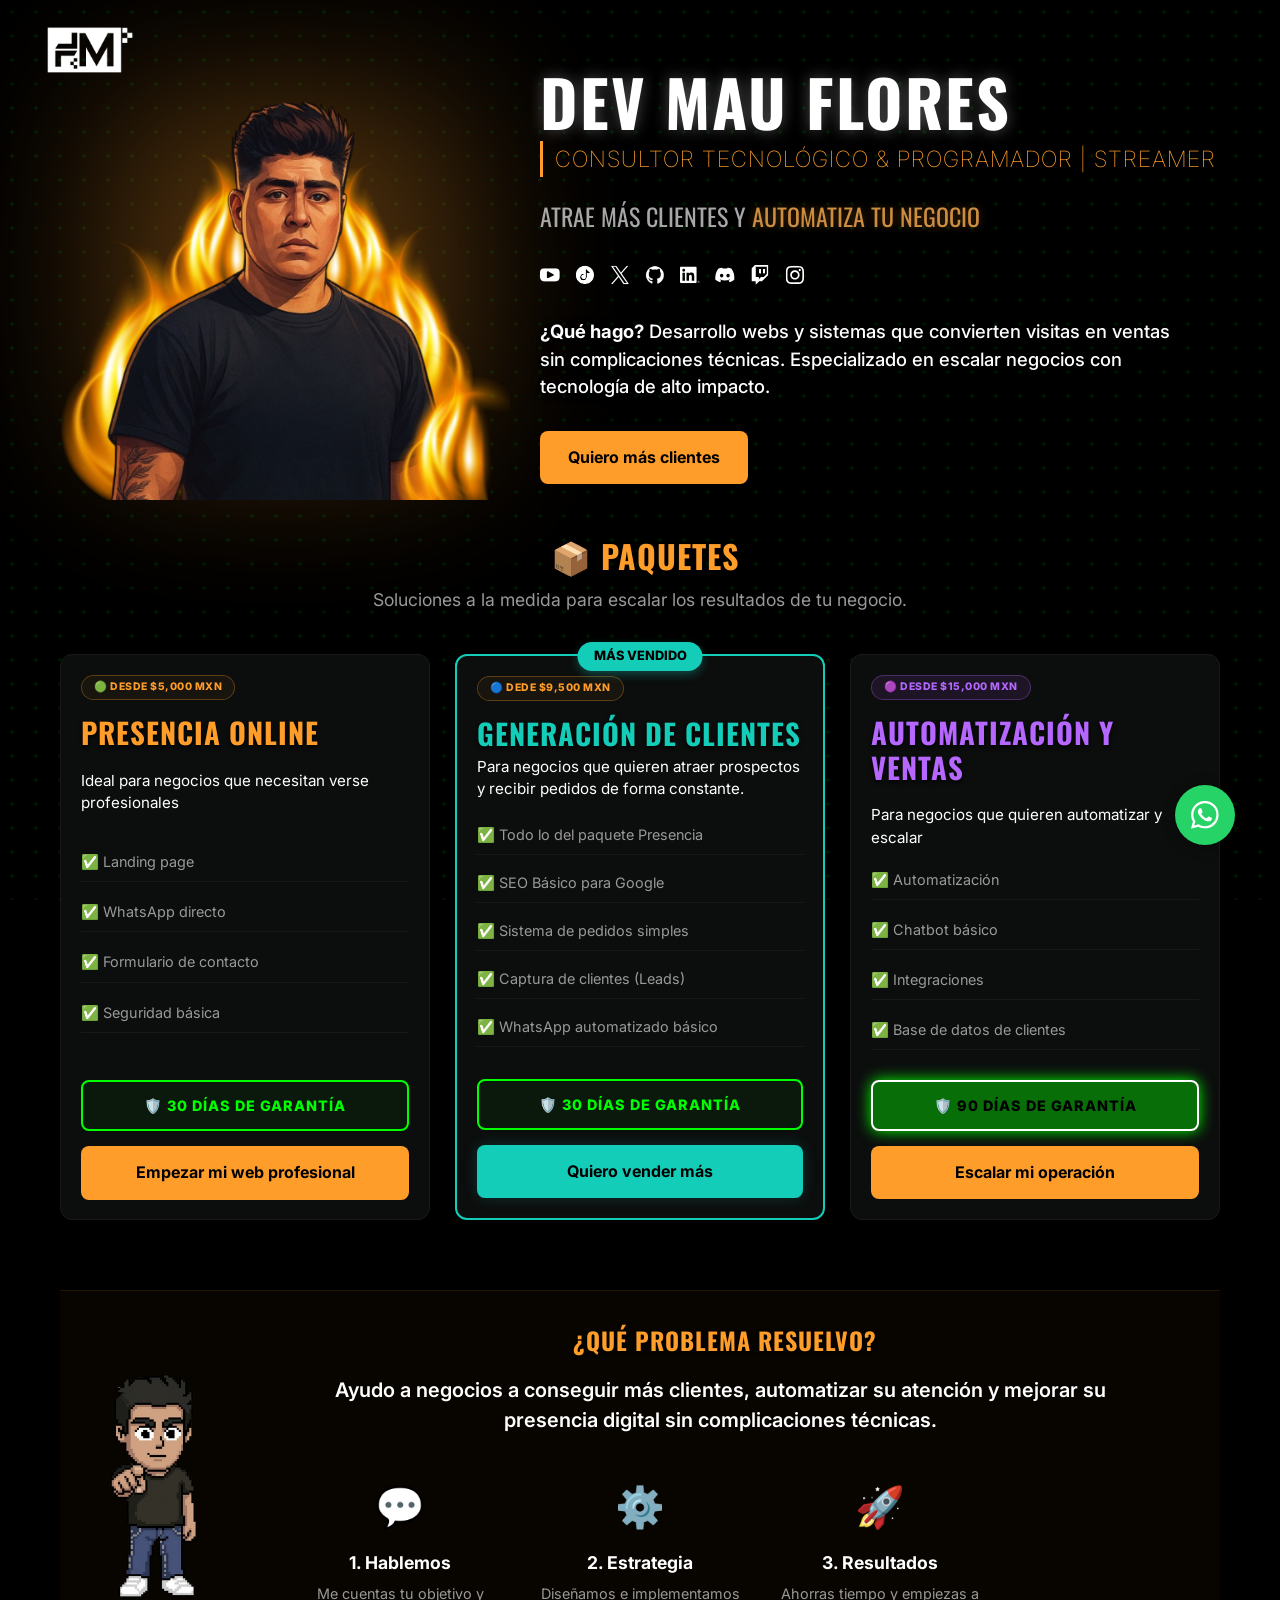
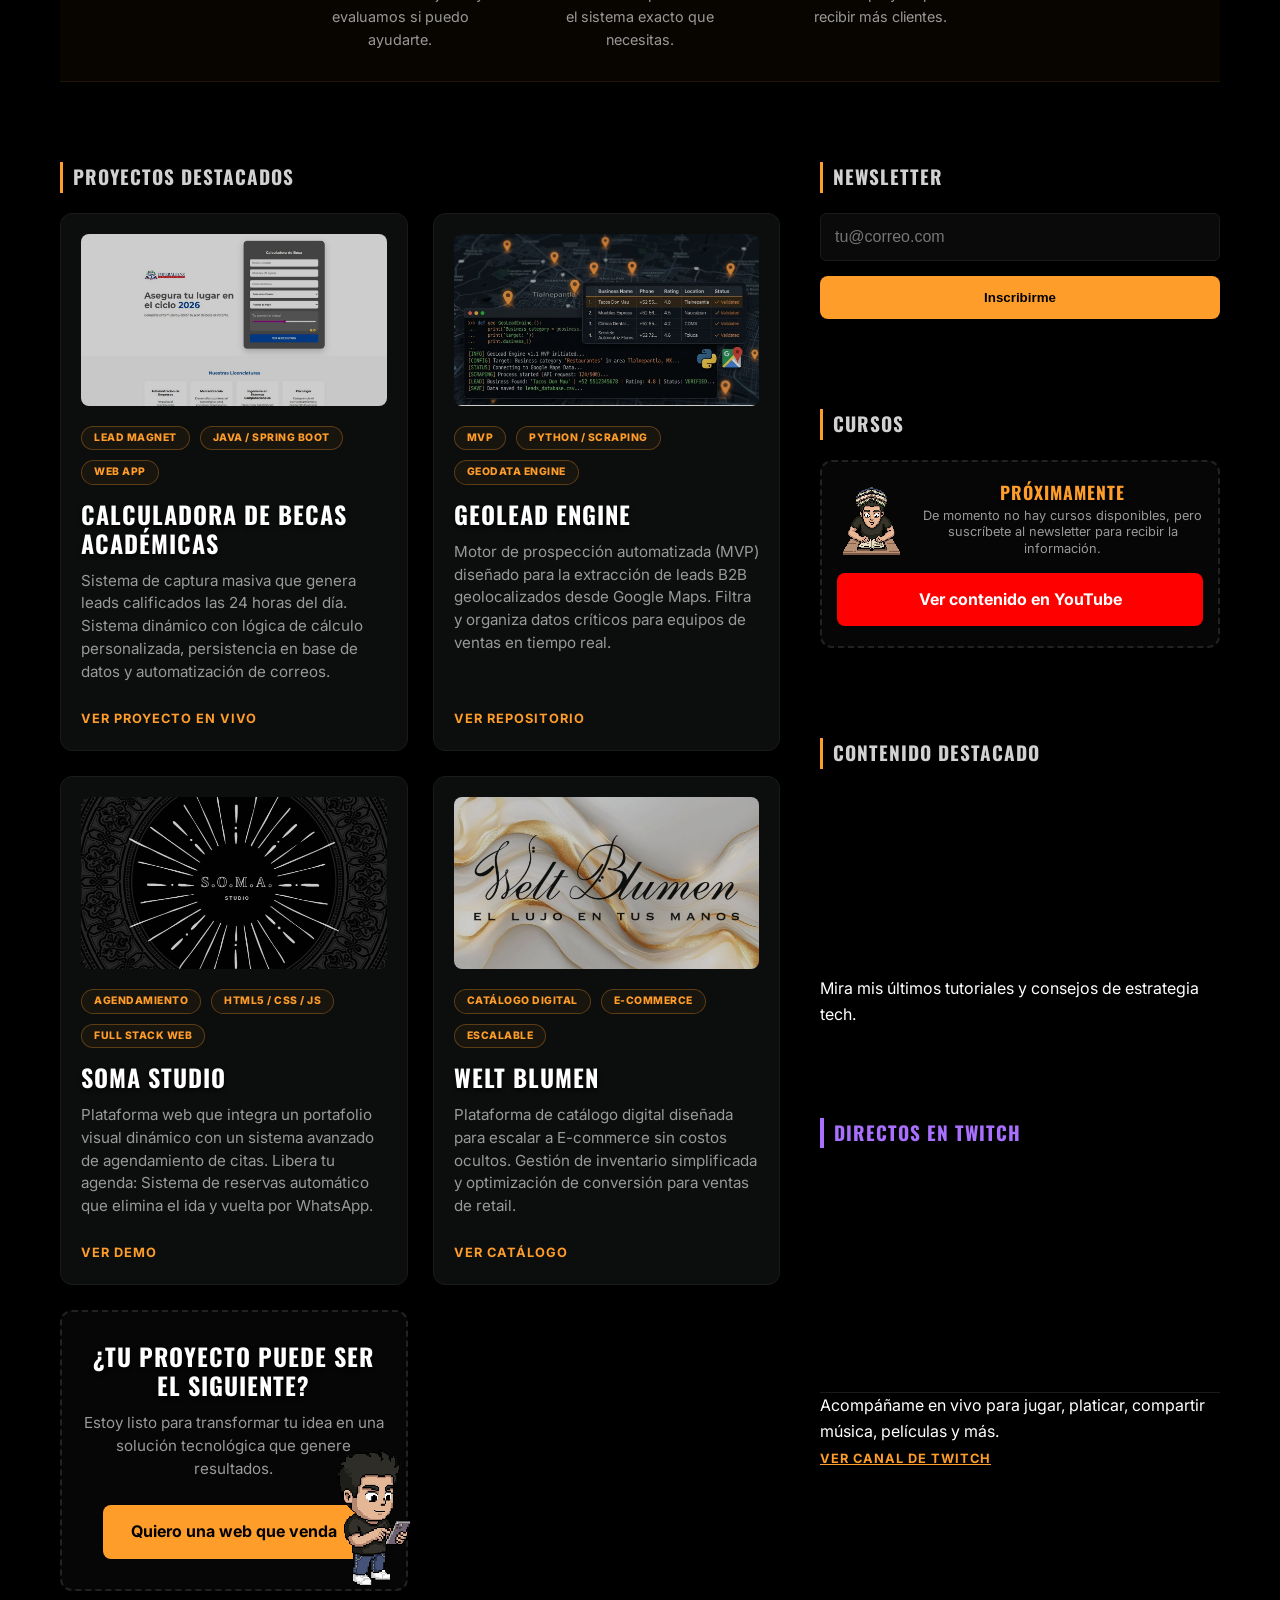
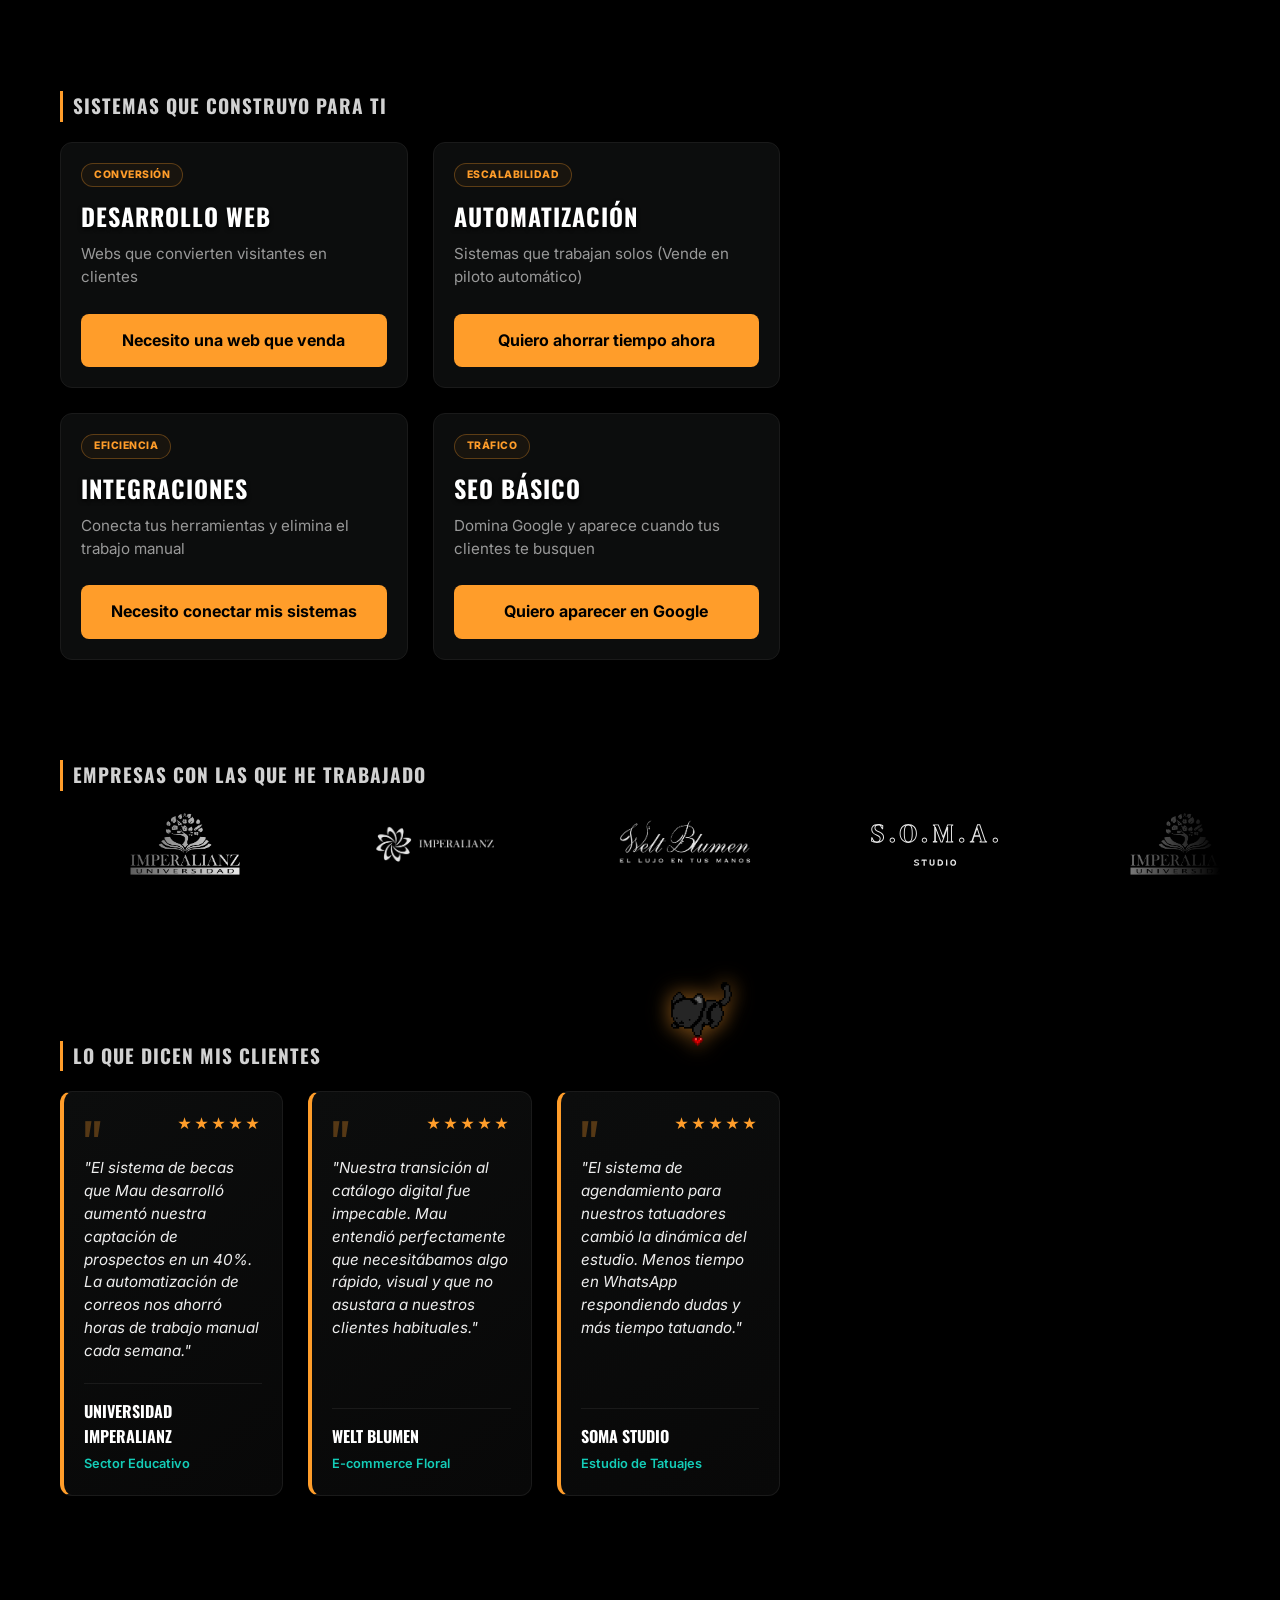
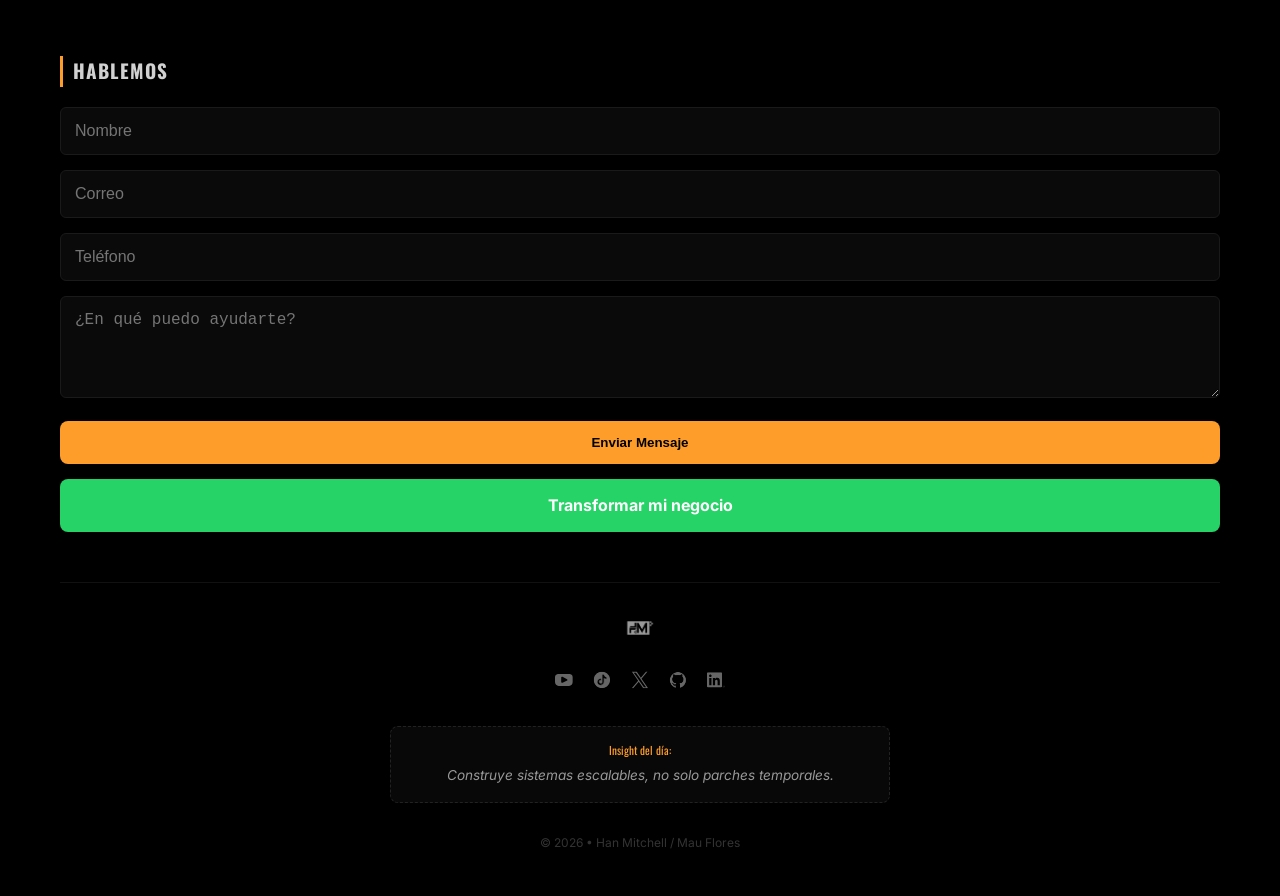
==== index.html @ 839b19ea "Update index.html" ====
<!DOCTYPE html>
<html lang="es">
<head>
    <meta charset="UTF-8">
    <meta name="viewport" content="width=device-width, initial-scale=1.0, maximum-scale=1.0, user-scalable=0">
    <title>Dev Mau Flores | Consultor Tecnológico & Programador</title>
    
    <link rel="icon" type="image/png" href="assets/logo-favicon.png">
    <link href="https://fonts.googleapis.com/css2?family=Inter:wght@300;400;600;700&family=Oswald:wght@700&display=swap" rel="stylesheet">
    <link rel="stylesheet" href="style.css">
</head>
<body>
    <div class="texture-overlay"></div>

    <main class="container">
        <!-- Hero ATENCIÓN -->        
        <section class="hero">
            <img src="assets/logo-fm.png" alt="Logo FM" class="logo-hero">

            <div class="hero-image-container">
                <img src="assets/mau-illustrated-fire.png" alt="Dev Mau Flores" class="hero-img">
            </div>

            <div class="hero-content">
                <h1 class="dev-name" id="dev-name">Dev Mau <span id="flores-span">Flores</span></h1>
                <p class="dev-role">Consultor Tecnológico & Programador | Streamer</p>
                <p class="dev-slogan">ATRAE MÁS CLIENTES Y <span class="no-solo">AUTOMATIZA TU NEGOCIO</span></p>

                <nav class="social-links">
                    <a href="https://www.youtube.com/@dev_mflores" target="_blank" class="social-icon"><img src="assets/icon-youtube.svg" alt="YouTube"></a>
                    <a href="https://www.tiktok.com/@devmflores" target="_blank" class="social-icon"><img src="assets/icon-tiktok.svg" alt="TikTok"></a>
                    <a href="https://x.com/devmauflores" target="_blank" class="social-icon"><img src="assets/icon-x.svg" alt="X"></a>
                    <a href="https://github.com/Mauricio-FloresMitchell" target="_blank" class="social-icon"><img src="assets/icon-github.svg" alt="GitHub"></a>
                    <a href="https://www.linkedin.com/in/mauricio-flores-lópez-85b4611a1" target="_blank" class="social-icon"><img src="assets/icon-linkedin.svg" alt="LinkedIn"></a>
                    <a href="https://discord.gg/BQFEeSrG" target="_blank" class="social-icon"><img src="assets/icon-discord.svg" alt="Discord"></a>
                    <a href="https://www.twitch.tv/dev_mauflores" target="_blank" class="social-icon twitch" title="Sígueme en Twitch"><img src="assets/icon-twitch.svg" alt="Twitch"></a>
                    <a href="https://www.instagram.com/dev_mflores" target="_blank" class="social-icon"><img src="assets/icon-instagram.svg" alt="Instagram"></a>
                </nav>

                <p class="bio">
                    <strong>¿Qué hago?</strong> Desarrollo webs y sistemas que convierten visitas en ventas sin complicaciones técnicas. Especializado en escalar negocios con tecnología de alto impacto.
                </p>

                <a href="https://wa.me/527206073820?text=Hola%20Mau,%20quiero%20conseguir%20m%C3%A1s%20clientes%20para%20mi%20negocio." class="btn btn-primary" target="_blank">Quiero más clientes</a>
            </div>
        </section>

        <!-- SECCIÓN DE PAQUETES -->
        <section class="packages-section" id="paquetes" style="margin-top: -20px; margin-bottom: 40px; padding: 0 20px;">
            <div style="text-align: center; margin-bottom: 25px;">
                <h2 style="border: none; justify-content: center; display: flex; color: var(--brand-orange); font-size: 2rem; margin-bottom: 5px;">📦 Paquetes</h2>
                <p style="color: var(--text-dim); font-size: 1.1rem; max-width: 600px; margin: 0 auto;">Soluciones a la medida para escalar los resultados de tu negocio.</p>
            </div>

            <div class="projects-grid" style="display: grid; grid-template-columns: repeat(auto-fit, minmax(300px, 1fr)); align-items: stretch; gap: 25px;">
                
                <!-- Paquete 1: Presencia Online -->
                <div class="package-wrapper" style="display: flex; flex-direction: column; margin-top: 15px;">
                    <article class="project-card" style="display: flex; flex-direction: column; flex-grow: 1; height: 100%;">
                        <div class="project-tags" style="justify-content: space-between; align-items: center; width: 100%;">
                            <span class="tech-tag tag-type">🟢 Desde $5,000 MXN</span>
                        </div>
                        <h3 style="color: var(--brand-orange); font-size: 1.8rem; margin-bottom: 20px;">PRESENCIA ONLINE</h3>
                        <p style="font-size: 0.95rem; color: #fff; margin-bottom: 10px; min-height: 45px;">Ideal para negocios que necesitan verse profesionales</p>

                        <ul style="list-style: none; padding: 0; margin-bottom: 20px; flex-grow: 1; color: var(--text-dim); font-size: 0.95rem;">
                            <li style="margin-bottom: 10px;">✅ Landing page</li>
                            <li style="margin-bottom: 10px;">✅ WhatsApp directo</li>
                            <li style="margin-bottom: 10px;">✅ Formulario de contacto</li>
                            <li style="margin-bottom: 10px;">✅ Seguridad básica</li>
                        </ul>
                        <div class="garantia-badge" onclick="verGarantia('standard')">🛡️ 30 Días de Garantía</div>
                        <a href="https://wa.me/527206073820?text=Hola,%20quiero%20informaci%C3%B3n%20sobre%20el%20paquete%20de%20Presencia%20Online" target="_blank" class="btn btn-primary" style="width: 100%; margin-top: 15px;">Empezar mi web profesional</a>
                    </article>
                </div>

                <!-- Paquete 2: Generación de Clientes (RECOMENDADO) -->
                <div id="best-seller-wrapper" style="position: relative; margin-top: 15px; display: flex; flex-direction: column;">   
                    <img src="assets/mau-pixel-colgado.png" id="mau-colgado" alt="Mau Asomándose" 
                        style="position: absolute; top: -40px; right: -20px; z-index: 0; pointer-events: none; opacity: 0; transition: all 0.4s ease-in-out; width: 130px; height: auto; filter: drop-shadow(0 0 0 rgba(20, 205, 184, 0)); transform: rotate(0deg);">
                    
                    <article id="best-seller-card" class="project-card package-card" 
                            style="display: flex; flex-direction: column; border: 2px solid var(--brand-cyan); position: relative; z-index: 2; overflow: visible; background: #0c0d0d; flex-grow: 1; margin: 0; height: 100%;">
                    
                        <div style="position: absolute; top: -14px; left: 50%; transform: translateX(-50%); background: var(--brand-cyan); color: #000; padding: 4px 16px; font-weight: 800; font-size: 0.8rem; border-radius: 20px; text-transform: uppercase; white-space: nowrap; box-shadow: 0 4px 10px rgba(20, 205, 184, 0.3); z-index: 10;">Más Vendido</div>
                        
                        <div class="project-tags" style="justify-content: space-between; align-items: center; width: 100%;">
                            <span class="tech-tag tag-platform">🔵 Dede $9,500 MXN</span>
                        </div>
                        <h3 style="color: var(--brand-cyan); font-size: 1.8rem; margin-bottom: 5px;">Generación de Clientes</h3>
                        <p style="min-height: 45px; font-size: 0.95rem; color: #fff; margin-bottom: 10px;">Para negocios que quieren atraer prospectos y recibir pedidos de forma constante.</p>
                        
                        <ul style="list-style: none; padding: 0; margin-bottom: 20px; flex-grow: 1; color: var(--text-dim); font-size: 0.9rem;">
                            <li style="margin-bottom: 8px;">✅ Todo lo del paquete Presencia</li>
                            <li style="margin-bottom: 8px;">✅ SEO Básico para Google</li>
                            <li style="margin-bottom: 8px;">✅ Sistema de pedidos simples</li>
                            <li style="margin-bottom: 8px;">✅ Captura de clientes (Leads)</li>
                            <li style="margin-bottom: 8px;">✅ WhatsApp automatizado básico</li>
                        </ul>
                        <div class="garantia-badge" onclick="verGarantia('standard')">🛡️ 30 Días de Garantía</div>
                        <a href="https://wa.me/527206073820?text=Hola,%20quiero%20informaci%C3%B3n%20sobre%20el%20paquete%20de%20Generaci%C3%B3n%20de%20Clientes" 
                        target="_blank" class="btn btn-primary" 
                        style="width: 100%; margin-top: 15px; background-color: var(--brand-cyan); color: #000; box-shadow: 0 0 15px rgba(20, 205, 184, 0.2);">Quiero vender más</a>
                    </article>
                </div>

                <!-- Paquete 3: Automatización -->
                <div class="package-wrapper" style="display: flex; flex-direction: column; margin-top: 15px;">
                    <article class="project-card" style="display: flex; flex-direction: column; flex-grow: 1; height: 100%;">
                        <div class="project-tags" style="justify-content: space-between; align-items: center; width: 100%;">
                            <span class="tech-tag tag-stack" style="color: #b567ff; border-color: rgba(181, 103, 255, 0.3); background: rgba(181, 103, 255, 0.1);">🟣 Desde $15,000 MXN</span>
                        </div>
                        <h3 style="color: #b567ff; font-size: 1.8rem; margin-bottom: 20px;">AUTOMATIZACIÓN Y VENTAS</h3>
                        <p style="font-size: 0.95rem; color: #fff; margin-bottom: 10px; min-height: 45px;">Para negocios que quieren automatizar y escalar</p> 
                        <ul style="list-style: none; padding: 0; margin-bottom: 20px; flex-grow: 1; color: var(--text-dim); font-size: 0.95rem;">
                            <li style="margin-bottom: 10px;">✅ Automatización</li>
                            <li style="margin-bottom: 10px;">✅ Chatbot básico</li>
                            <li style="margin-bottom: 10px;">✅ Integraciones</li>
                            <li style="margin-bottom: 10px;">✅ Base de datos de clientes</li>
                        </ul>
                        <div class="garantia-badge highlight" onclick="verGarantia('extendida')">🛡️ 90 Días de Garantía</div>
                        <a href="https://wa.me/527206073820?text=Hola%20Mau,%20busco%20automatizar%20mis%20ventas%20con%20el%20paquete%20Premium" target="_blank" class="btn btn-primary" style="width: 100%; margin-top: 15px;">Escalar mi operación</a>
                    </article>
                </div>
            </div>
        </section>
        <!-- SECCIÓN VALOR -->
        <section class="value-proposition" style="text-align: center; margin-bottom: 50px; padding: 40px 20px; background: rgba(255, 157, 42, 0.03); border-top: 1px solid rgba(255, 157, 42, 0.1); border-bottom: 1px solid rgba(255, 157, 42, 0.1); position: relative; overflow: visible;">
            
            <img src="assets/mau-pixel-sam.png" id="sam-static-left" class="sam-responsive-sticker" alt="Mau Pixel Sam">

            <div class="value-text-content">
                <h2 style="border: none; margin-bottom: 15px; color: var(--brand-orange); font-size: 1.5rem; justify-content: center; display: flex;">¿Qué problema resuelvo?</h2>
                <p style="font-size: 1.25rem; max-width: 800px; margin: 0 auto 40px; font-weight: 600; color: #fff; line-height: 1.5;">
                    Ayudo a negocios a conseguir más clientes, automatizar su atención y mejorar su presencia digital sin complicaciones técnicas.
                </p>
            </div>
            
            <div class="process-steps" style="display: flex; justify-content: center; gap: 40px; flex-wrap: wrap;">
                <div class="step" style="max-width: 200px;">
                    <span style="font-size: 2.5rem; display: block; margin-bottom: 10px;">💬</span>
                    <strong style="color: #fff; font-size: 1.1rem; display: block; margin-bottom: 5px;">1. Hablemos</strong>
                    <p style="font-size: 0.9rem; color: var(--text-dim);">Me cuentas tu objetivo y evaluamos si puedo ayudarte.</p>
                </div>
                <div class="step" style="max-width: 200px;">
                    <span style="font-size: 2.5rem; display: block; margin-bottom: 10px;">⚙️</span>
                    <strong style="color: #fff; font-size: 1.1rem; display: block; margin-bottom: 5px;">2. Estrategia</strong>
                    <p style="font-size: 0.9rem; color: var(--text-dim);">Diseñamos e implementamos el sistema exacto que necesitas.</p>
                </div>
                <div class="step" style="max-width: 200px;">
                    <span style="font-size: 2.5rem; display: block; margin-bottom: 10px;">🚀</span>
                    <strong style="color: #fff; font-size: 1.1rem; display: block; margin-bottom: 5px;">3. Resultados</strong>
                    <p style="font-size: 0.9rem; color: var(--text-dim);">Ahorras tiempo y empiezas a recibir más clientes.</p>
                </div>
            </div>
        </section>
         <!-- PROYECTOS -->       
        <div class="grid-layout">
            <div class="main-content">
                <section class="projects">
                    <h2>Proyectos Destacados</h2>
                    <div class="projects-grid">
                        <a href="https://becas.universidadimperalianz.com/" class="project-card" target="_blank">
                            <div class="card-image-placeholder">
                                <img src="assets/project-becas-univ.jpg" alt="Calculadora de Becas Imperalianz" class="project-img">
                            </div>
                            <div class="project-tags">
                                <span class="tech-tag tag-type">Lead Magnet</span>
                                <span class="tech-tag tag-stack">Java / Spring Boot</span>
                                <span class="tech-tag tag-platform">Web App</span>
                            </div>
                            <h3>Calculadora de Becas Académicas</h3>
                            <p>Sistema de captura masiva que genera leads calificados las 24 horas del día. Sistema dinámico con lógica de cálculo personalizada, persistencia en base de datos y automatización de correos.</p>
                            <span class="btn-text">Ver Proyecto en Vivo</span>
                        </a>

                        <a href="#" class="project-card" target="_blank">
                            <div class="card-image-placeholder">
                                <img src="assets/project-geolead.jpg" alt="GeoLead Engine MVP" class="project-img">
                            </div>
                            <div class="project-tags">
                                <span class="tech-tag tag-type">MVP</span>
                                <span class="tech-tag tag-stack">Python / Scraping</span>
                                <span class="tech-tag tag-platform">GeoData Engine</span>
                            </div>
                            <h3>GeoLead Engine</h3>
                            <p>Motor de prospección automatizada (MVP) diseñado para la extracción de leads B2B geolocalizados desde Google Maps. Filtra y organiza datos críticos para equipos de ventas en tiempo real.</p>
                            <span class="btn-text">Ver Repositorio</span>
                        </a>

                        <a href="#" class="project-card" target="_blank">
                            <div class="card-image-placeholder">
                                <img src="assets/project-soma-studio.jpg" alt="SOMA Studio Booking App" class="project-img">
                            </div>
                            <div class="project-tags">
                                <span class="tech-tag tag-type">Agendamiento</span>
                                <span class="tech-tag tag-stack">HTML5 / CSS / JS</span>
                                <span class="tech-tag tag-platform">Full Stack Web</span>
                            </div>
                            <h3>SOMA Studio</h3>
                            <p>Plataforma web que integra un portafolio visual dinámico con un sistema avanzado de agendamiento de citas. Libera tu agenda: Sistema de reservas automático que elimina el ida y vuelta por WhatsApp.</p>
                            <span class="btn-text">Ver Demo</span>
                        </a>

                        <a href="#" class="project-card" target="_blank">
                            <div class="card-image-placeholder">
                                <img src="assets/project-welt-blumen.jpg" alt="Welt Blumen E-commerce" class="project-img">
                            </div>
                            <div class="project-tags">
                                <span class="tech-tag tag-type">Catálogo Digital</span>
                                <span class="tech-tag tag-stack">E-commerce</span>
                                <span class="tech-tag tag-platform">Escalable</span>
                            </div>
                            <h3>Welt Blumen</h3>
                            <p>Plataforma de catálogo digital diseñada para escalar a E-commerce sin costos ocultos. Gestión de inventario simplificada y optimización de conversión para ventas de retail.</p>
                            <span class="btn-text">Ver Catálogo</span>
                        </a>

                        <div class="project-card cta-card" id="project-cta">
                        <img src="assets/mau-pixel-wa.png" alt="Mau Flores Sticker" class="card-sticker">
                        <h3>¿Tu proyecto puede ser el siguiente?</h3>
                        <p>Estoy listo para transformar tu idea en una solución tecnológica que genere resultados.</p>
                        <a href="https://wa.me/527206073820?text=Hola%20Mau,%20quiero%20crear%20un%20sistema%20para%20mi%20negocio." class="btn btn-primary" target="_blank">Quiero una web que venda</a>
                    </div>
                    </div>
                </section>
        <!-- SERVICIOS -->
                <section class="services" style="margin-top: 40px;">
                    <h2>Sistemas que Construyo para Ti</h2>
                    <div class="projects-grid">
                        
                        <article class="project-card" style="display: flex; flex-direction: column;">
                            <div class="project-tags">
                                <span class="tech-tag tag-platform">Conversión</span>
                            </div>
                            <h3>Desarrollo Web</h3>
                            <p style="flex-grow: 1;">Webs que convierten visitantes en clientes</p>
                            <a href="https://wa.me/527206073820?text=Hola,%20Mau.%20Necesito%20una%20web%20para%20mi%20negocio." target="_blank" class="btn btn-primary" style="width: 100%; margin-top: auto;">Necesito una web que venda</a>
                        </article>
                        
                        <article class="project-card" style="display: flex; flex-direction: column;">
                            <div class="project-tags">
                                <span class="tech-tag tag-stack">Escalabilidad</span>
                            </div>
                            <h3>Automatización</h3>
                            <p style="flex-grow: 1;">Sistemas que trabajan solos (Vende en piloto automático)</p>
                            <a href="https://wa.me/527206073820?text=Hola,%20Mau.%20Quiero%20automatizar%20mi%20negocio." target="_blank" class="btn btn-primary" style="width: 100%; margin-top: auto;">Quiero ahorrar tiempo ahora</a>
                        </article>
                        
                        <article class="project-card" style="display: flex; flex-direction: column;">
                            <div class="project-tags">
                                <span class="tech-tag tag-type">Eficiencia</span>
                            </div>
                            <h3>Integraciones</h3>
                            <p style="flex-grow: 1;">Conecta tus herramientas y elimina el trabajo manual</p>
                            <a href="https://wa.me/527206073820?text=Hola,%20Mau.%20Necesito%20integrar%20mis%20sistemas." target="_blank" class="btn btn-primary" style="width: 100%; margin-top: auto;">Necesito conectar mis sistemas</a>
                        </article>
                        
                        <article class="project-card" style="display: flex; flex-direction: column;">
                            <div class="project-tags">
                                <span class="tech-tag tag-platform">Tráfico</span>
                            </div>
                            <h3>SEO Básico</h3>
                            <p style="flex-grow: 1;">Domina Google y aparece cuando tus clientes te busquen</p>
                            <a href="https://wa.me/527206073820?text=Hola,%20Mau.%20Quiero%20mejorar%20mi%20SEO." target="_blank" class="btn btn-primary" style="width: 100%; margin-top: auto;">Quiero aparecer en Google</a>
                        </article>
                    </div>
                </section>

            </div>
        <!-- NEWSLETTER -->
            <aside class="sidebar">
                <section class="newsletter">
                    <h2>Newsletter</h2>
                    <form action="#" class="minimal-form">
                        <input type="email" placeholder="tu@correo.com" required>
                        <button type="submit" class="btn btn-primary" style="width: 100%;">Inscribirme</button>
                        <div id="newsletter-confirm" class="newsletter-confirm-inline"></div>
                    </form>
                </section>
        <!-- CURSOS -->
                <section class="cursos" style="margin-top: 30px;">
                    <h2>Cursos</h2>
                    <div class="project-card cta-card curso-placeholder">
                        <div class="curso-header">
                            <img src="assets/mau-pixel-curso.png" alt="Mau Flores Curso" class="card-sticker-inline">
                            <div class="curso-text-content">
                                <h3>Próximamente</h3>
                                <p>De momento no hay cursos disponibles, pero suscríbete al newsletter para recibir la información.</p>
                            </div>
                        </div>
                        <a href="https://www.youtube.com/@dev_mflores" target="_blank" class="btn btn-primary btn-youtube" style="width: 100%; margin-top: 15px;">Ver contenido en YouTube</a>
                    </div>
                </section>
        <!-- YOUTUBE -->
                <section class="youtube-section" style="margin-top: 30px;">
                    <h2>Contenido Destacado</h2>
                    <div class="video-card">
                        <iframe width="100%" height="180" src="https://www.youtube.com/embed/TU_ID_DE_VIDEO" frameborder="0" allowfullscreen></iframe>
                        <p>Mira mis últimos tutoriales y consejos de estrategia tech.</p>
                    </div>
                </section>
        <!-- TWITCH -->
                <section class="twitch-section" style="margin-top: 30px;">
                    <h2>Directos en Twitch</h2>
                    <div class="video-card">
                        <div id="twitch-embed"></div>
                        <p>Acompáñame en vivo para jugar, platicar, compartir música, películas y más.</p>
                        <a href="https://www.twitch.tv/TU_USUARIO" target="_blank" class="btn-text">Ver canal de Twitch</a>
                    </div>
                </section>
            </aside>

        <!-- EMPRESAS -->
            <section class="experience">
                <h2>Empresas con las que He Trabajado</h2>
                <div class="carousel-container">
                    <div class="carousel-track">
                        <a href="https://universidadimperalianz.com/" target="_blank" class="logo-item">
                            <img src="assets/logo-imperalianz-univ.svg" alt="Universidad Imperalianz">
                        </a>
                        <a href="https://imperalianz.com/#" target="_blank" class="logo-item">
                            <img src="assets/logo-imperalianz.svg" alt="Imperalianz">
                        </a>
                        <div class="logo-item">
                            <img src="assets/logo-welt-blumen.svg" alt="Welt Blumen">
                        </div>
                        <div class="logo-item">
                            <img src="assets/logo-soma-estudio.svg" alt="Soma Estudio">
                        </div>

                        <a href="https://universidadimperalianz.com/" target="_blank" class="logo-item">
                            <img src="assets/logo-imperalianz-univ.svg" alt="Universidad Imperalianz">
                        </a>
                        <a href="https://imperalianz.com/#" target="_blank" class="logo-item">
                            <img src="assets/logo-imperalianz.svg" alt="Imperalianz">
                        </a>
                        <div class="logo-item">
                            <img src="assets/logo-welt-blumen.svg" alt="Welt Blumen">
                        </div>
                        <div class="logo-item">
                            <img src="assets/logo-soma-estudio.svg" alt="Soma Estudio">
                        </div>
                    </div>
                </div>
            </section>

         <!-- TESTIMONIOS -->           
            <section class="testimonials" style="margin-top: 60px; margin-bottom: 60px;">
            <div class="money-bag-decoration">
                <div style="padding-top:100%;position:relative;">
                    <img src="assets/gif-cat.gif" id="sam-static-left" class="money-bag-decoration" alt="Cat Pixel">
                </div>
            </div>
                <h2>Lo que dicen mis clientes</h2>
                <div class="testimonials-grid">
                    
                    <article class="project-card testimonial-card">
                        <div class="testimonial-header">
                            <span class="quote-icon">"</span>
                            <div class="stars">★★★★★</div>
                        </div>
                        <p class="testimonial-text">"El sistema de becas que Mau desarrolló aumentó nuestra captación de prospectos en un 40%. La automatización de correos nos ahorró horas de trabajo manual cada semana."</p>
                        <div class="testimonial-author">
                            <strong>Universidad Imperalianz</strong>
                            <span>Sector Educativo</span>
                        </div>
                    </article>

                    <article class="project-card testimonial-card">
                        <div class="testimonial-header">
                            <span class="quote-icon">"</span>
                            <div class="stars">★★★★★</div>
                        </div>
                        <p class="testimonial-text">"Nuestra transición al catálogo digital fue impecable. Mau entendió perfectamente que necesitábamos algo rápido, visual y que no asustara a nuestros clientes habituales."</p>
                        <div class="testimonial-author">
                            <strong>Welt Blumen</strong>
                            <span>E-commerce Floral</span>
                        </div>
                    </article>

                    <article class="project-card testimonial-card">
                        <div class="testimonial-header">
                            <span class="quote-icon">"</span>
                            <div class="stars">★★★★★</div>
                        </div>
                        <p class="testimonial-text">"El sistema de agendamiento para nuestros tatuadores cambió la dinámica del estudio. Menos tiempo en WhatsApp respondiendo dudas y más tiempo tatuando."</p>
                        <div class="testimonial-author">
                            <strong>SOMA Studio</strong>
                            <span>Estudio de Tatuajes</span>
                        </div>
                    </article>

                </div>
            </section>

        <!-- FORMULARIO -->
            <section class="contact" style="grid-column: 1 / -1;">
                <h2>Hablemos</h2>
                <form id="main-contact-form" class="contact-form">
                    <div class="form-row">
                        <input type="text" placeholder="Nombre" required>
                        <input type="email" placeholder="Correo" required>
                    </div>
                    <input type="tel" placeholder="Teléfono">
                    <textarea placeholder="¿En qué puedo ayudarte?" rows="4"></textarea>
                    <button type="submit" class="btn btn-primary" style="width: 100%;">Enviar Mensaje</button>
                    <div id="contact-confirm" class="newsletter-confirm-inline contact-confirm-inline"></div>
                </form>
                <a href="https://wa.me/527206073820?text=Hola%20Mau,%20estoy%20listo%20para%20transformar%20mi%20negocio%20con%20tecnolog%C3%ADa." class="btn btn-whatsapp-full" target="_blank">Transformar mi negocio</a>
            </section>
        </div>

        <!-- FOOTHER -->
        <footer class="main-footer">
            <div class="footer-divider"></div>
            <img src="assets/logo-fm.png" alt="Logo FM" class="footer-logo-small">
            <nav class="footer-socials">
                <a href="https://www.youtube.com/@dev_mflores" target="_blank"><img src="assets/icon-youtube.svg" alt="YouTube"></a>
                <a href="https://www.tiktok.com/@devmflores" target="_blank"><img src="assets/icon-tiktok.svg" alt="TikTok"></a>
                <a href="https://x.com/devmauflores" target="_blank"><img src="assets/icon-x.svg" alt="X"></a>
                <a href="https://github.com/Mauricio-FloresMitchell" target="_blank"><img src="assets/icon-github.svg" alt="GitHub"></a>
                <a href="https://www.linkedin.com/in/mauricio-flores-lópez-85b4611a1" target="_blank"><img src="assets/icon-linkedin.svg" alt="LinkedIn"></a>
            </nav>
            <div class="ia-message-container">
                <span class="ia-tag">Insight del día:</span>
                <p id="daily-insight" class="daily-text">Analizando tendencias tecnológicas...</p>
            </div>
            <p class="copyright">&copy; 2026 • Han Mitchell / Mau Flores</p>
        </footer>
    </main>

        <!-- FLOAT WHATSAPP -->    
        <div class="whatsapp-container" id="wa-container">
            <a href="https://wa.me/527206073820?text=Hola%20Mau,%20vengo%20de%20tu%20sitio%20web.%20Me%20interesa%20saber%20c%C3%B3mo%20puedes%20ayudarme%20a%20conseguir%20m%C3%A1s%20clientes%20y%20automatizar%20mi%20negocio." class="whatsapp-float" target="_blank">
                <img src="assets/icon-whatsapp-white.svg" alt="WhatsApp">
            </a>
            <img src="assets/mau-pixel-flot.png" class="card-sticker-wa">
            <div id="wa-bubble" class="wa-bubble">¡Sí, hazlo! Envíame mensaje ya</div>
        </div>

    <div id="popup-overlay" class="popup-overlay">
    <div class="popup-content">
        <button id="popup-close" class="popup-close">&times;</button>
        
        <img src="assets/mau-pixel-avatar.png" alt="Mau Flores Pixel" class="popup-avatar">
        
        <h3>Hey, ¿estás atorado?</h3>
        <p>Hablemos por WhatsApp. Cuéntame tu idea y definamos la mejor estrategia tecnológica.</p>
        
        <a href="https://wa.me/527206073820?text=Hola%20Mau,%20me%20interesa%20una%20estrategia%20o%20construir%20mi%20web." class="btn btn-whatsapp-full" target="_blank">Quiero más clientes</a>
    </div>
        </div>

            <script src="script.js"></script>
        <div id="modal-servicio" class="popup-overlay">
            <div class="popup-content" style="text-align: left; max-width: 500px;">
                <button onclick="cerrarServicio()" class="popup-close">&times;</button>
                <h3 id="modal-titulo" style="color: var(--brand-orange);"></h3>
                <p id="modal-descripcion" style="margin: 15px 0;"></p>
                <ul id="modal-lista" style="margin-bottom: 25px; color: var(--text-dim);"></ul>
                <a id="modal-whatsapp" href="#" class="btn btn-whatsapp-full" target="_blank">Pedir por WhatsApp</a>
            </div>
        </div>

        <div id="modal-garantia" class="popup-overlay">
            <div class="popup-content garantia-layout">
                <button onclick="cerrarGarantia()" class="popup-close">&times;</button>
                <div class="garantia-header">
                    <h3 id="garantia-titulo"></h3>
                    <span id="garantia-subtitulo"></span>
                </div>
                
                <div class="garantia-body">
                    <div class="garantia-section">
                        <h4 class="verde-tech">✅ ¿Qué cubre?</h4>
                        <ul id="garantia-cubre"></ul>
                    </div>
                    
                    <div class="garantia-section">
                        <h4 class="rojo-soft">❌ ¿Qué NO incluye?</h4>
                        <ul id="garantia-no-incluye"></ul>
                    </div>

                    <div class="garantia-condiciones">
                        <p><strong>Condiciones:</strong></p>
                        <ul id="garantia-meta"></ul>
                    </div>
                </div>
                
                <div class="garantia-footer">
                    <p id="garantia-tip"></p>
                </div>
            </div>
        </div>
<div id="toast-notif" class="toast-container">
    <div class="toast-content">
        <p id="toast-message"></p>
    </div>
</div>
<div id="modal-confirmacion" class="popup-overlay confirm-overlay">
    <div class="popup-content confirm-layout">
        <button onclick="cerrarConfirmacion()" class="popup-close">&times;</button>
        
        <div class="confirm-avatar-container">
            <img src="assets/mau-pixel-avatar.png" alt="Mau Validando" class="confirm-avatar">
        </div>
        
        <h3 id="confirm-titulo"></h3>
        
        <p id="confirm-mensaje"></p>
        
        <button onclick="cerrarConfirmacion()" class="btn btn-primary" id="confirm-btn">Entendido</button>
    </div>
</div>
</body>
</html>
---- style.css ----
:root {
    --bg-color: #000000;
    --card-bg: #0c0d0d;
    --text-main: #ffffff;
    --text-dim: #999999;
    
    --brand-orange: #ff9d2a; 
    --brand-cyan: #14cdb8;   
    --brand-green-wa: #25d366; 
    
    --font-main: 'Inter', sans-serif;
    --font-headings: 'Oswald', sans-serif;
    
    --transition: all 0.3s cubic-bezier(0.4, 0, 0.2, 1);
}

* {
    margin: 0;
    padding: 0;
    box-sizing: border-box;
}

html {
    scroll-behavior: smooth;
}

body {
    background-color: var(--bg-color);
    color: var(--text-main);
    font-family: var(--font-main);
    line-height: 1.6;
    overflow-x: hidden;
}

.texture-overlay {
    position: fixed;
    top: 0;
    left: 0;
    width: 100%;
    height: 100%;
    background-image: radial-gradient(circle, #00ff00 2px, transparent 1px);
    background-size: 24px 24px;
    opacity: 0.08;
    z-index: -1;
    pointer-events: none;
}

.container {
    max-width: 1200px;
    margin: 0 auto;
    padding: 20px;
    padding-bottom: 20px;
    position: relative;
    z-index: 10;
}

h1, h2, h3 {
    font-family: var(--font-headings);
    text-transform: uppercase;
    letter-spacing: 1px;
    text-shadow: 0 2px 4px rgba(0,0,0,0.9);
}

h1 {
    font-size: 2rem; /* Móvil */
    line-height: 1.1;
    margin-bottom: 15px;
    color: #ffffff; 
}

h1 .no-solo {
    color: #ffb152; 
    display: block;
    text-shadow: 0 0 10px rgba(255, 157, 42, 0.5);
}

@media (min-width: 900px) {
    h1 { font-size: 3.5rem; }
    h1 .no-solo { display: inline; }
}

h2 {
    font-size: 1.2rem;
    color: #d1d1d1; 
    margin-bottom: 20px;
    border-left: 3px solid var(--brand-orange);
    padding-left: 10px;
}

.bio {
    color: #d1d1d1; 
    font-size: 0.95rem;
    max-width: 600px;
    margin: 0 auto 30px;
    text-shadow: 0 1px 3px rgba(0,0,0,0.9);
}

.hero {
    display: flex;
    flex-direction: column;
    align-items: center;
    text-align: center;
    gap: 30px;
    padding: 10px 0;
    margin-bottom: 10px;
}

.hero-image-container {
    width: 100%;
    max-width: 300px;
    position: relative;
}

.hero-image-container::after {
    content: '';
    position: absolute;
    top: 50%; left: 50%;
    transform: translate(-50%, -50%);
    width: 80%; height: 80%;
    background: var(--brand-orange);
    filter: blur(80px);
    opacity: 0.3;
    z-index: -1;
}

.hero-img {
    width: 100%;
    height: auto;
    display: block;
}

.logo-hero {
    position: absolute;
    top: 0;
    left: 0;
    width: 100px;
    height: auto;
    display: block !important;
}

@media (max-width: 900px) {
    .hero {
        padding-bottom: 0px !important;
        margin-bottom: 5px !important;
    }
}

.dev-name {
    font-family: var(--font-headings);
    font-size: 2.5rem;
    font-weight: 800;
    text-transform: uppercase;
    color: #ffffff;
    letter-spacing: 2px;
    line-height: 1.1;
    margin-bottom: 5px;
    text-shadow: 0 0 15px rgba(255, 255, 255, 0.3), 0 2px 4px rgba(0, 0, 0, 1);
}

.dev-role {
    font-family: var(--font-main);
    font-size: 0.85rem;
    font-weight: 150;
    color: var(--brand-orange);
    text-transform: uppercase;
    letter-spacing: 1px;
    margin-bottom: 20px;
    border-left: 3px solid var(--brand-orange);
    padding-left: 12px;
}

@media (min-width: 900px) {
    .dev-role {
        font-size: 1rem;
    }
}

.dev-slogan {
    font-family: var(--font-headings);
    font-size: 1.2rem;
    color: #d1d1d1;
    opacity: 0.8;
    text-transform: uppercase;
    margin-bottom: 30px;
}

.dev-slogan .no-solo {
    color: #ffb152;
    text-shadow: 0 0 10px rgba(255, 157, 42, 0.4);
}

@media (min-width: 900px) {
    .dev-name { font-size: 4rem; }
    .dev-role { font-size: 1.4rem; }
    .dev-slogan { font-size: 1.5rem; }
}

.social-links {
    display: flex;
    justify-content: center;
    flex-wrap: wrap;
    gap: 15px;
    margin-bottom: 25px;
}

.social-icon img {
    height: 20px;
    filter: grayscale(1) brightness(2);
    transition: var(--transition);
}

.social-icon:hover img {
    filter: grayscale(0) brightness(1);
    transform: scale(1.2);
}

.bio {
    color: #ffffff;
    font-size: 1.15rem;
    font-weight: 500;
    text-shadow: 0 0 10px rgba(0, 0, 0, 1), 0 2px 4px rgba(0, 0, 0, 1);
    max-width: 650px;
    margin: 0 0 30px 0;
    line-height: 1.5;
    text-align: left;
}

@media (max-width: 900px) {
    .bio {
        margin: 0 auto 30px;
        text-align: center;
    }
}

@media (min-width: 900px) {
    .hero {
        flex-direction: row;
        text-align: left;
        padding: 80px 0;
    }
    .hero-image-container { max-width: 450px; }
    .social-links { justify-content: flex-start; }
    .bio { margin: 0 0 30px 0; }
}

.grid-layout {
    display: grid;
    grid-template-columns: 1fr;
    gap: 40px;
}

@media (min-width: 900px) {
    .grid-layout {
        grid-template-columns: 1.8fr 1fr;
    }
}

.projects-grid {
    display: grid;
    grid-template-columns: 1fr;
    gap: 25px;
}

@media (min-width: 900px) {
    .projects-grid { 
        grid-template-columns: 1fr 1fr; 
    }
}

.project-card {
    background: var(--card-bg);
    border: 1px solid #1a1a1a;
    border-radius: 12px;
    padding: 20px;
    text-decoration: none;
    color: inherit;
    transition: var(--transition);
    overflow: hidden;
    display: flex;
    flex-direction: column;
    height: 100%;
    overflow: visible !important;
}

.packages-section .projects-grid {
    margin-top: 20px;
}

.project-card:not(.cta-card):hover {
    border-color: var(--brand-orange);
    transform: translateY(-5px);
}

.card-image-placeholder {
    width: 100%;
    aspect-ratio: 16 / 9;
    background: #080808;
    border-radius: 8px;
    overflow: hidden;
    margin-bottom: 20px;
    flex-shrink: 0;
}

.project-img {
    width: 100%;
    height: 100%;
    object-fit: cover;
    display: block;
    opacity: 0.8;
    transition: transform 0.6s cubic-bezier(0.4, 0, 0.2, 1), opacity 0.3s ease;
    image-rendering: -webkit-optimize-contrast;
}

.project-card:hover .project-img {
    opacity: 1;
    transform: scale(1.1);
}

.project-tags {
    display: flex;
    gap: 6px;
    margin-bottom: 15px;
    flex-wrap: wrap; 
}

.tech-tag {
    font-size: 0.6rem;
    font-weight: 800;
    padding: 3px 10px;
    border-radius: 20px;
    text-transform: uppercase;
    letter-spacing: 0.5px;
    border: 1px solid transparent;
}

.tag-type {
    color: #fff;
    background: rgba(255, 255, 255, 0.05);
    border-color: rgba(255, 255, 255, 0.1);
}

.tag-stack {
    color: var(--brand-orange);
    background: rgba(255, 157, 42, 0.1);
    border-color: rgba(255, 157, 42, 0.2);
}

.tag-platform {
    color: var(--brand-cyan);
    background: rgba(20, 205, 184, 0.1);
    border-color: rgba(20, 205, 184, 0.2);
}

.project-card h3 {
    font-size: 1.4rem;
    margin-bottom: 10px;
    color: #fff;
    font-family: var(--font-headings);
    line-height: 1.2;
}

.project-card p {
    font-size: 0.9rem;
    color: var(--text-dim);
    margin-bottom: 20px;
    line-height: 1.4;
    flex-grow: 1;
}

.btn-text {
    font-size: 0.85rem;
    font-weight: 700;
    color: var(--brand-orange);
    text-transform: uppercase;
    display: inline-flex;
    align-items: center;
    gap: 5px;
    margin-top: auto;
}

.cta-card {
    border: 2px dashed #222;
    text-align: center;
    display: flex;
    flex-direction: column;
    align-items: center;
    justify-content: center;
    padding: 30px 20px;
    cursor: default;
    background: #060606;
}

.cta-card h3 {
    font-size: 1.6rem;
    color: var(--brand-orange);
    margin-bottom: 15px;
    line-height: 1.2;
}

.cta-card p {
    font-size: 0.95rem;
    margin-bottom: 25px;
    color: var(--text-dim);
    max-width: 300px;
}

.btn {
    display: inline-flex;
    align-items: center;
    justify-content: center;
    gap: 10px;
    padding: 14px 28px;
    border-radius: 8px;
    font-weight: 700;
    text-decoration: none;
    transition: var(--transition);
    cursor: pointer;
    border: none;
}

.btn-primary {
    background-color: var(--brand-orange);
    color: #000;
}

.btn-primary:hover {
    box-shadow: 0 0 25px rgba(255, 157, 42, 0.4);
}

.btn-whatsapp-full {
    background-color: var(--brand-green-wa);
    color: #fff;
    width: 100%;
    margin-top: 15px;
}

input, textarea {
    width: 100%;
    padding: 14px;
    background: #0a0a0a;
    border: 1px solid #1a1a1a;
    color: #fff;
    border-radius: 6px;
    margin-bottom: 15px;
    font-size: 1rem;
}

input:focus, textarea:focus {
    border-color: var(--brand-orange);
    outline: none;
}

.whatsapp-float {
    position: fixed;
    bottom: 20px; right: 20px;
    background: var(--brand-green-wa);
    width: 60px; height: 60px;
    border-radius: 50%;
    display: flex; align-items: center; justify-content: center;
    z-index: 9998;
    box-shadow: 0 4px 20px rgba(0,0,0,0.5);
}

.whatsapp-float img { width: 30px; }

.popup-overlay {
    position: fixed;
    top: 0; left: 0;
    width: 100%; height: 100%;
    background: rgba(0,0,0,0.9);
    display: none;
    align-items: center;
    justify-content: center;
    z-index: 10000;
    padding: 20px;
}

.popup-overlay.show { display: flex; }

.popup-content {
    background: var(--card-bg);
    border: 1px solid #222;
    padding: 40px 25px;
    border-radius: 16px;
    max-width: 400px;
    width: 100%;
    text-align: center;
    position: relative;
    border-top: 5px solid var(--brand-orange);
}

.popup-close {
    position: absolute;
    top: 15px; right: 15px;
    background: none; border: none;
    color: var(--text-dim);
    font-size: 2rem;
    cursor: pointer;
}

.popup-avatar { 
    width: 100px;
    height: auto;
    margin-bottom: 20px; 
    border-radius: 0; 
    image-rendering: pixelated;
    image-rendering: crisp-edges;
}

.main-footer {
    text-align: center;
    padding: 30px 20px 20px;
    border-top: 1px solid #111;
    margin-top: 20px;
}

.footer-logo-small {
    height: 30px;
    opacity: 0.6;
    margin-bottom: 20px;
    filter: brightness(0) invert(1);
}

.footer-socials {
    display: flex;
    justify-content: center;
    gap: 20px;
    margin-bottom: 30px;
}

.footer-socials img {
    height: 18px;
    opacity: 0.4;
    transition: var(--transition);
}

.footer-socials a:hover img {
    opacity: 1;
    transform: translateY(-3px);
}

.ia-message-container {
    background: #080808;
    border: 1px dashed #222;
    padding: 15px;
    border-radius: 8px;
    max-width: 500px;
    margin: 0 auto 30px;
}

.ia-tag {
    font-family: var(--font-headings);
    font-size: 0.7rem;
    color: var(--brand-orange);
    display: block;
    margin-bottom: 5px;
}

.daily-text {
    font-size: 0.85rem;
    color: var(--text-dim);
    font-style: italic;
}

.copyright {
    font-size: 0.75rem;
    color: #333;
}

.experience {
    grid-column: 1 / -1;
    overflow: hidden;
    padding: 60px 0;
    width: 100%;
}

.carousel-container {
    width: 100%;
    overflow: hidden;
    position: relative;
    mask-image: linear-gradient(to right, transparent, black 15%, black 85%, transparent);
    -webkit-mask-image: linear-gradient(to right, transparent, black 15%, black 85%, transparent);
}

.carousel-track {
    display: flex;
    width: calc(250px * 8);
    animation: scroll 45s linear infinite;
}

.carousel-track:hover {
    animation-play-state: paused;
}

.logo-item {
    width: 250px;
    flex-shrink: 0;
    display: flex;
    align-items: center;
    justify-content: center;
    padding: 0 40px;
    filter: brightness(0) invert(1) contrast(150%);
    opacity: 0.9;
    transition: var(--transition);
    cursor: pointer;
}

.logo-item:hover {
    filter: brightness(1) invert(0) contrast(100%);
    opacity: 1;
    transform: scale(1.05);
}

.logo-item img {
    max-width: 180px;
    max-height: 70px;
    width: auto;
    height: auto;
    object-fit: contain;
}

@keyframes scroll {
    0% { transform: translateX(0); }
    100% { transform: translateX(calc(-250px * 4)); }
}

@media (max-width: 768px) {
    .carousel-track {
        width: calc(200px * 8);
    }
    .logo-item {
        width: 200px;
    }
    @keyframes scroll {
        0% { transform: translateX(0); }
        100% { transform: translateX(calc(-200px * 4)); }
    }
}

.project-tags {
    display: flex;
    gap: 10px;
    margin-bottom: 15px;
}

.tech-tag {
    font-size: 0.65rem;
    font-weight: 800;
    color: var(--brand-orange);
    background: rgba(255, 157, 42, 0.05);
    padding: 3px 12px;
    border: 1px solid rgba(255, 157, 42, 0.3);
    border-radius: 20px;
    text-transform: uppercase;
    letter-spacing: 0.5px;
}

.project-card h3 {
    font-size: 1.5rem;
    margin-bottom: 12px;
    color: #ffffff;
    font-family: var(--font-headings);
}

.project-card p {
    font-size: 0.95rem;
    color: var(--text-dim);
    line-height: 1.5;
    margin-bottom: 25px;
}

.btn-text {
    font-size: 0.8rem;
    font-weight: 700;
    color: var(--brand-orange);
    text-transform: uppercase;
    letter-spacing: 1px;
    border-bottom: 1px solid transparent;
    transition: var(--transition);
}

.project-card:hover .btn-text {
    border-bottom: 1px solid var(--brand-orange);
}

#twitch-embed {
    width: 100%;
    aspect-ratio: 16 / 9;
    background: #000;
    border-bottom: 1px solid #1a1a1a; 
    display: flex;
    align-items: center;
    justify-content: center;
    overflow: hidden;
}

#twitch-embed iframe {
    width: 100% !important;
    height: 100% !important;
    border: none;
    display: block;
}

.twitch-section h2 {
    color: #a970ff;
    border-left: 4px solid #a970ff;
}

#project-cta {
    position: relative;
    overflow: visible !important;
}

.card-sticker {
    position: absolute;
    bottom: -15px;
    right: -10px;
    width: 82px;
    height: auto;
    background-color: transparent;
    padding: 0;
    image-rendering: pixelated;
    image-rendering: crisp-edges;
    z-index: 5; 
    transition: transform 0.3s cubic-bezier(0.18, 0.89, 0.32, 1.28);
}

#project-cta:hover .card-sticker {
    transform: rotate(8deg) scale(1.1);
}

@media (max-width: 600px) {
    .card-sticker {
        width: 60px;
        bottom: -10px;
        right: -5px;
    }
}

.curso-placeholder {
    padding: 20px 15px;
    display: flex;
    flex-direction: column;
}

.curso-header {
    display: flex;
    align-items: center;
    gap: 15px;
}

.card-sticker-inline {
    width: 70px;
    height: auto;
    box-shadow: none !important;
    image-rendering: pixelated;
    flex-shrink: 0;
    transition: transform 0.3s ease;
}

.btn-youtube {
    background-color: #ff0000 !important;
    color: #ffffff !important;
    border: none !important;
    transition: all 0.3s ease;
}

.btn-youtube:hover {
    background-color: #cc0000 !important;
    box-shadow: 0 0 15px rgba(255, 0, 0, 0.4);
    transform: scale(1.02);
}

.curso-text-content {
    flex: 1;
}

.curso-placeholder h3 {
    font-size: 1.1rem;
    margin: 0 0 5px 0;
    color: var(--brand-orange);
}

.curso-placeholder p {
    font-size: 0.8rem;
    margin: 0;
    line-height: 1.3;
}

.curso-placeholder:hover .card-sticker-inline {
    transform: scale(1.1);
}

.whatsapp-container {
    position: fixed;
    bottom: 35px; 
    right: 25px;
    z-index: 1000;
    display: flex;
    align-items: center;
    justify-content: center;
}

.whatsapp-float {
    width: 60px;
    height: 60px;
    background-color: #25d366;
    border-radius: 50%;
    display: flex;
    align-items: center;
    justify-content: center;
    box-shadow: 2px 2px 15px rgba(0,0,0,0.3);
    transition: transform 0.3s ease;
    z-index: 10;
    position: relative;
}

.card-sticker-wa {
    position: absolute;
    right: 75px;
    bottom: 0;
    width: 65px;
    height: auto;
    image-rendering: pixelated;
    opacity: 0;
    transform: translateX(20px);
    transition: all 0.4s cubic-bezier(0.18, 0.89, 0.32, 1.28);
    pointer-events: none;
    z-index: 5;
}

.wa-bubble {
    position: absolute;
    right: 145px;
    bottom: 15px;
    background: #fff;
    color: #333;
    padding: 10px 15px;
    border-radius: 12px;
    font-size: 13px;
    font-weight: 700;
    white-space: nowrap;
    box-shadow: 0 4px 15px rgba(0,0,0,0.4);
    opacity: 0;
    transform: translateX(10px);
    transition: all 0.3s ease;
    pointer-events: none;
    z-index: 5;
}

.wa-bubble::after {
    content: '';
    position: absolute;
    right: -6px;
    top: 50%;
    transform: translateY(-50%);
    border-top: 6px solid transparent;
    border-bottom: 6px solid transparent;
    border-left: 6px solid #fff;
}

.whatsapp-container:hover .card-sticker-wa {
    opacity: 1;
    transform: translateX(0);
}

.whatsapp-container:hover .wa-bubble {
    opacity: 1;
    transform: translateX(0);
}

.whatsapp-float:hover {
    transform: scale(1.1);
}

#dev-name {
    display: inline-block;
    transition: transform 0.3s ease, text-shadow 0.3s ease;
}

#dev-name:hover {
    transform: scale(1.01);
    text-shadow: 0 0 15px rgba(255, 165, 0, 0.4);
}

#flores-span {
    position: relative;
    cursor: pointer;
}

.mau-sentado-sticker {
    position: absolute;
    bottom: 0.4em;
    right: -10%;
    

    width: 1.3em;
    height: auto;
    
    image-rendering: pixelated;
    image-rendering: crisp-edges;
    opacity: 0;
    pointer-events: none;
    transition: opacity 0.3s ease, transform 0.3s cubic-bezier(0.18, 0.89, 0.32, 1.28);
    z-index: 10;
}

#flores-span:hover .mau-sentado-sticker {
    opacity: 1;
    transform: translateY(-5px);
}

#modal-servicio {
    display: none; 
    position: fixed;
    top: 0;
    left: 0;
    width: 100%;
    height: 100%;
    background: rgba(0, 0, 0, 0.9);
    z-index: 99999; 
    justify-content: center;
    align-items: center;
}

#modal-servicio.active {
    display: flex !important;
}

.packages-section {
    width: 100%;
    display: block;
    clear: both; 
}

.garantia-badge {
    background: rgba(255, 157, 42, 0.1);
    border: 1px dashed var(--brand-orange);
    color: var(--brand-orange);
    padding: 10px;
    text-align: center;
    font-weight: bold;
    margin-top: 15px;
    border-radius: 6px;
    text-transform: uppercase;
    font-size: 0.85rem;
}

.garantia-badge.highlight {
    background: var(--brand-orange);
    color: #000;
    border: none;
    box-shadow: 0 0 15px rgba(255, 157, 42, 0.3);
}

.garantia-layout {
    border: 2px solid #00ff00 !important;
    box-shadow: 0 0 30px rgba(0, 255, 0, 0.2);
    background: #050505 !important;
    max-width: 550px !important;
}

.garantia-header h3 {
    color: #00ff00;
    font-size: 1.8rem;
    margin-bottom: 5px;
}

#garantia-subtitulo {
    font-size: 0.85rem;
    color: var(--text-dim);
    display: block;
    margin-bottom: 20px;
}

.verde-tech { color: #00ff00; margin-bottom: 10px; text-transform: uppercase; font-size: 0.9rem; }
.rojo-soft { color: #ff4444; margin-bottom: 10px; text-transform: uppercase; font-size: 0.9rem; }

.garantia-section ul {
    list-style: none;
    padding-left: 0;
    margin-bottom: 20px;
    font-size: 0.9rem;
}

.garantia-section li { margin-bottom: 6px; color: #eee; }

.garantia-condiciones {
    background: rgba(255, 255, 255, 0.03);
    padding: 15px;
    border-radius: 8px;
    font-size: 0.8rem;
}

.garantia-footer {
    margin-top: 20px;
    padding-top: 15px;
    border-top: 1px solid #222;
    font-style: italic;
    font-size: 0.85rem;
    color: #00ff00;
}

.popup-overlay {
    display: none;
    position: fixed;
    top: 0;
    left: 0;
    width: 100%;
    height: 100%;
    background: rgba(0, 0, 0, 0.9);
    z-index: 99999;
    justify-content: center;
    align-items: center;
    padding: 20px;
}

.popup-content {
    background: #0c0d0d;
    border: 1px solid #222;
    padding: 30px;
    border-radius: 12px;
    width: 100%;
    position: relative;
}

.garantia-layout {
    border: 2px solid #00ff00 !important;
    box-shadow: 0 0 25px rgba(0, 255, 0, 0.2);
    max-width: 550px;
}

.garantia-header h3 {
    color: #00ff00;
    font-family: 'Oswald', sans-serif;
    font-size: 1.8rem;
    margin-bottom: 5px;
}

.verde-tech { color: #00ff00; font-weight: bold; }
.rojo-soft { color: #ff4444; font-weight: bold; }

#modal-lista, #garantia-cubre, #garantia-no-incluye, #garantia-meta {
    list-style: none;
    padding: 0;
    margin: 15px 0;
}

#modal-lista li, #garantia-cubre li, #garantia-no-incluye li, #garantia-meta li {
    margin-bottom: 8px;
    font-size: 0.95rem;
}

.popup-close {
    position: absolute;
    top: 15px;
    right: 15px;
    background: none;
    border: none;
    color: #fff;
    font-size: 2rem;
    cursor: pointer;
    line-height: 1;
}

body.modal-open {
    overflow: hidden;
}

:root {
    --poison-green: #00ff00;
    --poison-green-glow: rgba(0, 255, 0, 0.4);
}

.garantia-badge {
    background: rgba(0, 255, 0, 0.05) !important;
    border: 2px solid var(--poison-green) !important;
    color: var(--poison-green) !important;
    padding: 12px;
    text-align: center;
    font-weight: 800;
    margin-top: auto;
    border-radius: 8px;
    text-transform: uppercase;
    font-size: 0.9rem;
    letter-spacing: 1px;
    cursor: pointer;
    position: relative;
    z-index: 20;
    animation: neonPulse 2s infinite ease-in-out;
    transition: all 0.3s cubic-bezier(0.4, 0, 0.2, 1);
}

.garantia-badge.highlight {
    background: var(--poison-green-glow) !important;
    color: #000 !important;
    border-color: #ffffff !important;
    box-shadow: 0 0 15px var(--poison-green);
}

.garantia-badge:hover {
    transform: scale(1.03) translateY(-2px);
    box-shadow: 0 0 25px var(--poison-green), 0 0 10px rgba(255, 255, 255, 0.3);
    border-color: #ffffff !important;
    color: #ffffff !important;
}

.garantia-badge:active {
    transform: scale(0.98);
    box-shadow: 0 0 40px var(--poison-green), 0 0 20px #ffffff;
    transition: 0.1s;
}

@keyframes neonPulse {
    0% { box-shadow: 0 0 5px var(--poison-green), 0 0 2px var(--poison-green-glow); }
    50% { box-shadow: 0 0 15px var(--poison-green), 0 0 5px var(--poison-green-glow); }
    100% { box-shadow: 0 0 5px var(--poison-green), 0 0 2px var(--poison-green-glow); }
}

.toast-container {
    position: fixed;
    bottom: 100px;
    left: 50%;
    transform: translateX(-50%) translateY(100px);
    background: #0c0d0d;
    border: 2px solid var(--brand-orange);
    padding: 15px 25px;
    border-radius: 50px;
    display: flex;
    align-items: center;
    gap: 15px;
    z-index: 100000;
    opacity: 0;
    transition: all 0.4s cubic-bezier(0.18, 0.89, 0.32, 1.28);
    pointer-events: none;
    box-shadow: 0 10px 30px rgba(0,0,0,0.8);
}

.toast-container.show {
    opacity: 1;
    transform: translateX(-50%) translateY(0);
}

.toast-avatar {
    width: 40px;
    height: auto;
    image-rendering: pixelated;
}

.toast-content p {
    margin: 0;
    color: #fff;
    font-size: 0.9rem;
    font-weight: 600;
}

.confirm-overlay {
    display: none; 
    position: fixed;
    top: 0; left: 0;
    width: 100%; height: 100%;
    background: rgba(0, 0, 0, 0.9); 
    z-index: 110000; 
    justify-content: center;
    align-items: center;
    padding: 20px;
}

.confirm-overlay.show {
    display: flex !important;
}

.confirm-layout {
    background: #050505 !important;
    border: 2px solid var(--brand-orange) !important;
    box-shadow: 0 0 20px rgba(255, 157, 42, 0.15);
    max-width: 400px !important;
    text-align: center;
    border-radius: 16px;
    padding: 30px 20px;
}

.confirm-avatar-container {
    width: 60px;
    height: auto;
    margin: 0 auto 20px;
}

.confirm-avatar {
    width: 100%;
    height: auto;
    image-rendering: pixelated;
}

#confirm-titulo {
    font-size: 1.6rem;
    margin-bottom: 10px;
    color: #fff;
}

#confirm-mensaje {
    font-size: 0.95rem;
    color: var(--text-dim);
    margin-bottom: 25px;
    line-height: 1.4;
}

.confirm-success h3 { color: var(--brand-cyan) !important; }
.confirm-error h3 { color: #ff4444 !important; }

.newsletter-confirm-inline {
    display: none; 
    position: absolute;
    bottom: -50px; 
    left: 50%;
    transform: translateX(-50%);
    background: rgba(0, 0, 0, 0.95);
    border: 2px solid #00ff00; 
    color: #fff;
    padding: 10px 20px;
    border-radius: 50px;
    align-items: center;
    gap: 12px;
    z-index: 100;
    font-size: 0.85rem;
    font-weight: 700;
    box-shadow: 0 0 15px rgba(0, 255, 0, 0.2);
    white-space: nowrap; 
}

.newsletter-confirm-inline.show {
    display: flex !important;
    animation: fadeInConfirm 0.4s ease-out;
}

.confirm-sticker-inline {
    width: 30px;
    height: auto;
    image-rendering: pixelated;
}

@keyframes fadeInConfirm {
    from { opacity: 0; transform: translateX(-50%) translateY(10px); }
    to { opacity: 1; transform: translateX(-50%) translateY(0); }
}

.contact-confirm-inline {
    bottom: -60px;
}

.sam-responsive-sticker {
    position: relative;
    display: block;
    margin: 0 auto 20px auto;
    width: 100px;
    height: auto;
    z-index: 5;
    pointer-events: none;
    transition: transform 0.3s ease-in-out;
}

@media (min-width: 900px) {
    .sam-responsive-sticker {
        position: absolute;
        left: 20px;
        top: 50%;
        transform: translateY(-50%);
        margin: 0;
        width: 150px;
    }

    .value-text-content {
        padding-left: 160px;
    }
}

.value-proposition:hover .sam-responsive-sticker {
  transform: scale(1.1) translateY(calc(-50% / 1.1));
}

@media (max-width: 899px) {
    .value-proposition:hover .sam-responsive-sticker {
        transform: scale(1.1);
    }
}

.testimonials-grid {
    display: grid;
    grid-template-columns: 1fr;
    gap: 25px;
    width: 100%;
}

@media (min-width: 900px) {
    .testimonials-grid {
        grid-template-columns: 1fr 1fr 1fr;
    }
}

.testimonial-card {
    display: flex;
    flex-direction: column;
    justify-content: space-between;
    border-left: 4px solid var(--brand-orange) !important;
    background: linear-gradient(145deg, #0c0d0d 0%, #080808 100%);
    height: 100%;
}

.testimonial-header {
    display: flex;
    justify-content: space-between;
    align-items: flex-start;
    margin-bottom: 15px;
}

.quote-icon {
    font-family: 'Oswald', sans-serif;
    font-size: 4rem;
    line-height: 1;
    color: var(--brand-orange);
    opacity: 0.3;
    height: 30px;
}

.stars {
    color: var(--brand-orange);
    letter-spacing: 2px;
    font-size: 0.9rem;
}

.testimonial-text {
    font-style: italic;
    font-size: 0.95rem !important;
    color: #eee !important;
    margin-bottom: 20px !important;
    line-height: 1.5;
}

.testimonial-author {
    border-top: 1px solid #1a1a1a;
    padding-top: 15px;
    margin-top: auto;
}

.testimonial-author strong {
    display: block;
    color: #fff;
    font-size: 1rem;
    text-transform: uppercase;
    font-family: 'Oswald', sans-serif;
}

.testimonial-author span {
    font-size: 0.8rem;
    color: var(--brand-cyan);
    font-weight: 600;
}

.sam-active {
  animation: shakeAndPulse 5.0s ease-in-out infinite;
}


.testimonials-grid {
    display: grid;
    grid-template-columns: 1fr;
    gap: 25px;
    width: 100%;
}

@media (min-width: 900px) {
    .testimonials-grid {
        grid-template-columns: repeat(3, 1fr); 
    }
}

.money-bag-decoration {
    position: absolute;
    top: -20px; 
    right: 20px;  
    width: 80px;    
    z-index: 5;
    pointer-events: none;
    filter: drop-shadow(0 0 10px rgba(255, 157, 42, 0.3));
}

.testimonials {
    position: relative;
    width: 100%;
}

.testimonial-card {
    width: 100%; 
    min-height: 100%;
    box-sizing: border-box;
}

@media (max-width: 600px) {
    .money-bag-decoration {
        width: 60px;
        top: -40px;
    }
}

/* --- ESTILOS DE PAQUETES (AISLADOS PARA REUBICACIÓN Y HOVER) --- */
.project-card.recommended-package:hover {
  transform: scale(1.02) translateY(-5px) !important;
  border-color: var(--brand-cyan) !important;
}

@media (max-width: 768px) {
  .project-card.recommended-package {
    transform: scale(1) !important;
  }
  .project-card.recommended-package:hover {
    transform: scale(1) translateY(-3px) !important;
  }
}

.package-card {
    overflow: visible !important;
}

.packages-section {
    padding-top: 50px; 
}

/* --- REFINAMIENTOS DE UX Y ESPACIADO --- */
section {
    padding: 30px 0 !important;
}

.hero {
    margin-bottom: 10px !important;
    padding-bottom: 10px !important;
}

.package-wrapper {
    transition: transform 0.3s ease;
}

.project-card {
    overflow: visible !important;
    display: flex;
    flex-direction: column;
}

/* Alineación de listas en paquetes */
.project-card ul li {
    border-bottom: 1px solid rgba(255,255,255,0.05);
    padding: 8px 0;
    font-size: 0.9rem;
}

/* Ajuste móvil */
@media (max-width: 900px) {
    .hero {
        padding-bottom: 0px !important;
        margin-bottom: 5px !important;
    }
    h2 {
        font-size: 1.6rem !important;
        margin-bottom: 15px !important;
    }
    .projects-grid {
        gap: 15px !important;
    }
}

/* --- SECCIÓN: MODALES RESPONSIVOS --- */
.popup-overlay {
    display: none;
    position: fixed;
    top: 0;
    left: 0;
    width: 100%;
    height: 100%;
    background: rgba(0, 0, 0, 0.95);
    z-index: 100000;
    align-items: center;
    justify-content: center;
    padding: 15px;
}

.popup-content, 
.garantia-layout {
    background: #0c0d0d;
    border: 1px solid #222;
    border-radius: 12px;
    width: 95%;
    max-width: 500px;
    max-height: 85vh;
    overflow-y: auto;
    padding: 35px 20px;
    position: relative;
    margin: auto;
    -webkit-overflow-scrolling: touch;
}

.popup-close {
    position: absolute;
    top: 10px;
    right: 15px;
    background: none;
    border: none;
    color: #fff;
    font-size: 2.5rem !important;
    cursor: pointer;
    line-height: 1;
    z-index: 1001;
    padding: 5px;
}

body.modal-open {
    overflow: hidden !important;
}

/* --- SECCIÓN: STICKER MAU COLGADO --- */
#best-seller-wrapper {
    position: relative;
    overflow: visible !important;
}

#mau-colgado {
    position: absolute;
    z-index: 0;
    pointer-events: none;
    opacity: 0;
    top: -60px;
    right: -20px;
    width: 120px;
    height: auto;
    transition: all 0.4s ease-in-out;
}

#best-seller-card {
    position: relative;
    z-index: 2;
    overflow: visible !important;
}

@media (max-width: 768px) {
    #mau-colgado {
        width: 100px;
    }
}

body.modal-open {
    overflow: hidden !important;
    height: 100vh !important;
}

#mau-colgado {
    display: block !important; 
    pointer-events: none; 
    transition: all 0.4s cubic-bezier(0.18, 0.89, 0.32, 1.28) !important;
}

#best-seller-wrapper {
    overflow: visible !important;
    z-index: 5; 
}

#best-seller-card {
    cursor: pointer;
}
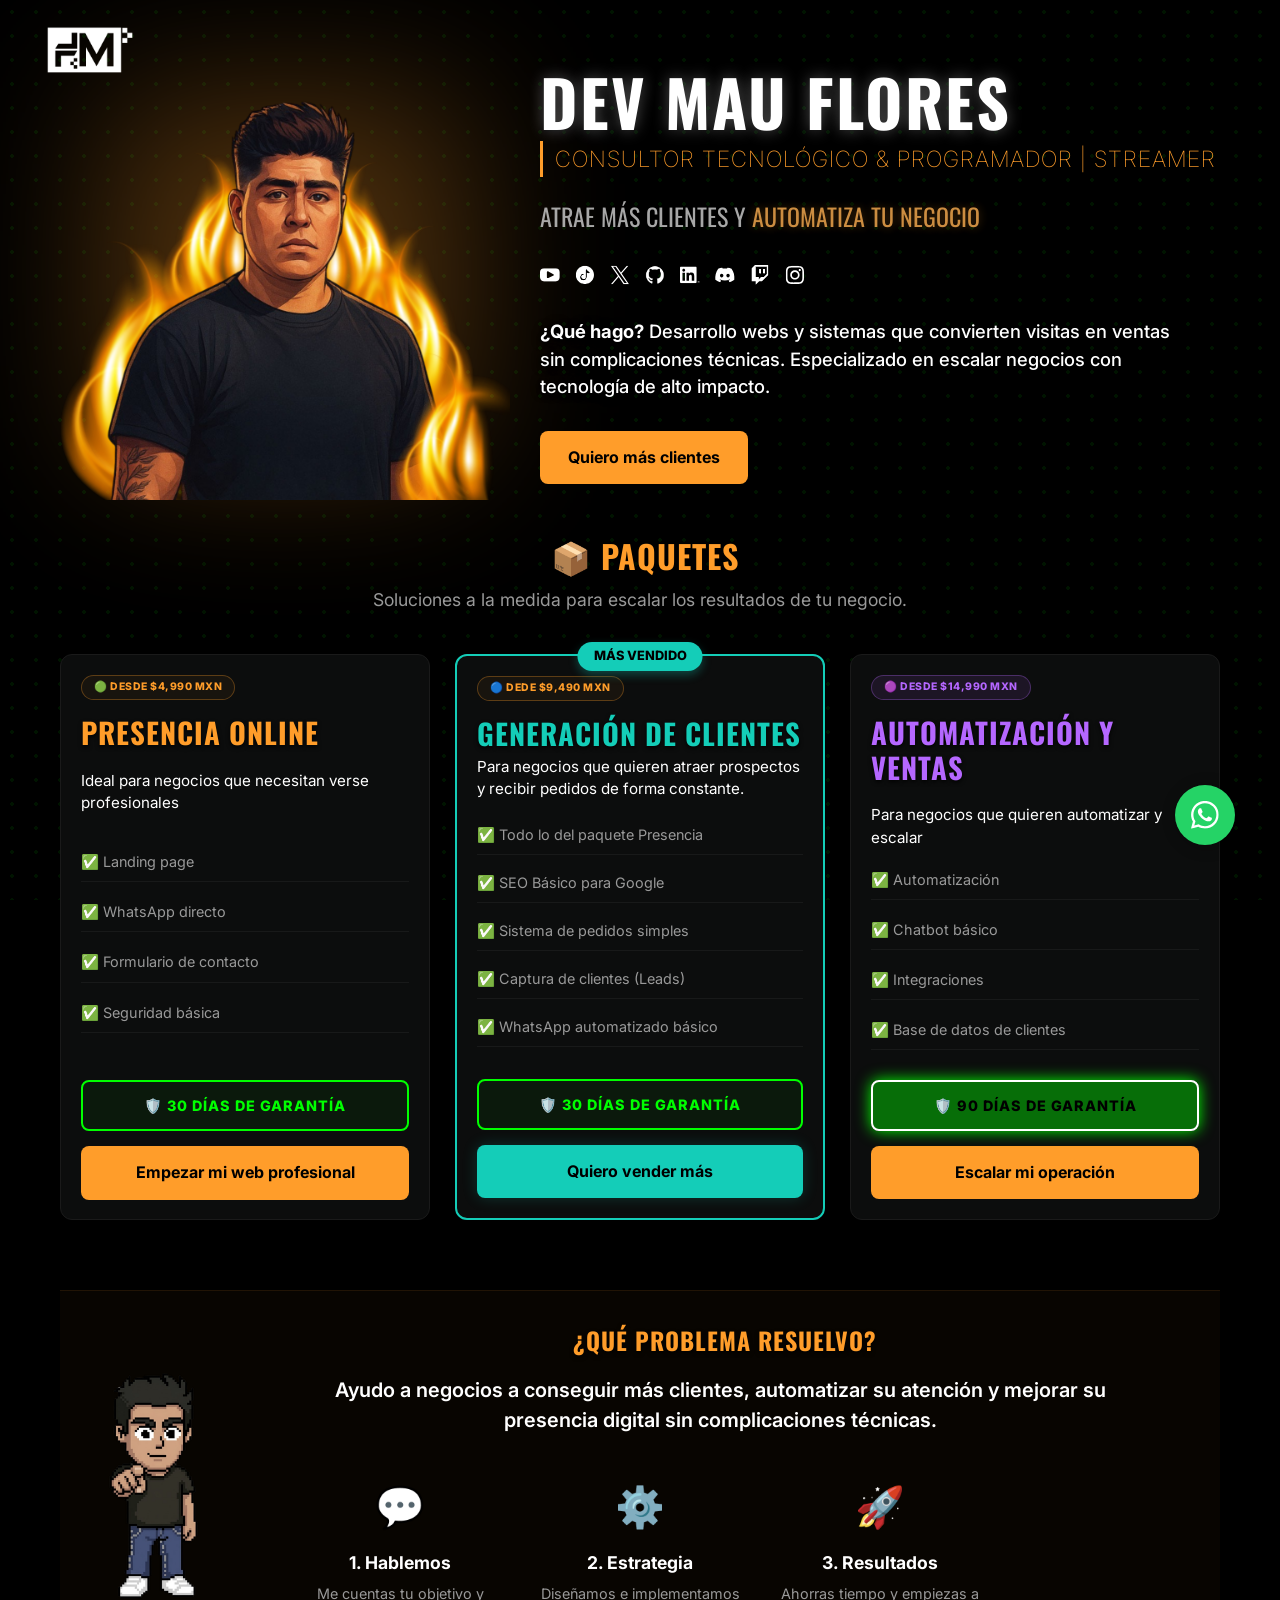
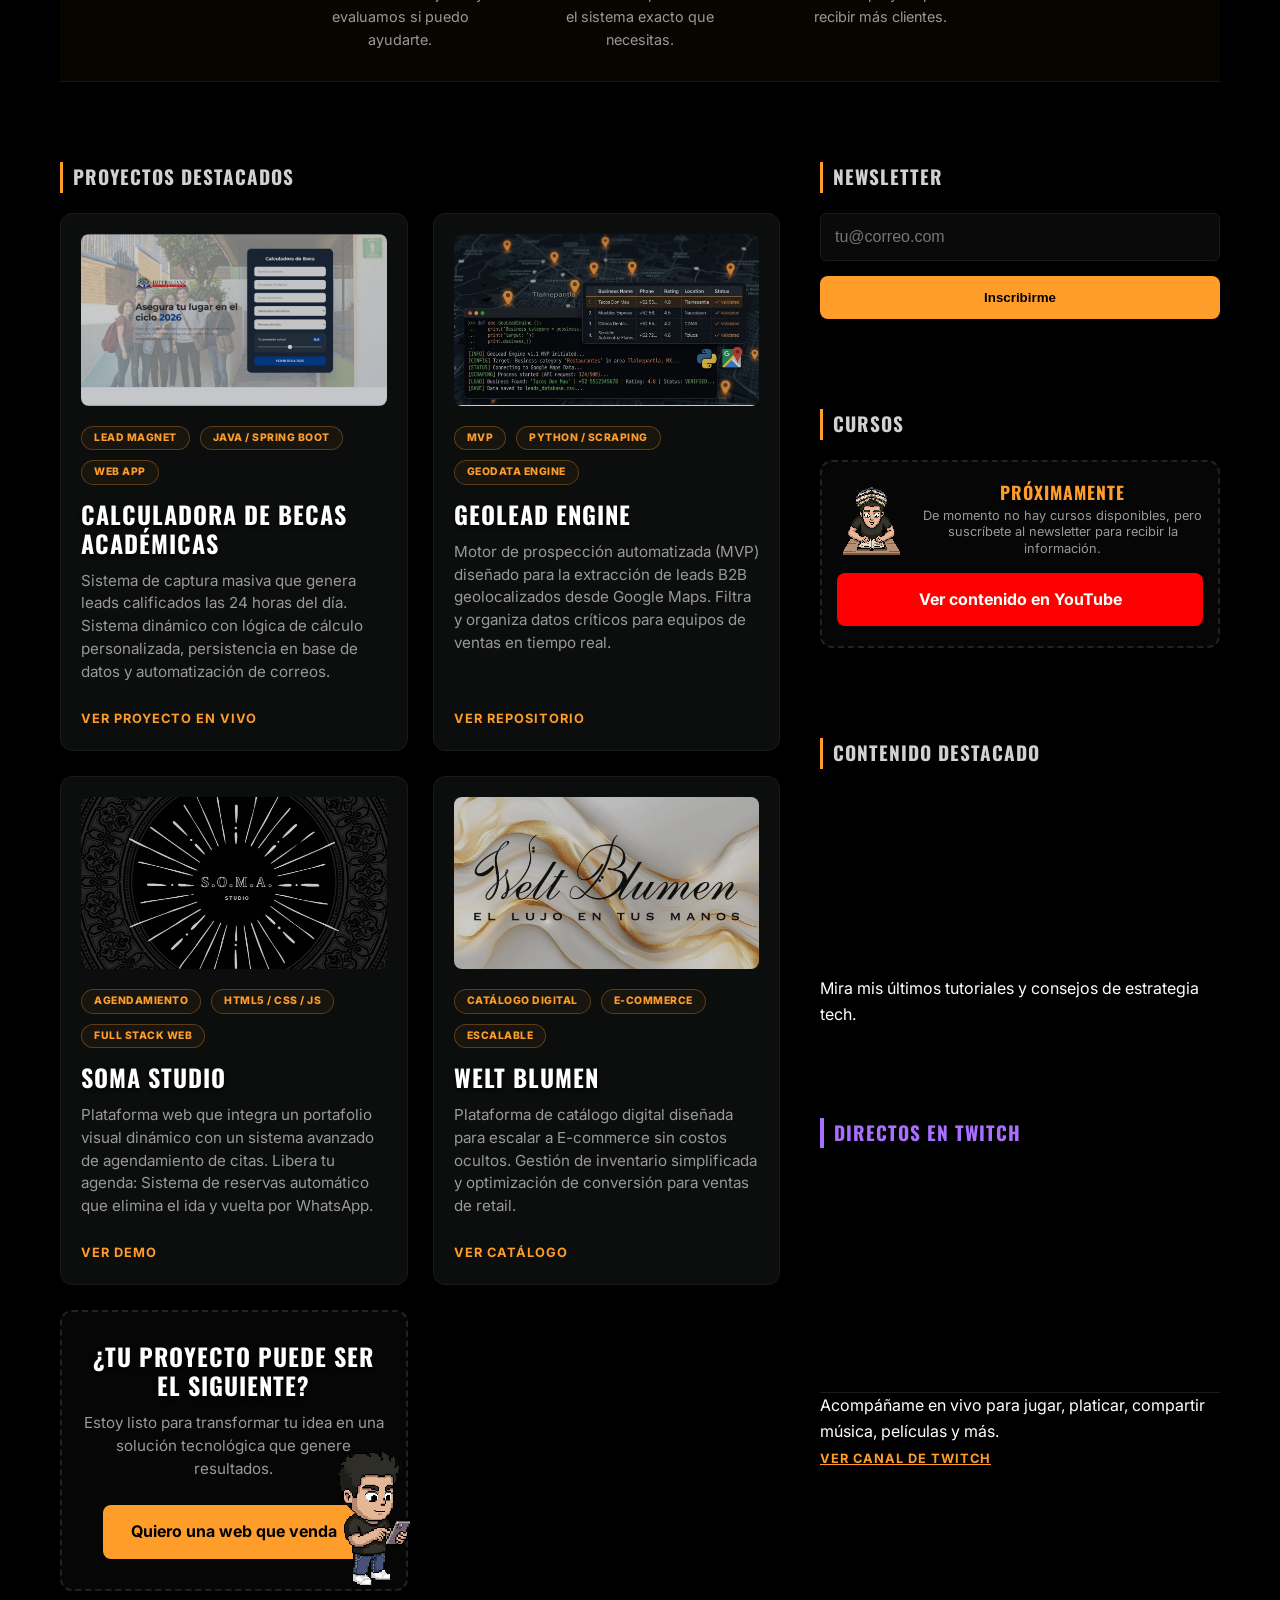
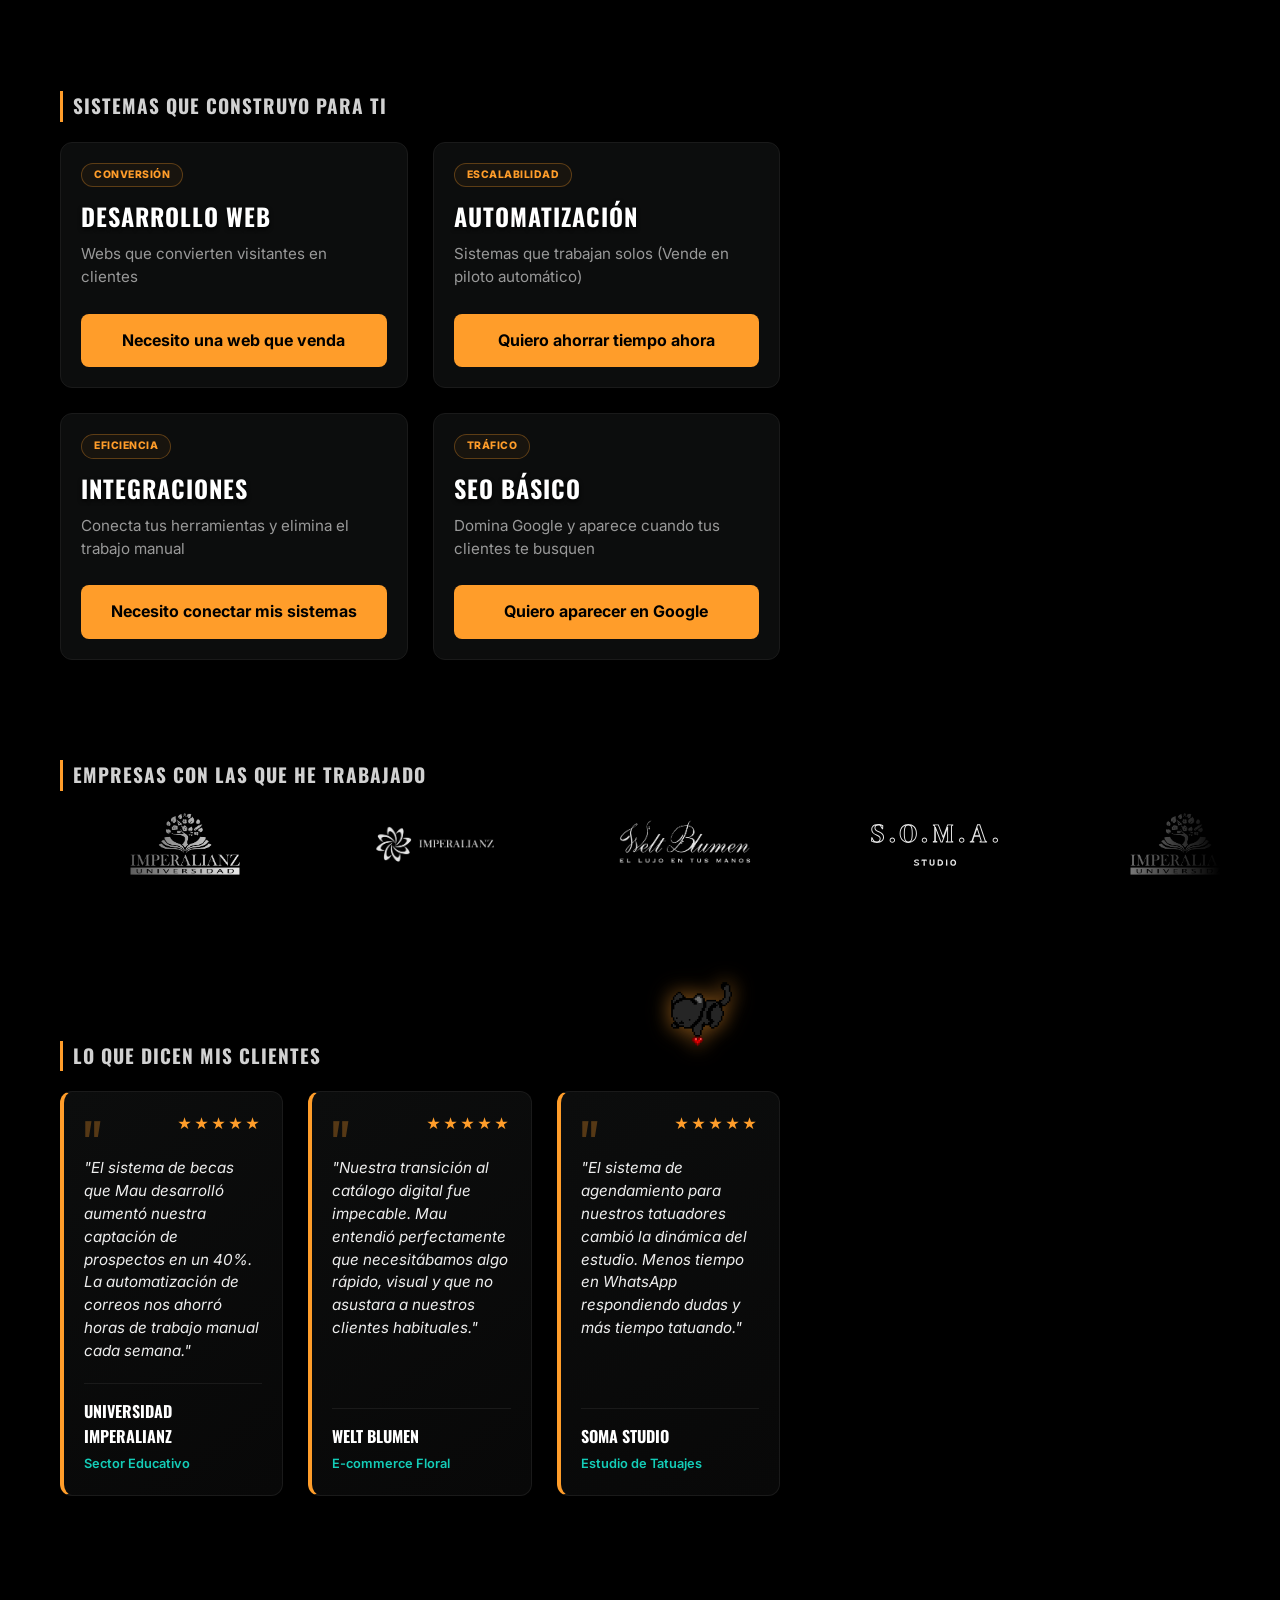
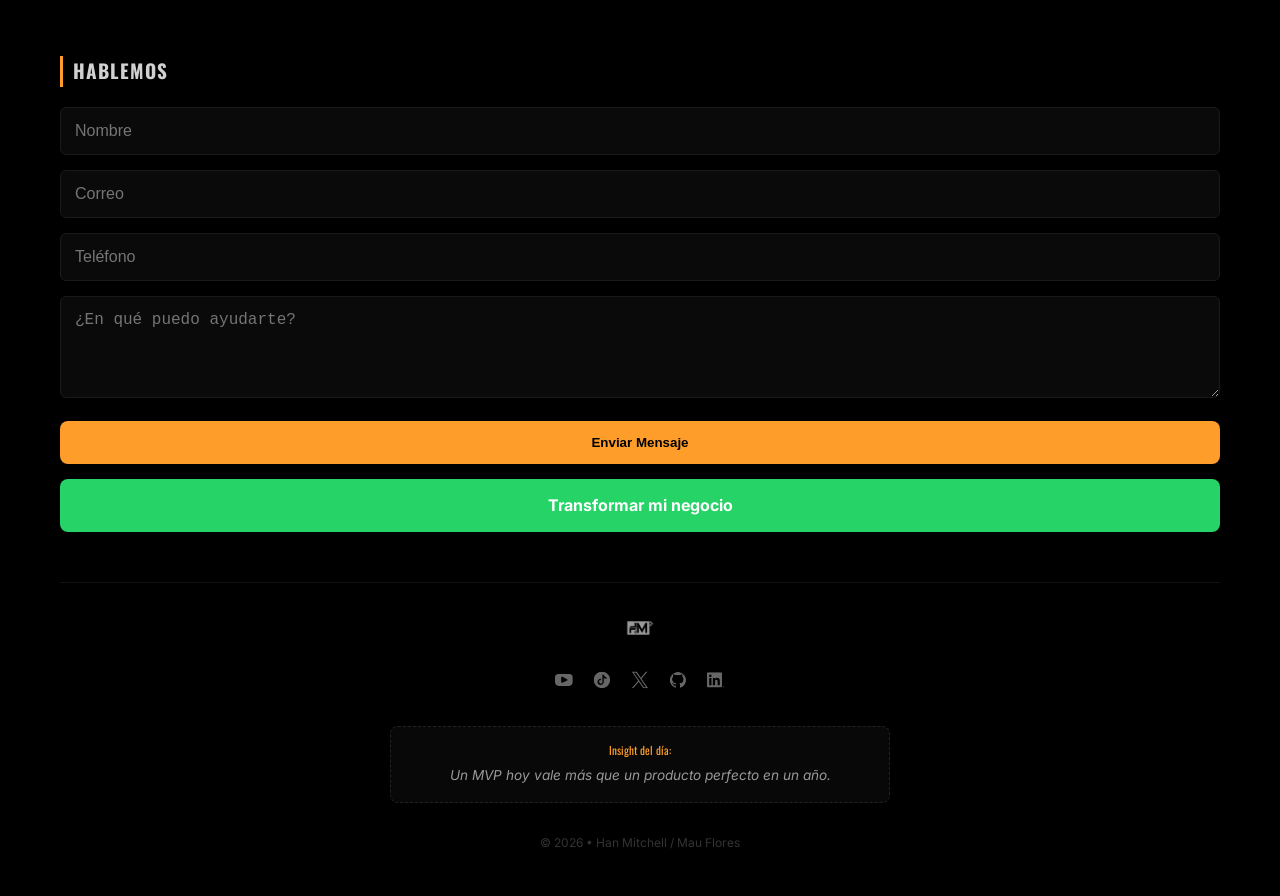
==== commit 2715acd0: "Update index.html" ====
--- a/index.html
+++ b/index.html
@@ -58,7 +58,7 @@
                 <div class="package-wrapper" style="display: flex; flex-direction: column; margin-top: 15px;">
                     <article class="project-card" style="display: flex; flex-direction: column; flex-grow: 1; height: 100%;">
                         <div class="project-tags" style="justify-content: space-between; align-items: center; width: 100%;">
-                            <span class="tech-tag tag-type">🟢 Desde $5,000 MXN</span>
+                            <span class="tech-tag tag-type">🟢 Desde $4,990 MXN</span>
                         </div>
                         <h3 style="color: var(--brand-orange); font-size: 1.8rem; margin-bottom: 20px;">PRESENCIA ONLINE</h3>
                         <p style="font-size: 0.95rem; color: #fff; margin-bottom: 10px; min-height: 45px;">Ideal para negocios que necesitan verse profesionales</p>
@@ -85,7 +85,7 @@
                         <div style="position: absolute; top: -14px; left: 50%; transform: translateX(-50%); background: var(--brand-cyan); color: #000; padding: 4px 16px; font-weight: 800; font-size: 0.8rem; border-radius: 20px; text-transform: uppercase; white-space: nowrap; box-shadow: 0 4px 10px rgba(20, 205, 184, 0.3); z-index: 10;">Más Vendido</div>
                         
                         <div class="project-tags" style="justify-content: space-between; align-items: center; width: 100%;">
-                            <span class="tech-tag tag-platform">🔵 Dede $9,500 MXN</span>
+                            <span class="tech-tag tag-platform">🔵 Dede $9,490 MXN</span>
                         </div>
                         <h3 style="color: var(--brand-cyan); font-size: 1.8rem; margin-bottom: 5px;">Generación de Clientes</h3>
                         <p style="min-height: 45px; font-size: 0.95rem; color: #fff; margin-bottom: 10px;">Para negocios que quieren atraer prospectos y recibir pedidos de forma constante.</p>
@@ -108,7 +108,7 @@
                 <div class="package-wrapper" style="display: flex; flex-direction: column; margin-top: 15px;">
                     <article class="project-card" style="display: flex; flex-direction: column; flex-grow: 1; height: 100%;">
                         <div class="project-tags" style="justify-content: space-between; align-items: center; width: 100%;">
-                            <span class="tech-tag tag-stack" style="color: #b567ff; border-color: rgba(181, 103, 255, 0.3); background: rgba(181, 103, 255, 0.1);">🟣 Desde $15,000 MXN</span>
+                            <span class="tech-tag tag-stack" style="color: #b567ff; border-color: rgba(181, 103, 255, 0.3); background: rgba(181, 103, 255, 0.1);">🟣 Desde $14,990 MXN</span>
                         </div>
                         <h3 style="color: #b567ff; font-size: 1.8rem; margin-bottom: 20px;">AUTOMATIZACIÓN Y VENTAS</h3>
                         <p style="font-size: 0.95rem; color: #fff; margin-bottom: 10px; min-height: 45px;">Para negocios que quieren automatizar y escalar</p> 
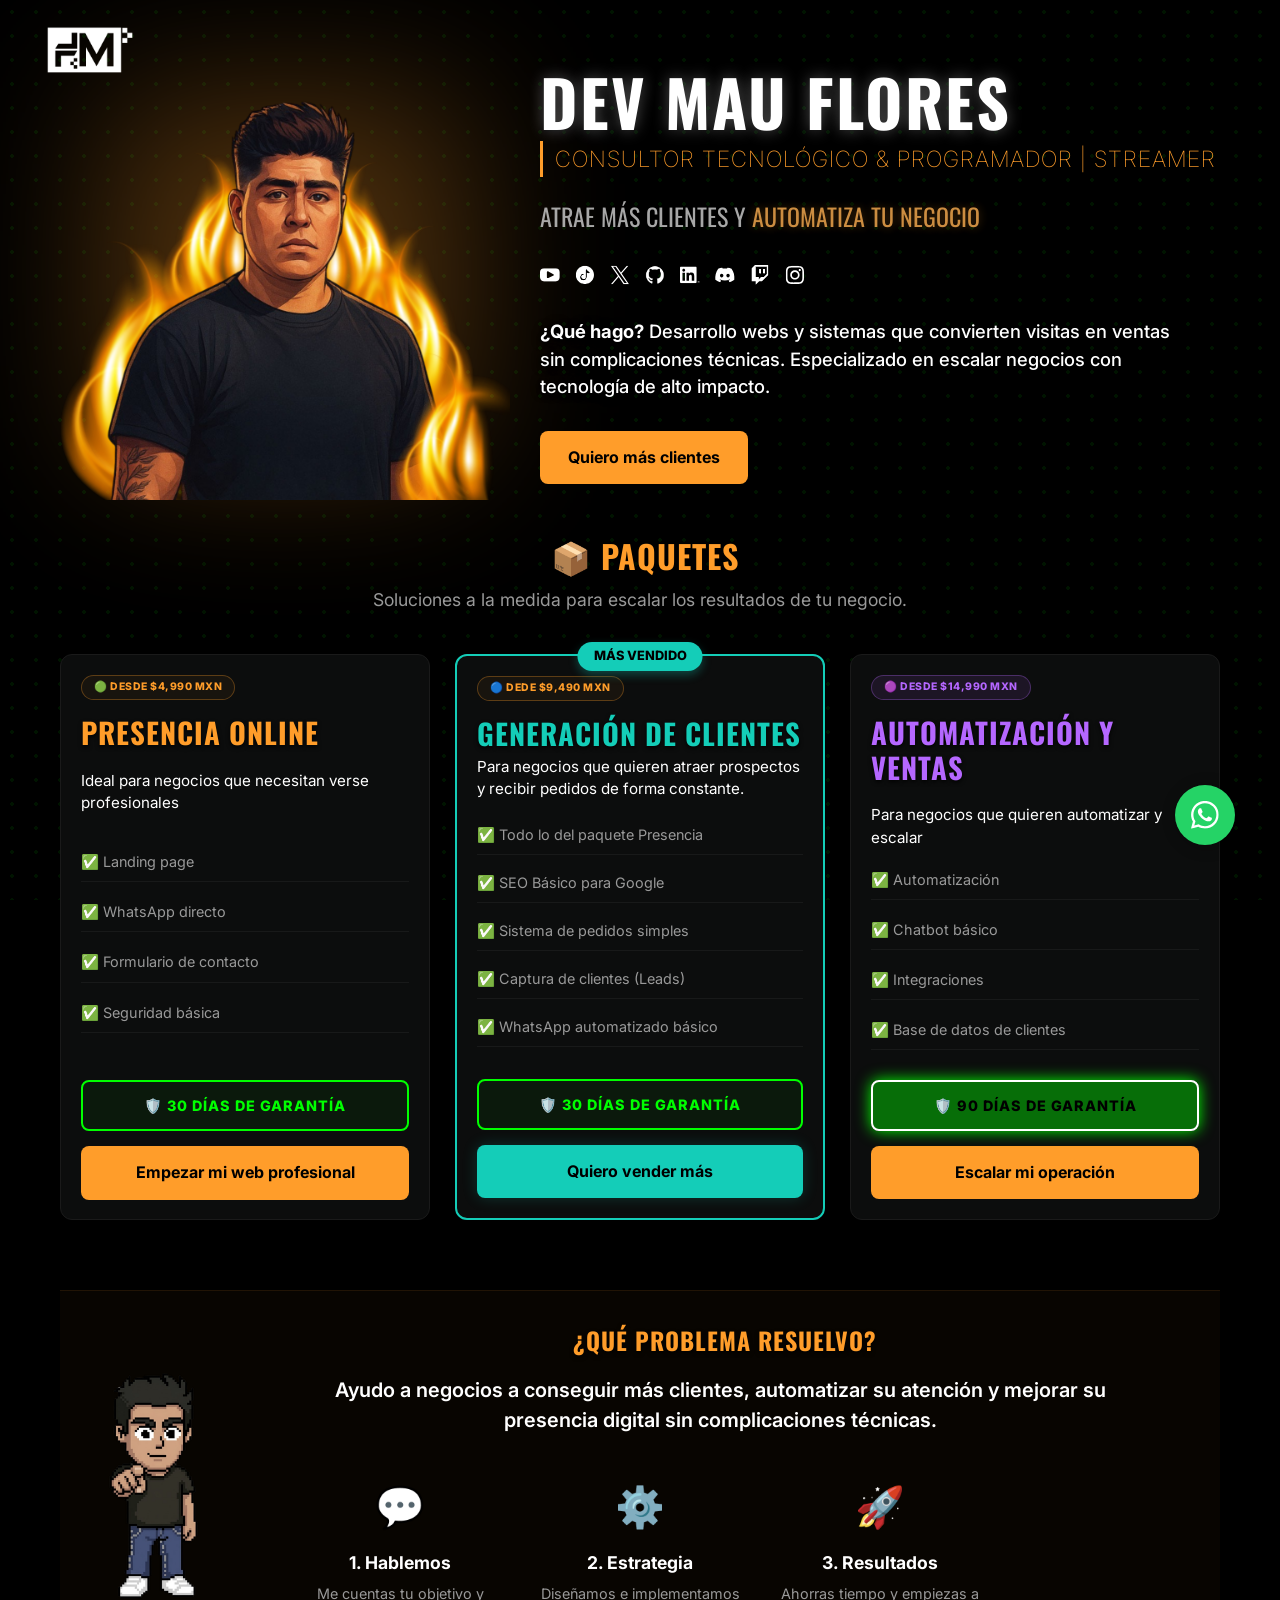
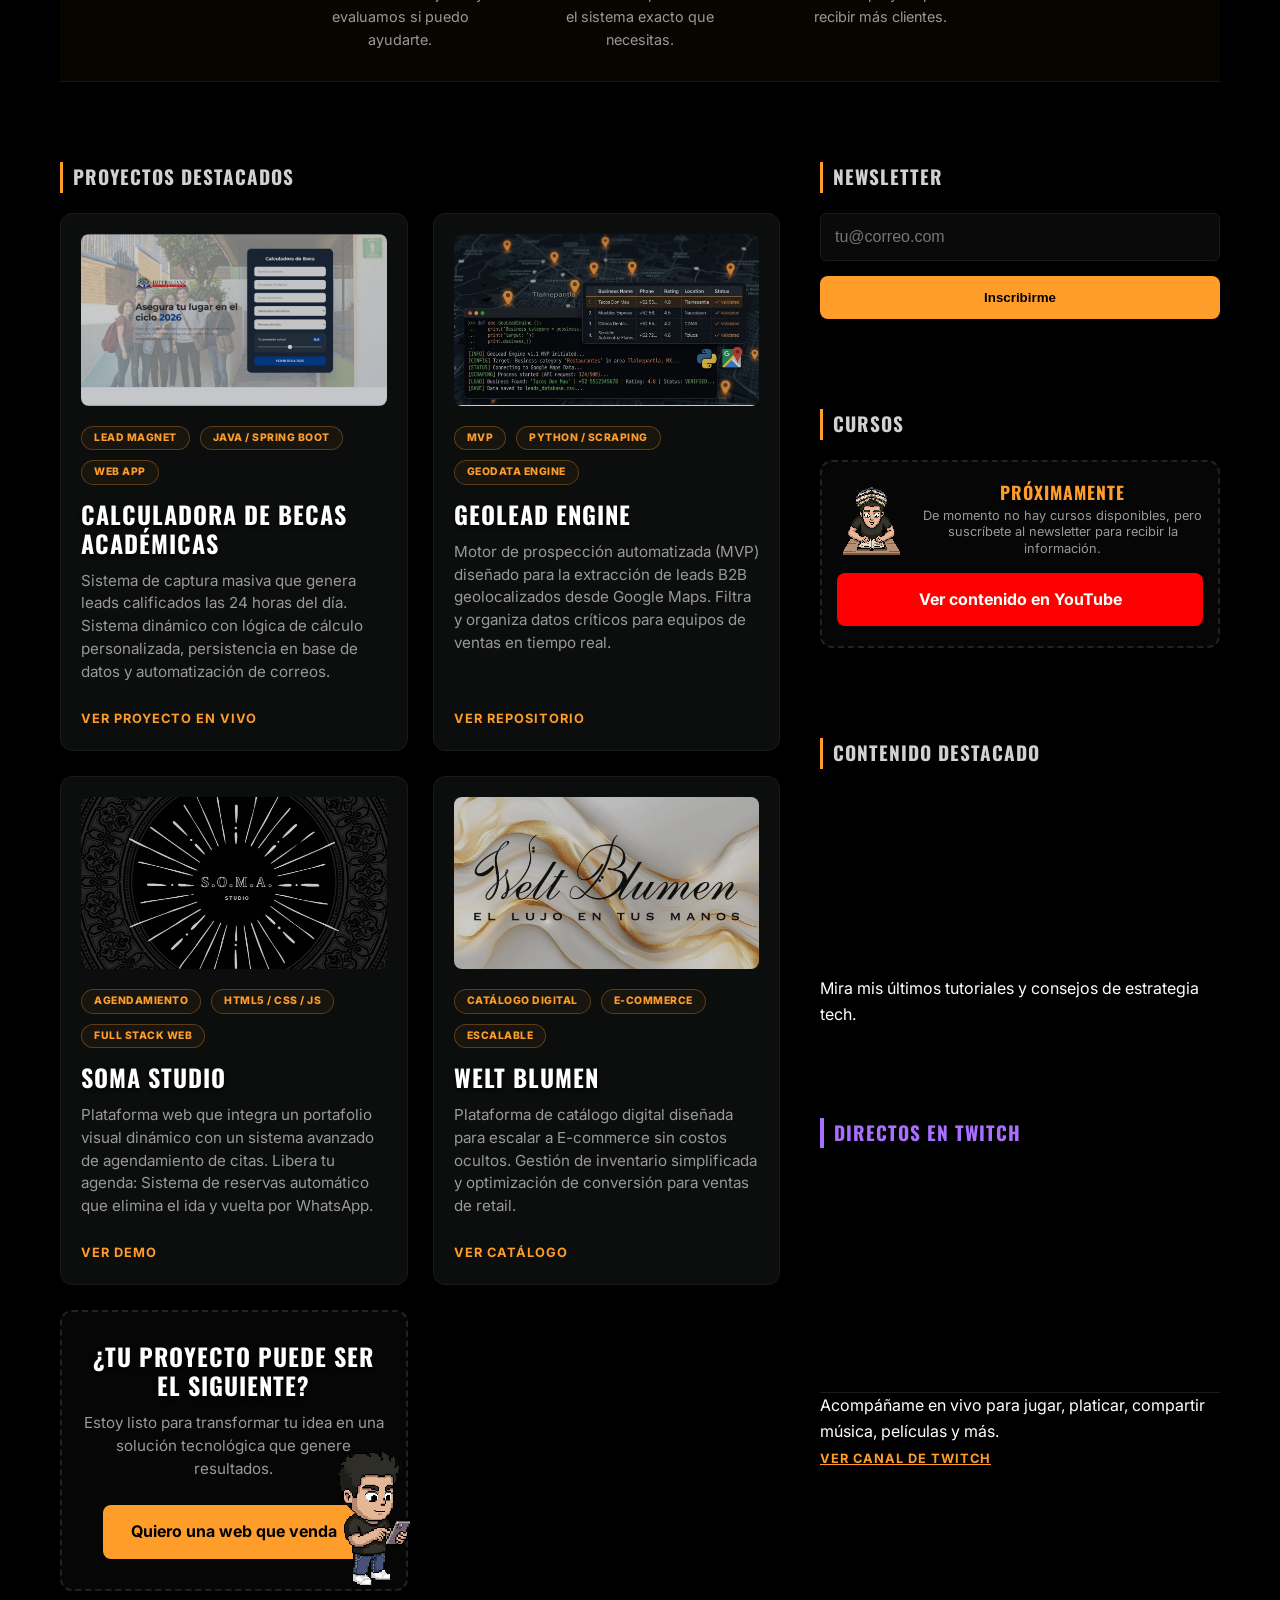
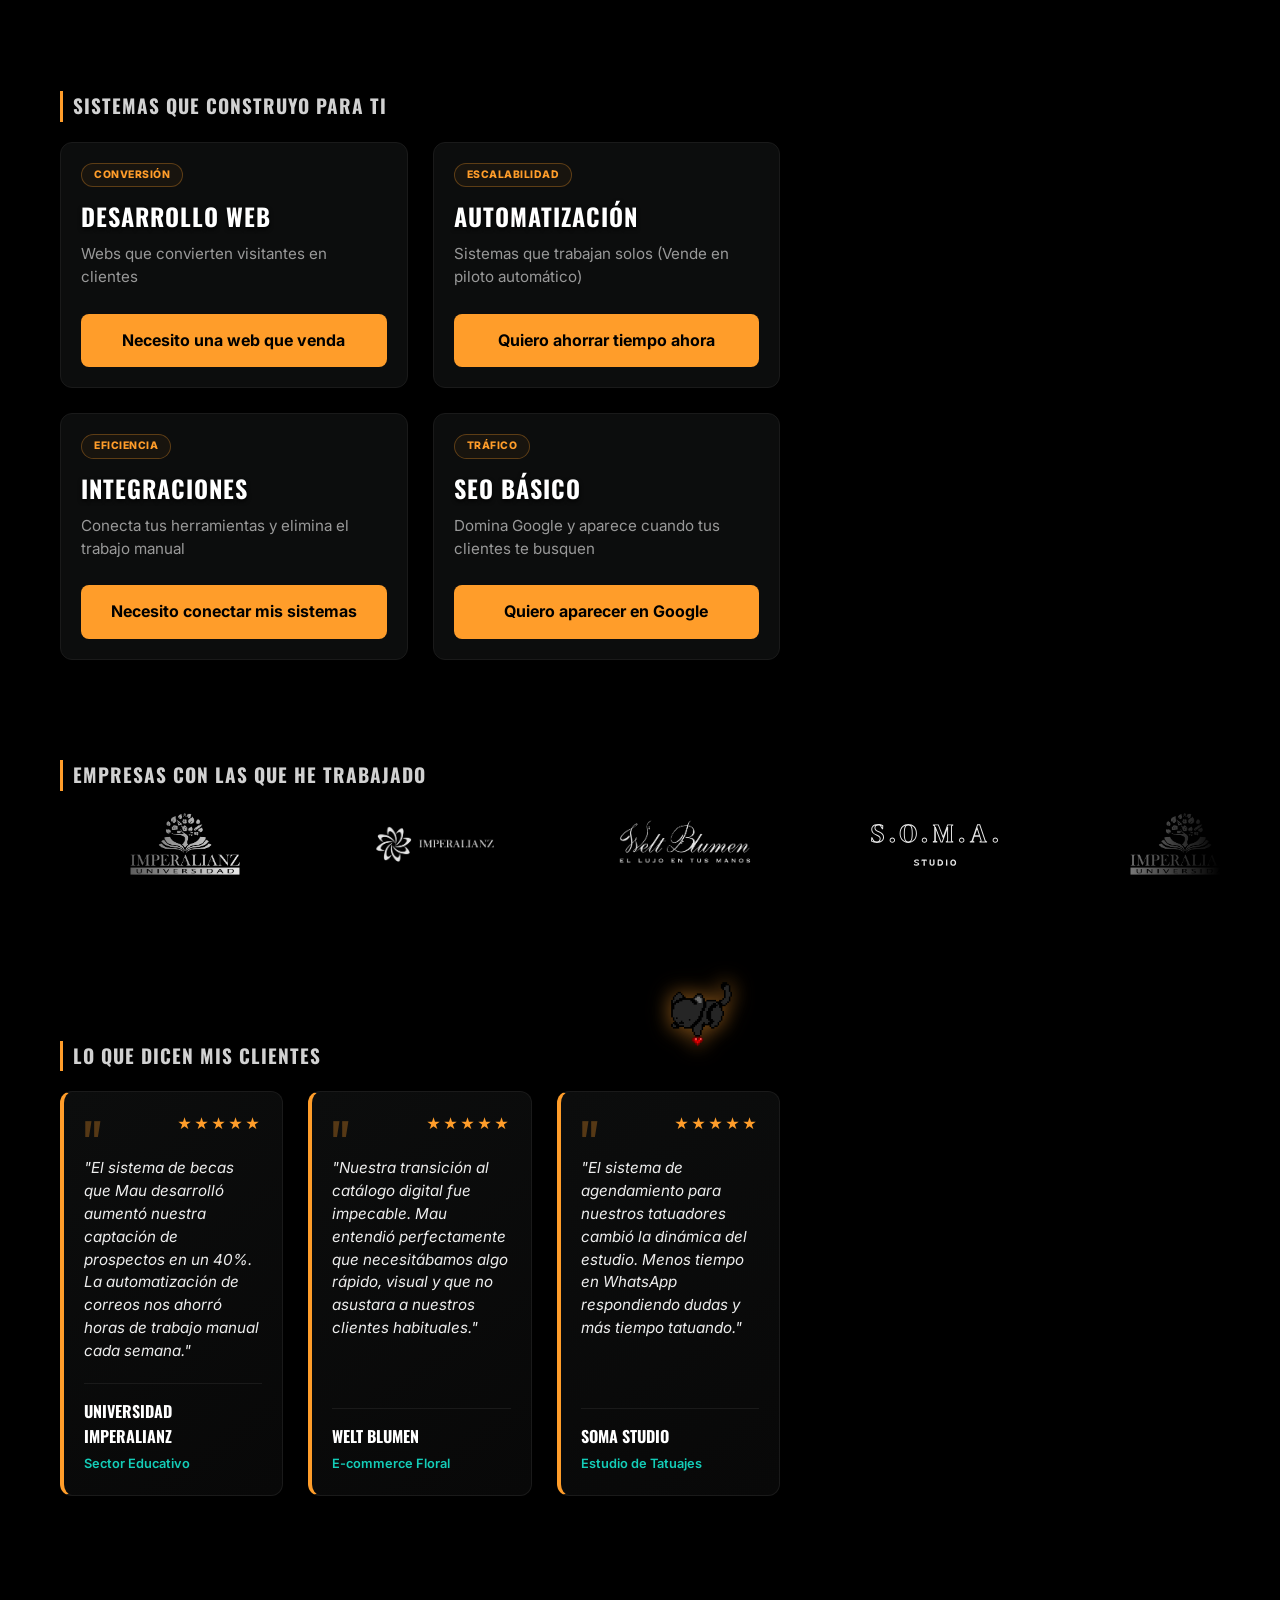
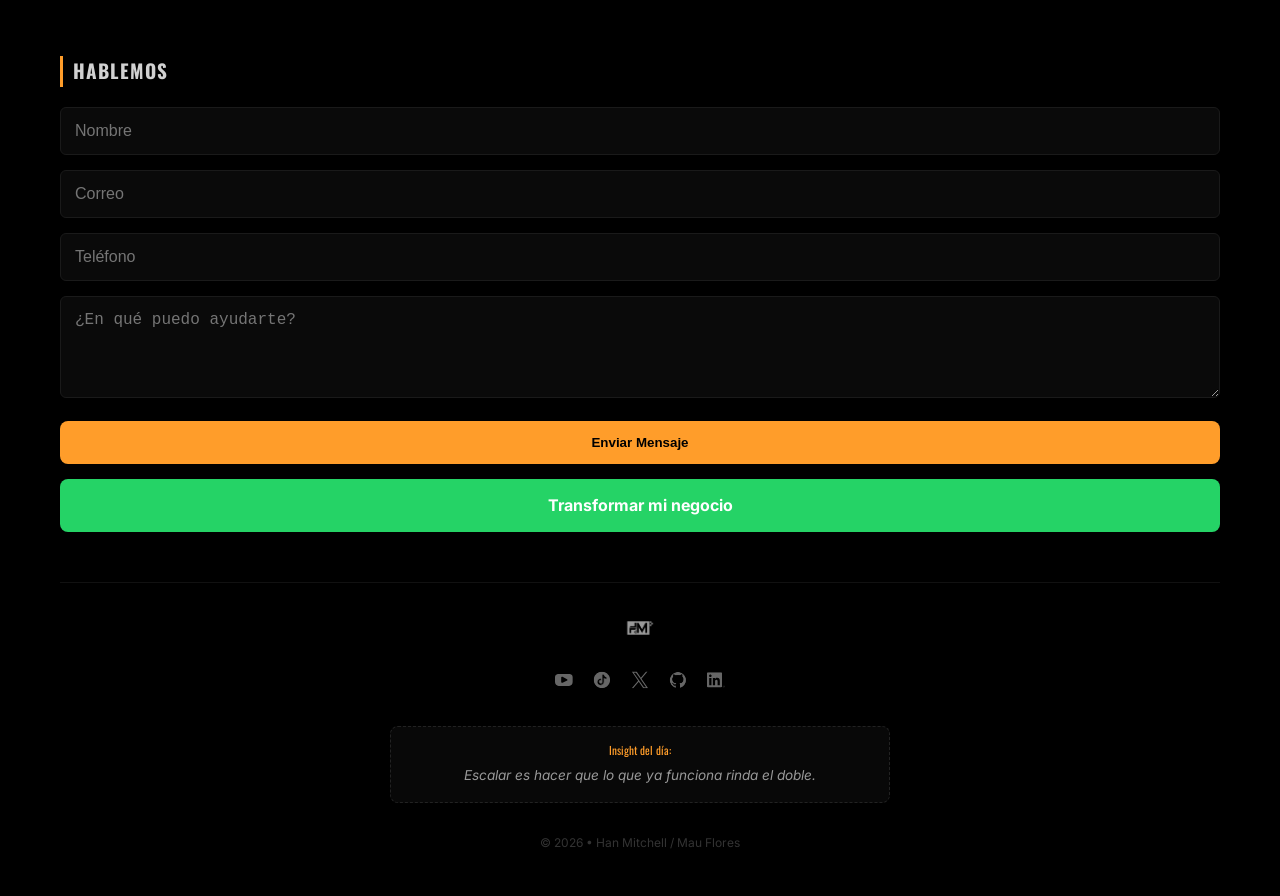
==== commit 1b573e9e: "Update index.html" ====
--- a/index.html
+++ b/index.html
@@ -1,6 +1,18 @@
 <!DOCTYPE html>
 <html lang="es">
 <head>
+    <script>
+      !function(f,b,e,v,n,t,s)
+      {if(f.fbq)return;n=f.fbq=function(){n.callMethod?
+      n.callMethod.apply(n,arguments):n.queue.push(arguments)};
+      if(!f._fbq)f._fbq=n;n.push=n;n.loaded=!0;n.version='2.0';
+      n.queue=[];t=b.createElement(e);t.async=!0;
+      t.src=v;s=b.getElementsByTagName(e)[0];
+      s.parentNode.insertBefore(t,s)}(window, document,'script',
+      'https://connect.facebook.net/en_US/fbevents.js');
+      fbq('init', '2312116949275500');
+      fbq('track', 'PageView');
+    </script>
     <meta charset="UTF-8">
     <meta name="viewport" content="width=device-width, initial-scale=1.0, maximum-scale=1.0, user-scalable=0">
     <title>Dev Mau Flores | Consultor Tecnológico & Programador</title>
@@ -10,6 +22,10 @@
     <link rel="stylesheet" href="style.css">
 </head>
 <body>
+    <noscript>
+      <img height="1" width="1" style="display:none" 
+           src="https://www.facebook.com/tr?id=2312116949275500&ev=PageView&noscript=1"/>
+    </noscript>
     <div class="texture-overlay"></div>
 
     <main class="container">
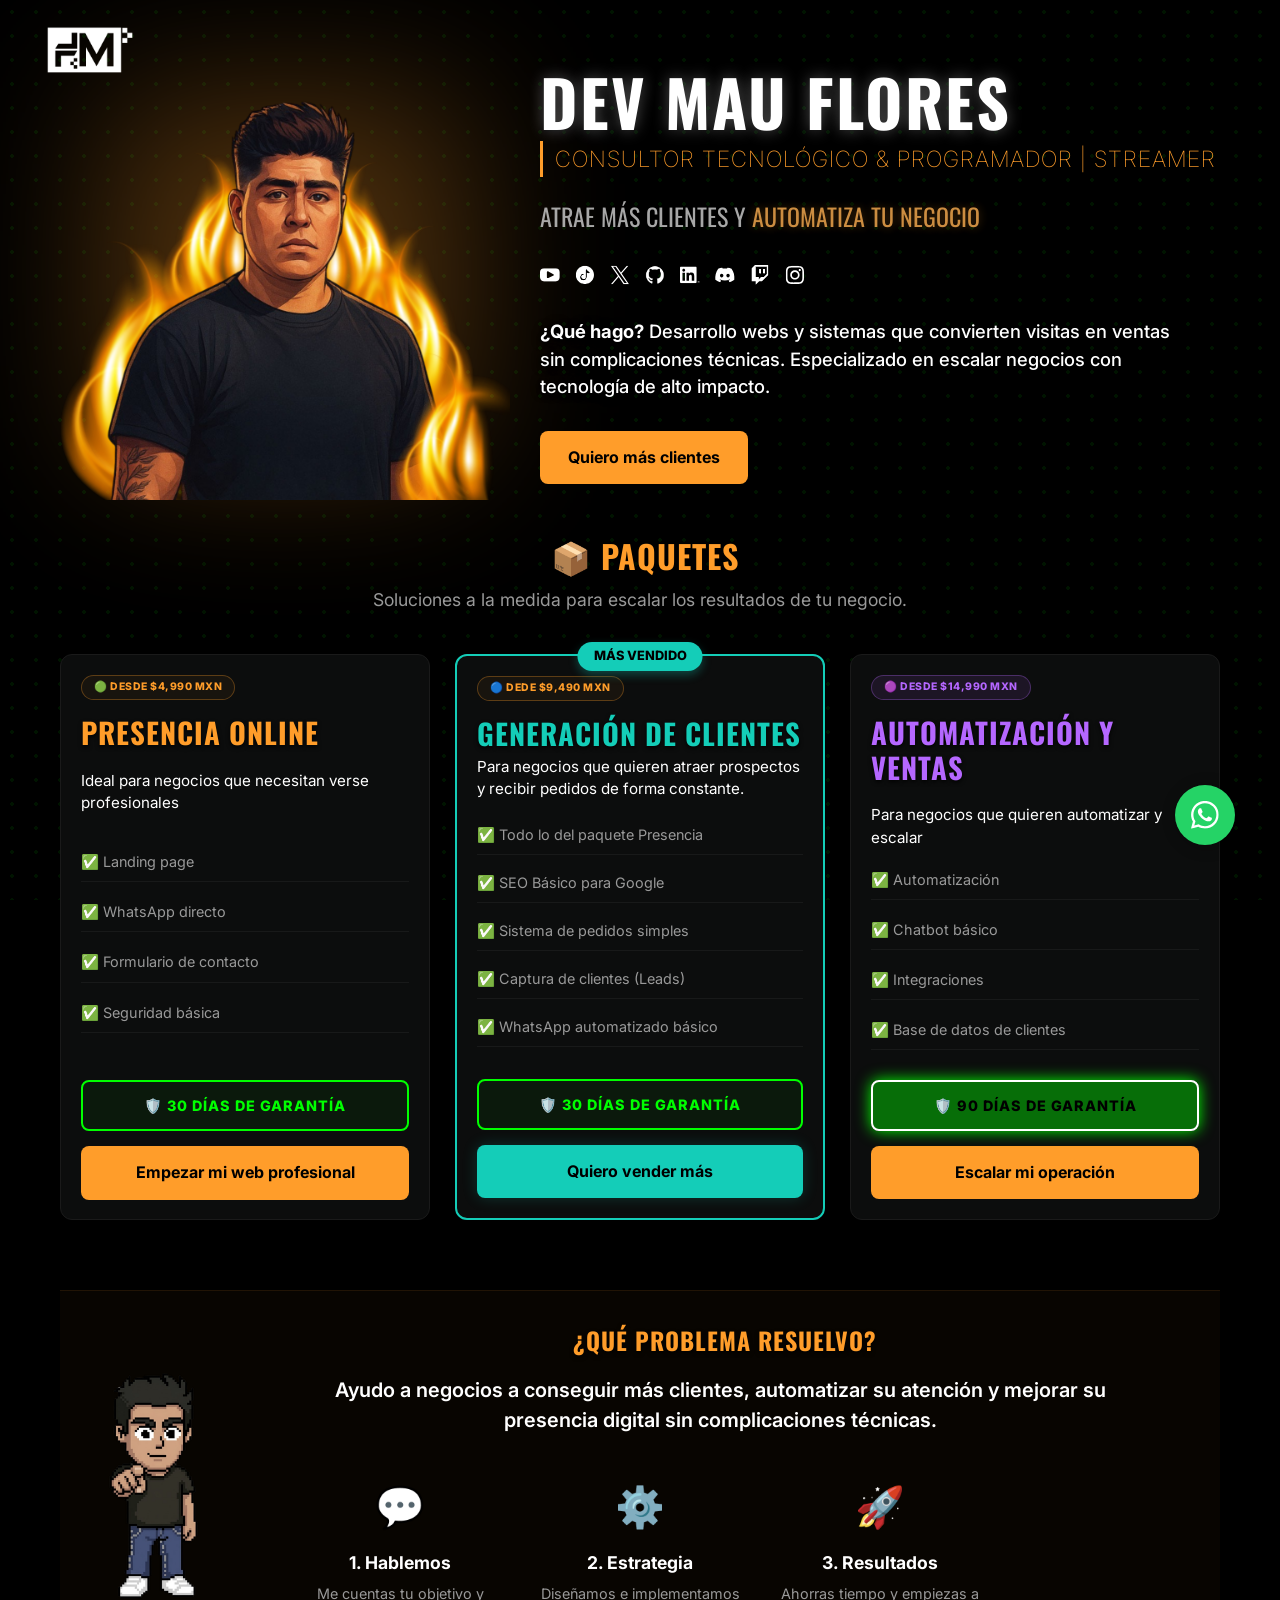
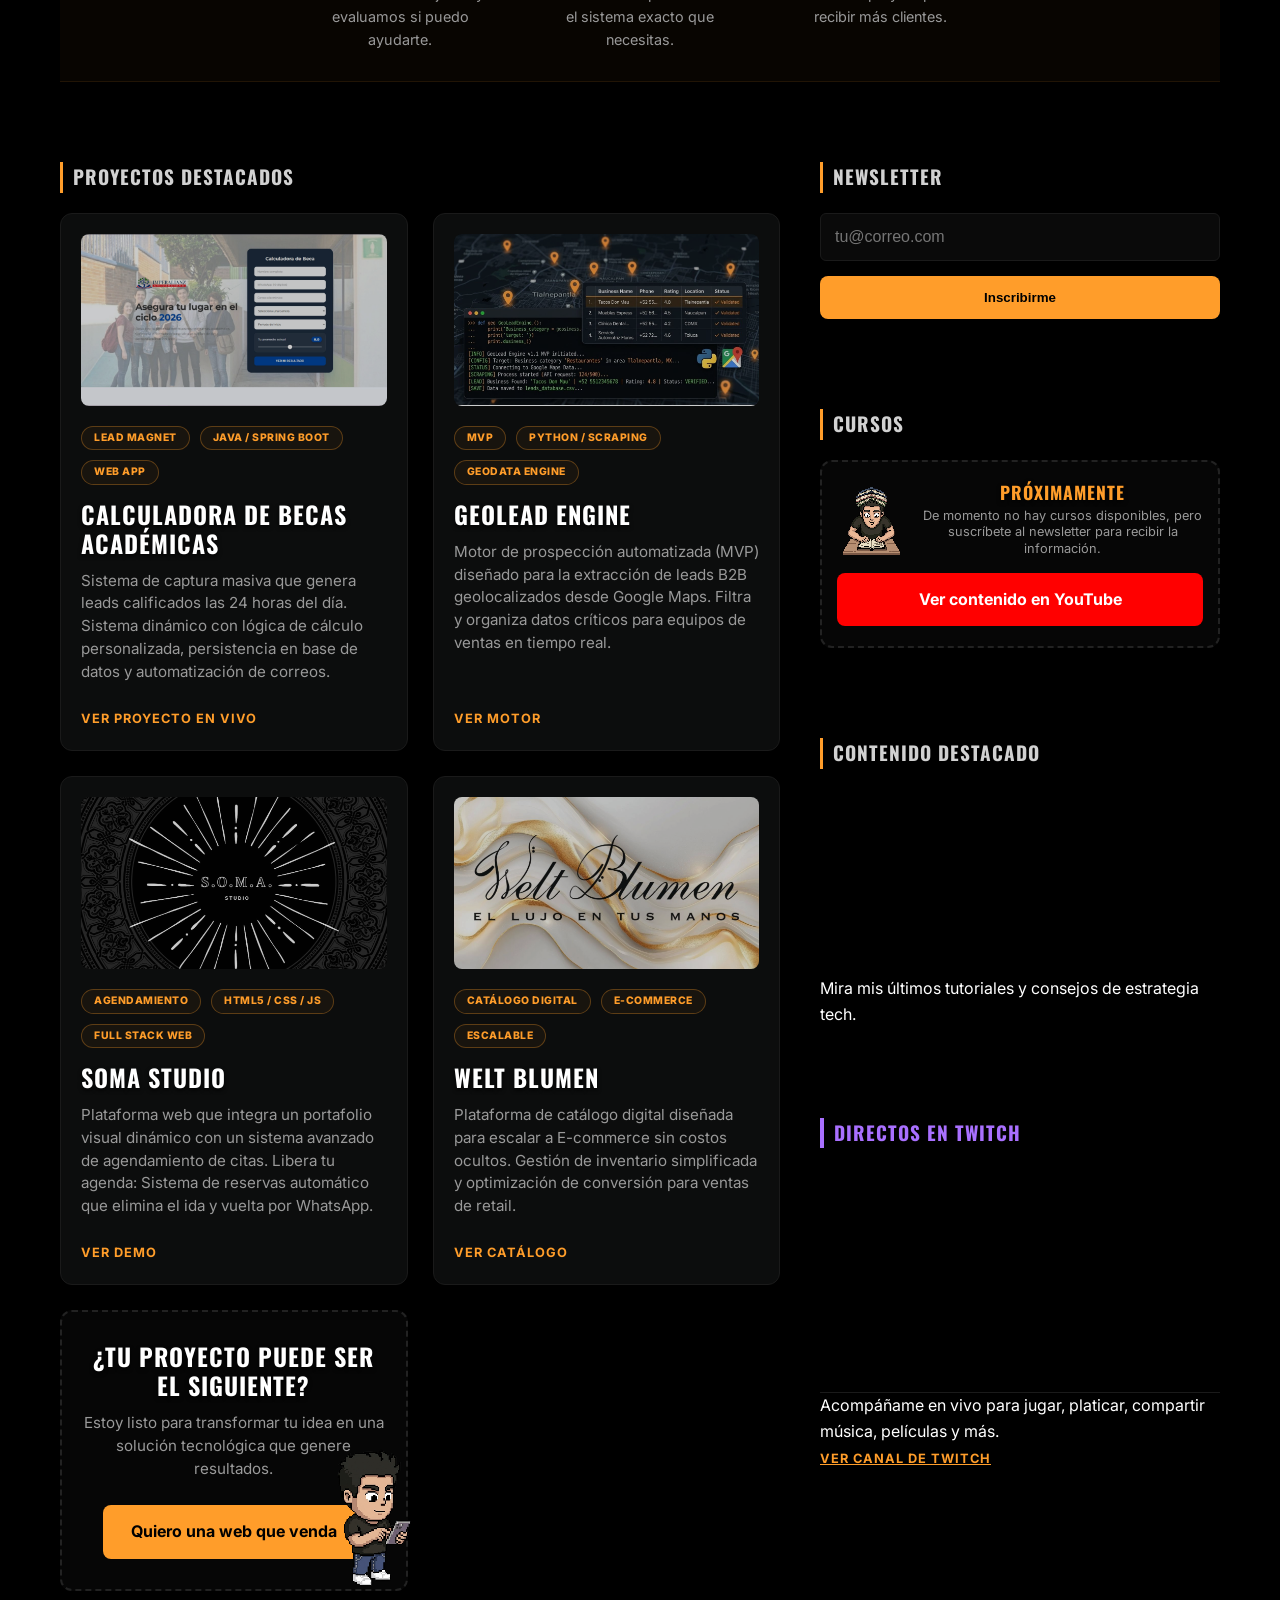
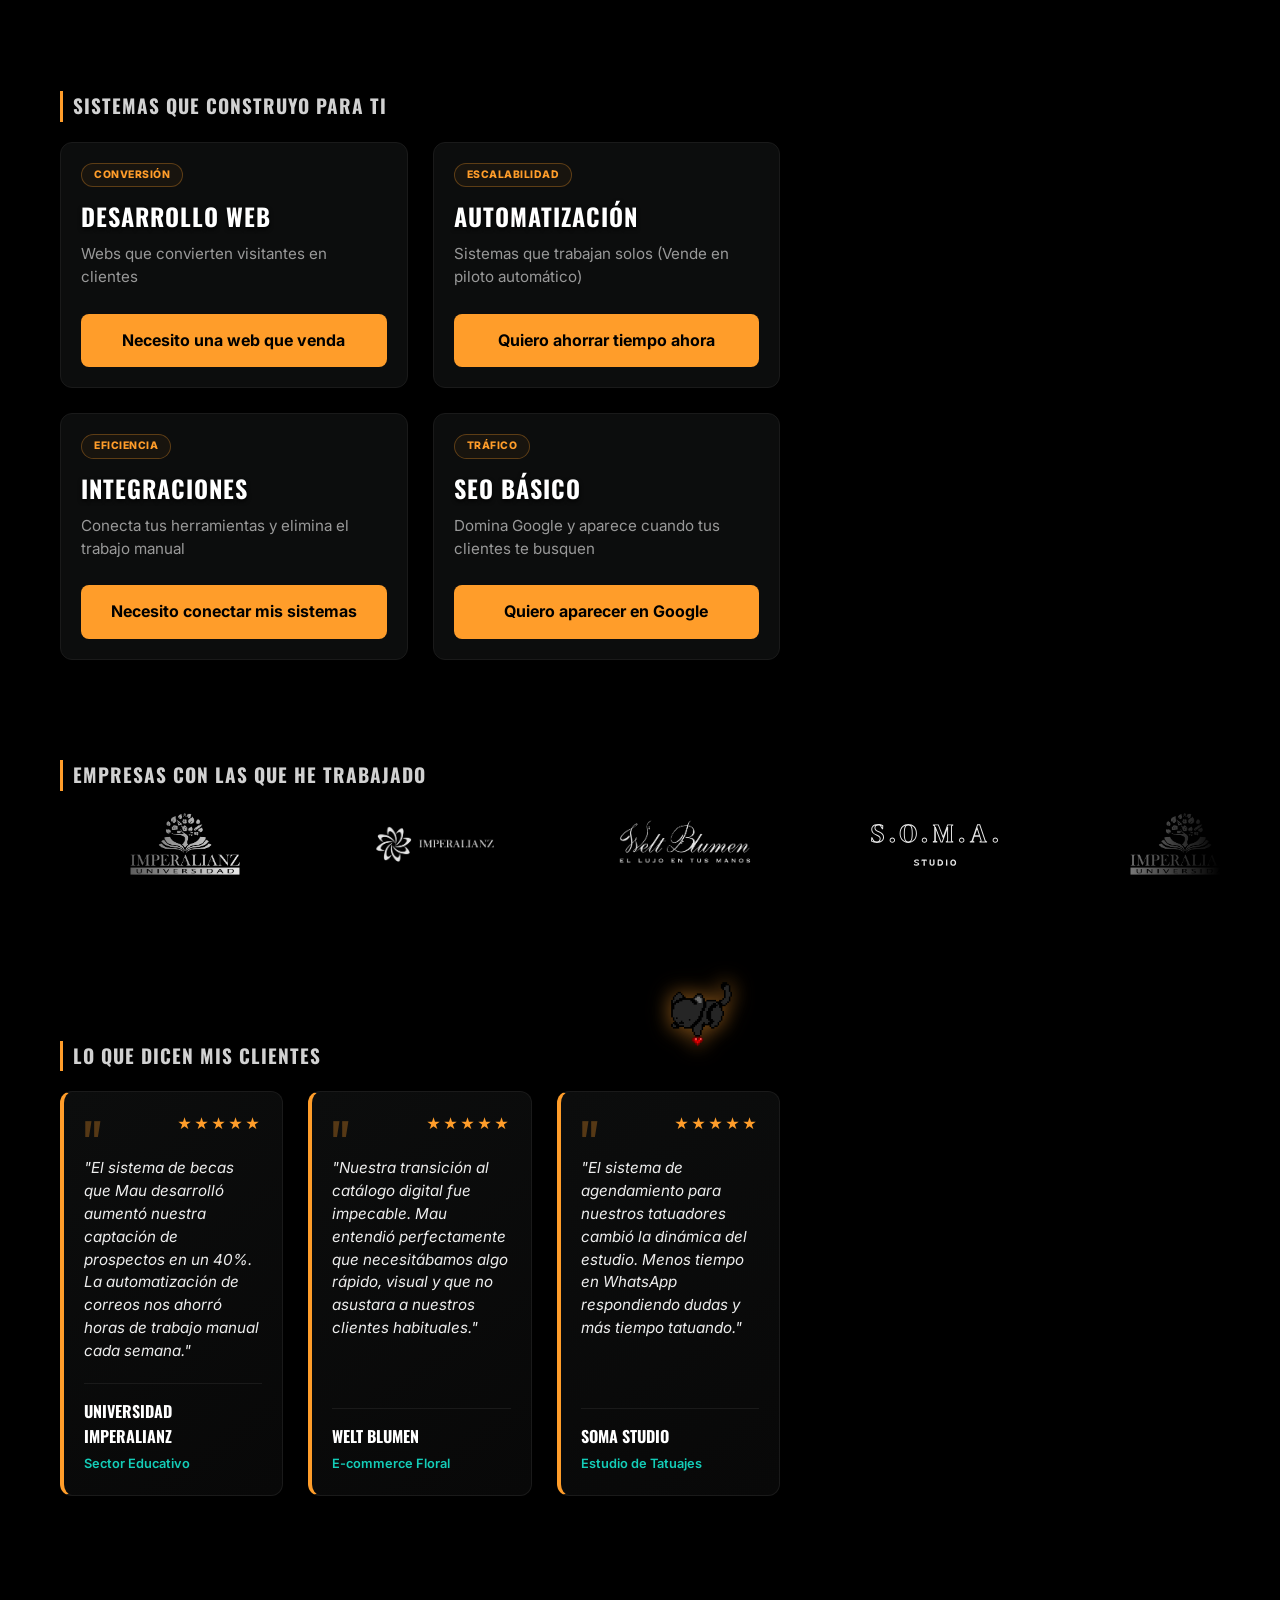
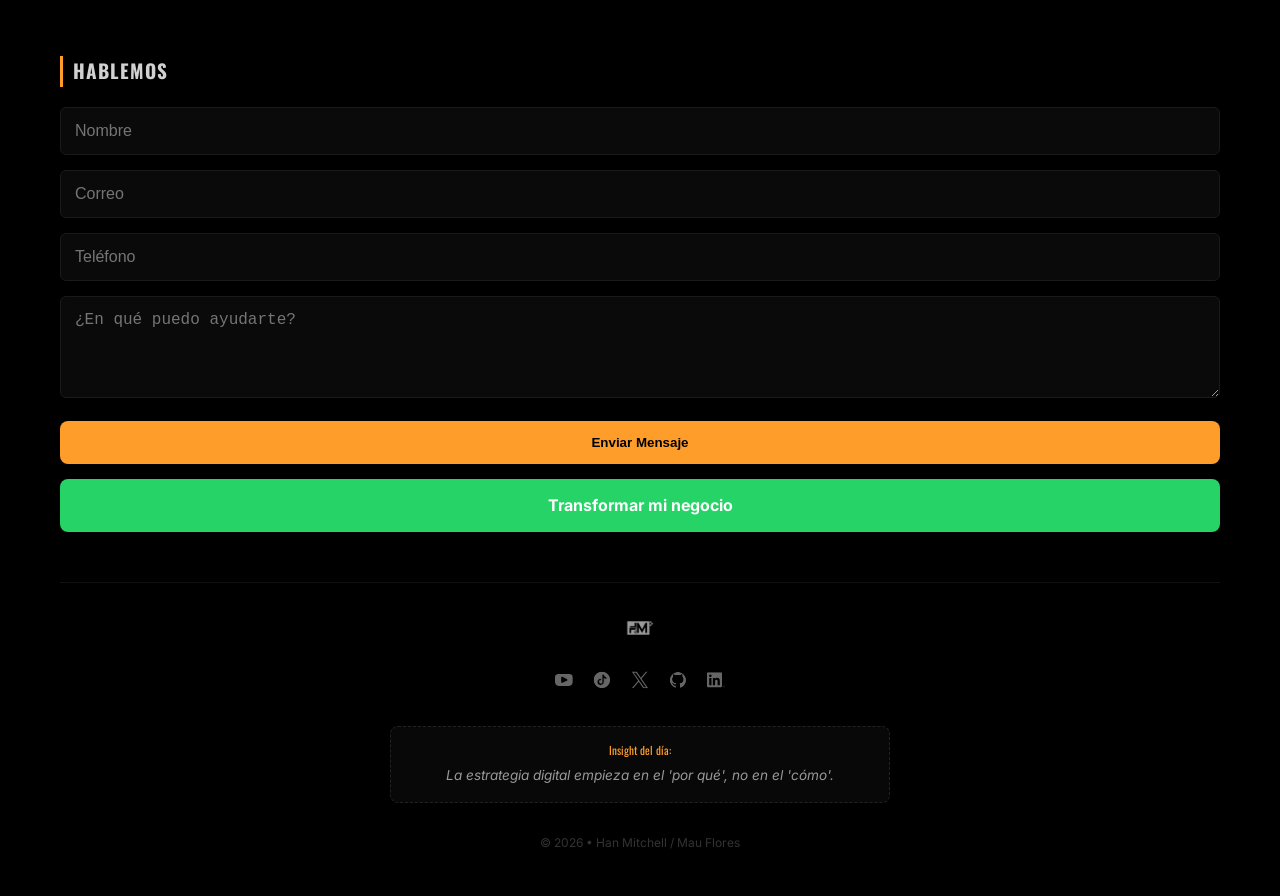
==== commit dcaf2f86: "Update index.html" ====
--- a/index.html
+++ b/index.html
@@ -201,7 +201,7 @@
                             </div>
                             <h3>GeoLead Engine</h3>
                             <p>Motor de prospección automatizada (MVP) diseñado para la extracción de leads B2B geolocalizados desde Google Maps. Filtra y organiza datos críticos para equipos de ventas en tiempo real.</p>
-                            <span class="btn-text">Ver Repositorio</span>
+                            <span class="btn-text">Ver motor</span>
                         </a>
 
                         <a href="#" class="project-card" target="_blank">
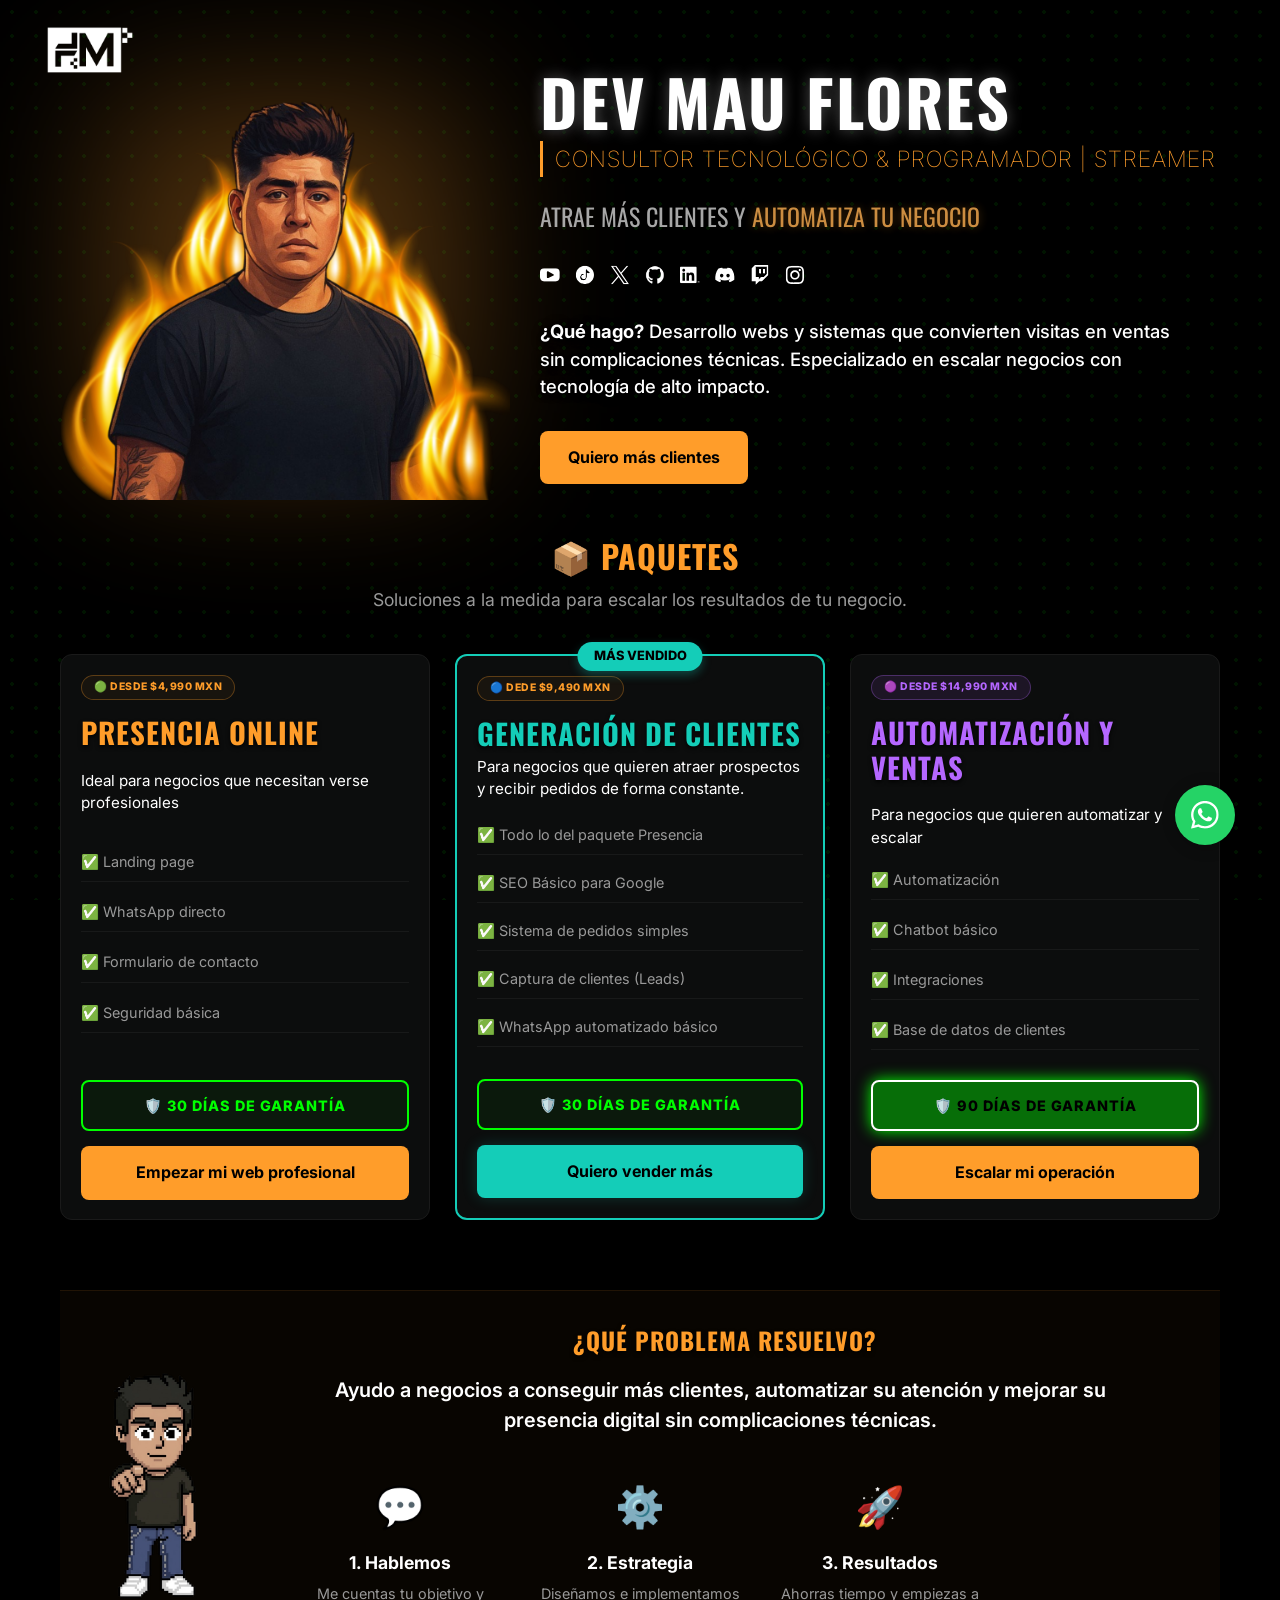
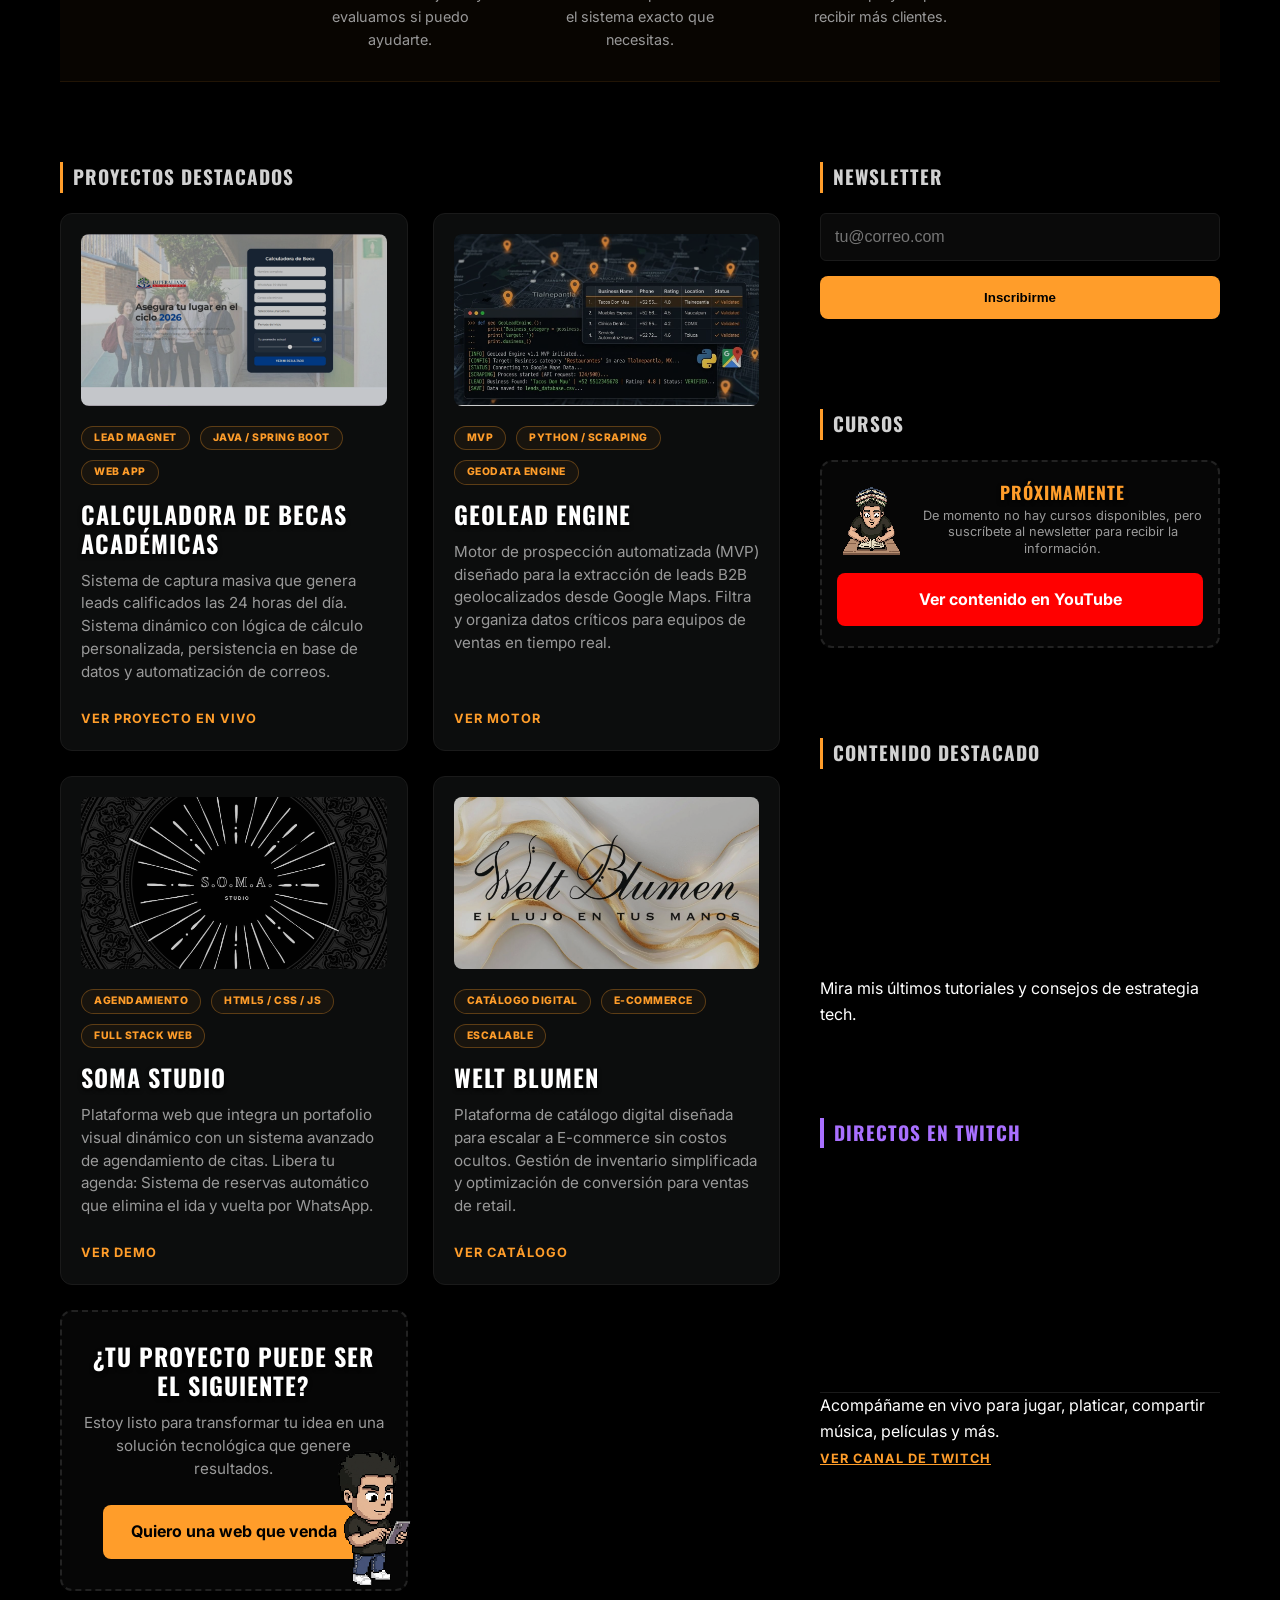
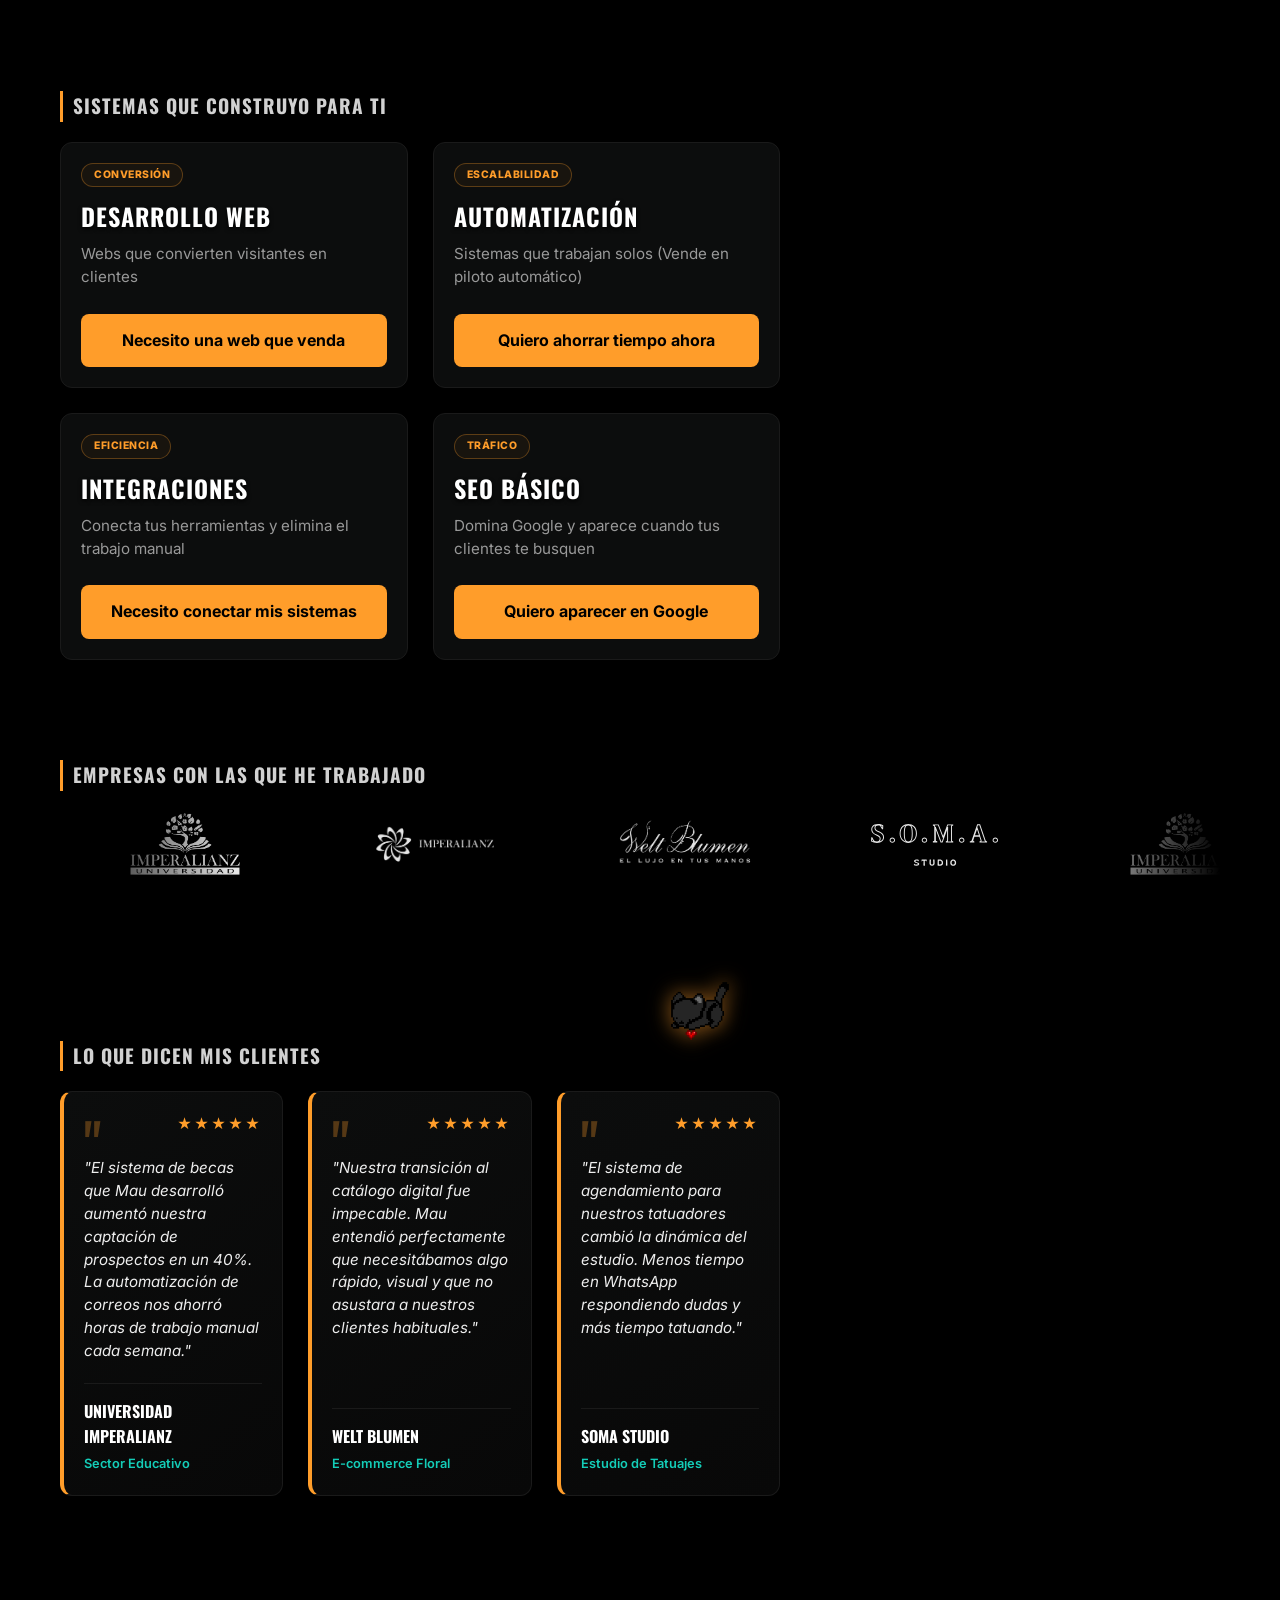
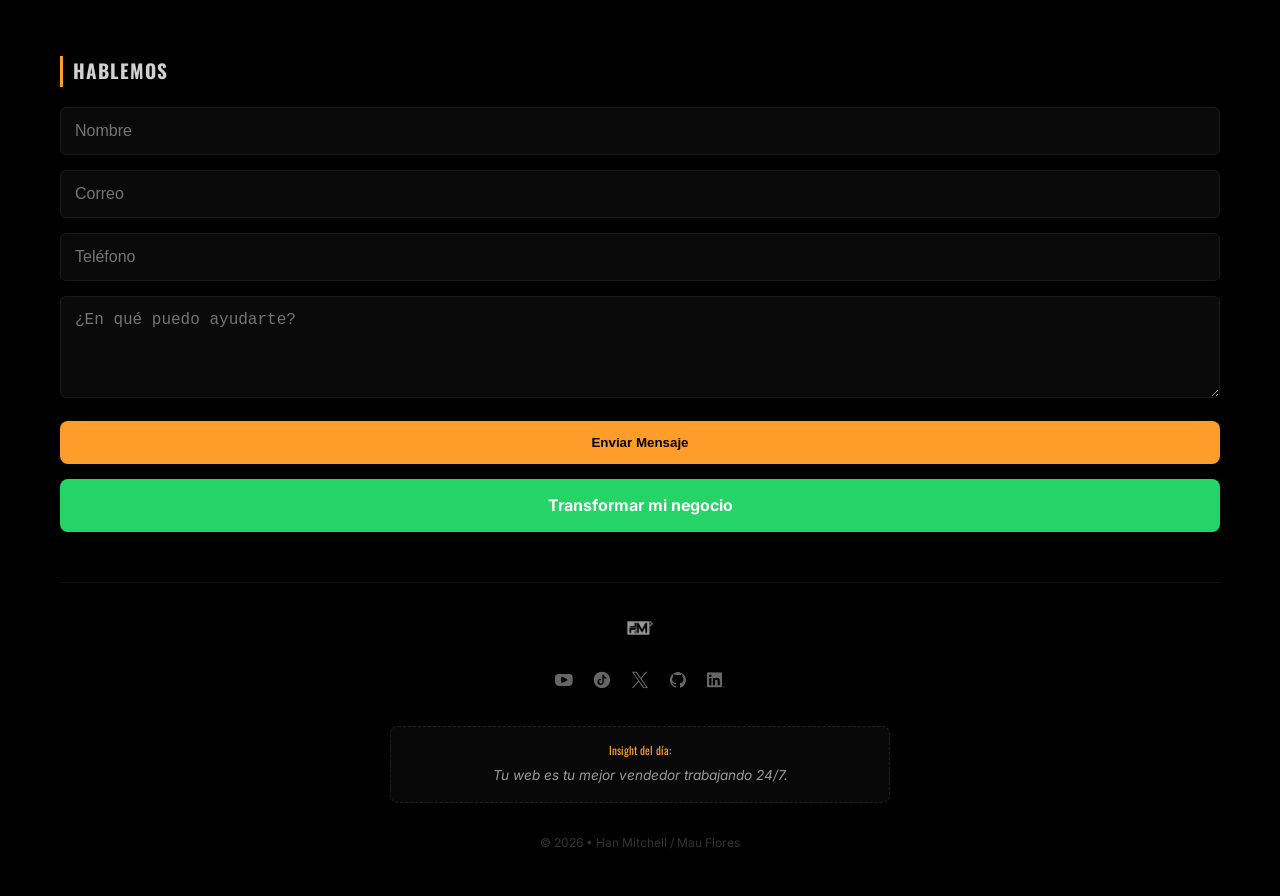
==== commit 34407f2b: "Update index.html" ====
--- a/index.html
+++ b/index.html
@@ -190,7 +190,7 @@
                             <span class="btn-text">Ver Proyecto en Vivo</span>
                         </a>
 
-                        <a href="#" class="project-card" target="_blank">
+                        <a href="https://geolead-engine-qkyer4mtkjtlukg3yek3ng.streamlit.app/" class="project-card" target="_blank">
                             <div class="card-image-placeholder">
                                 <img src="assets/project-geolead.jpg" alt="GeoLead Engine MVP" class="project-img">
                             </div>
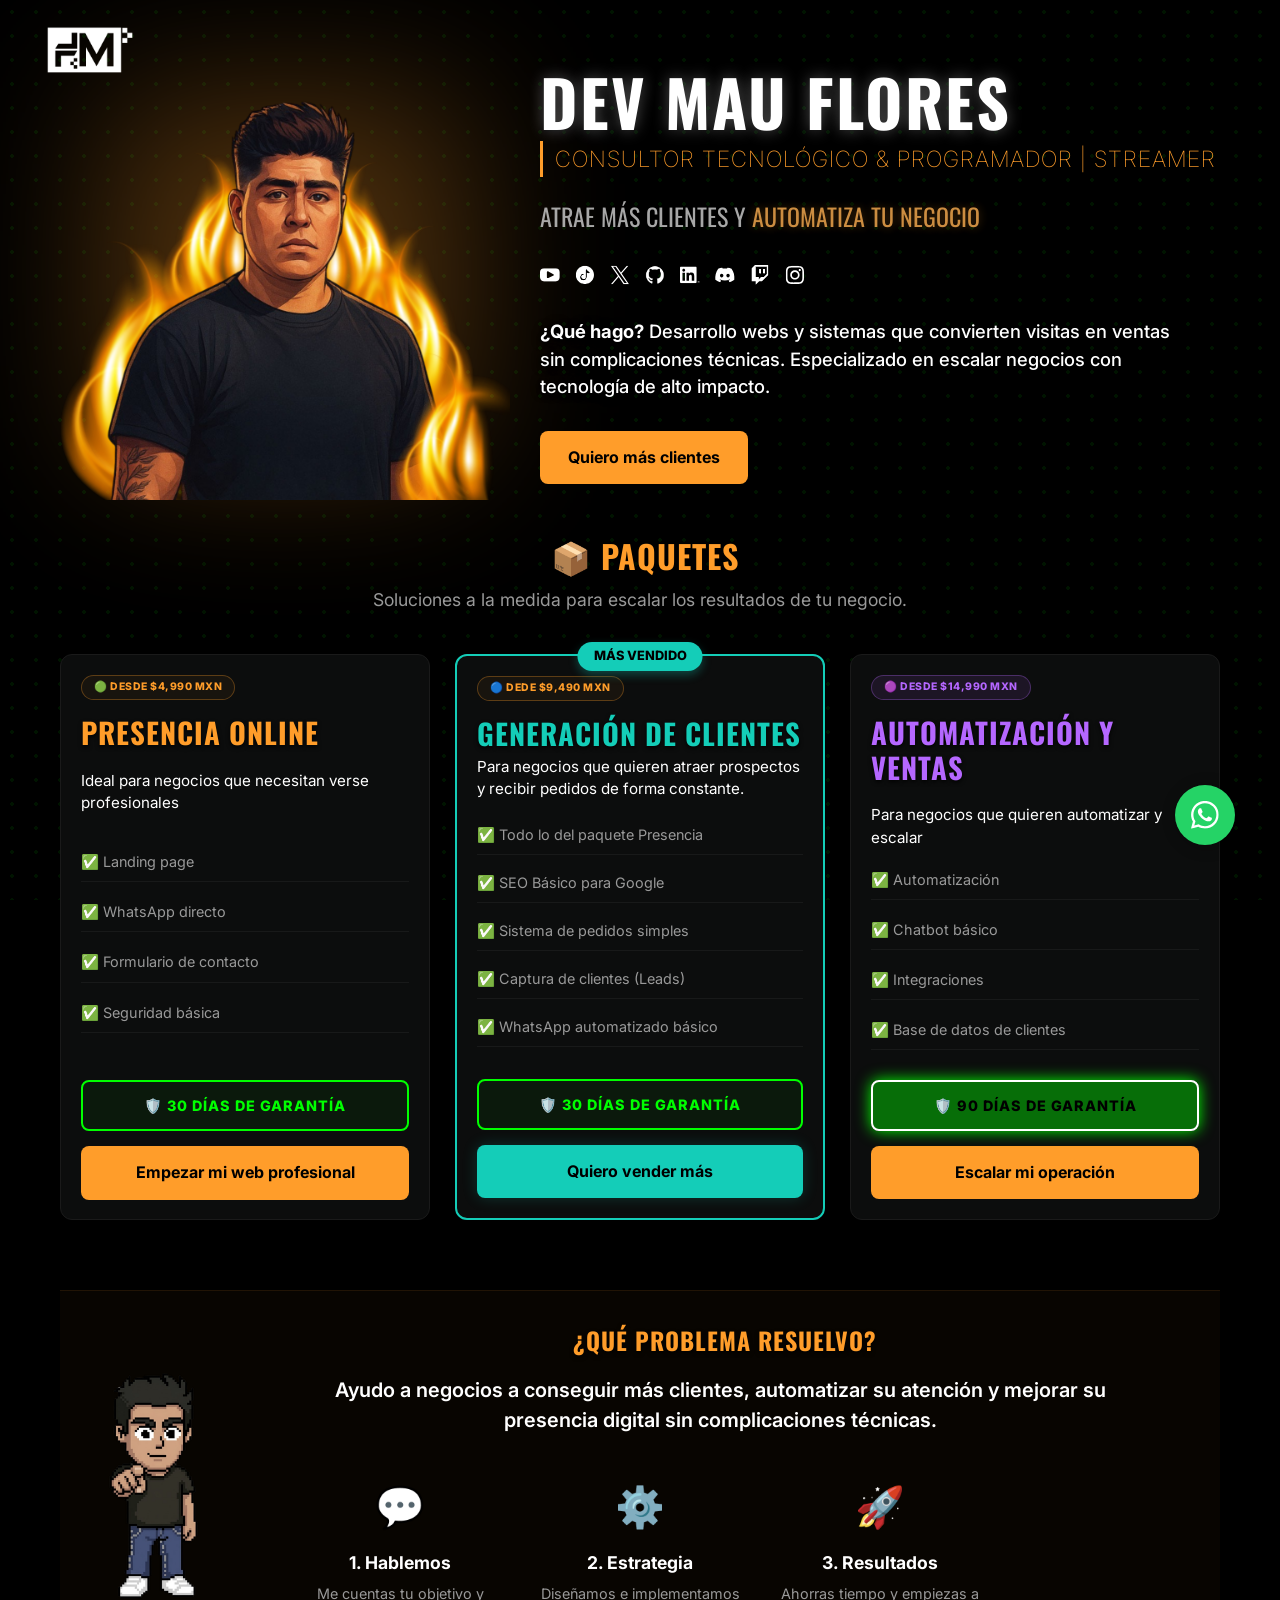
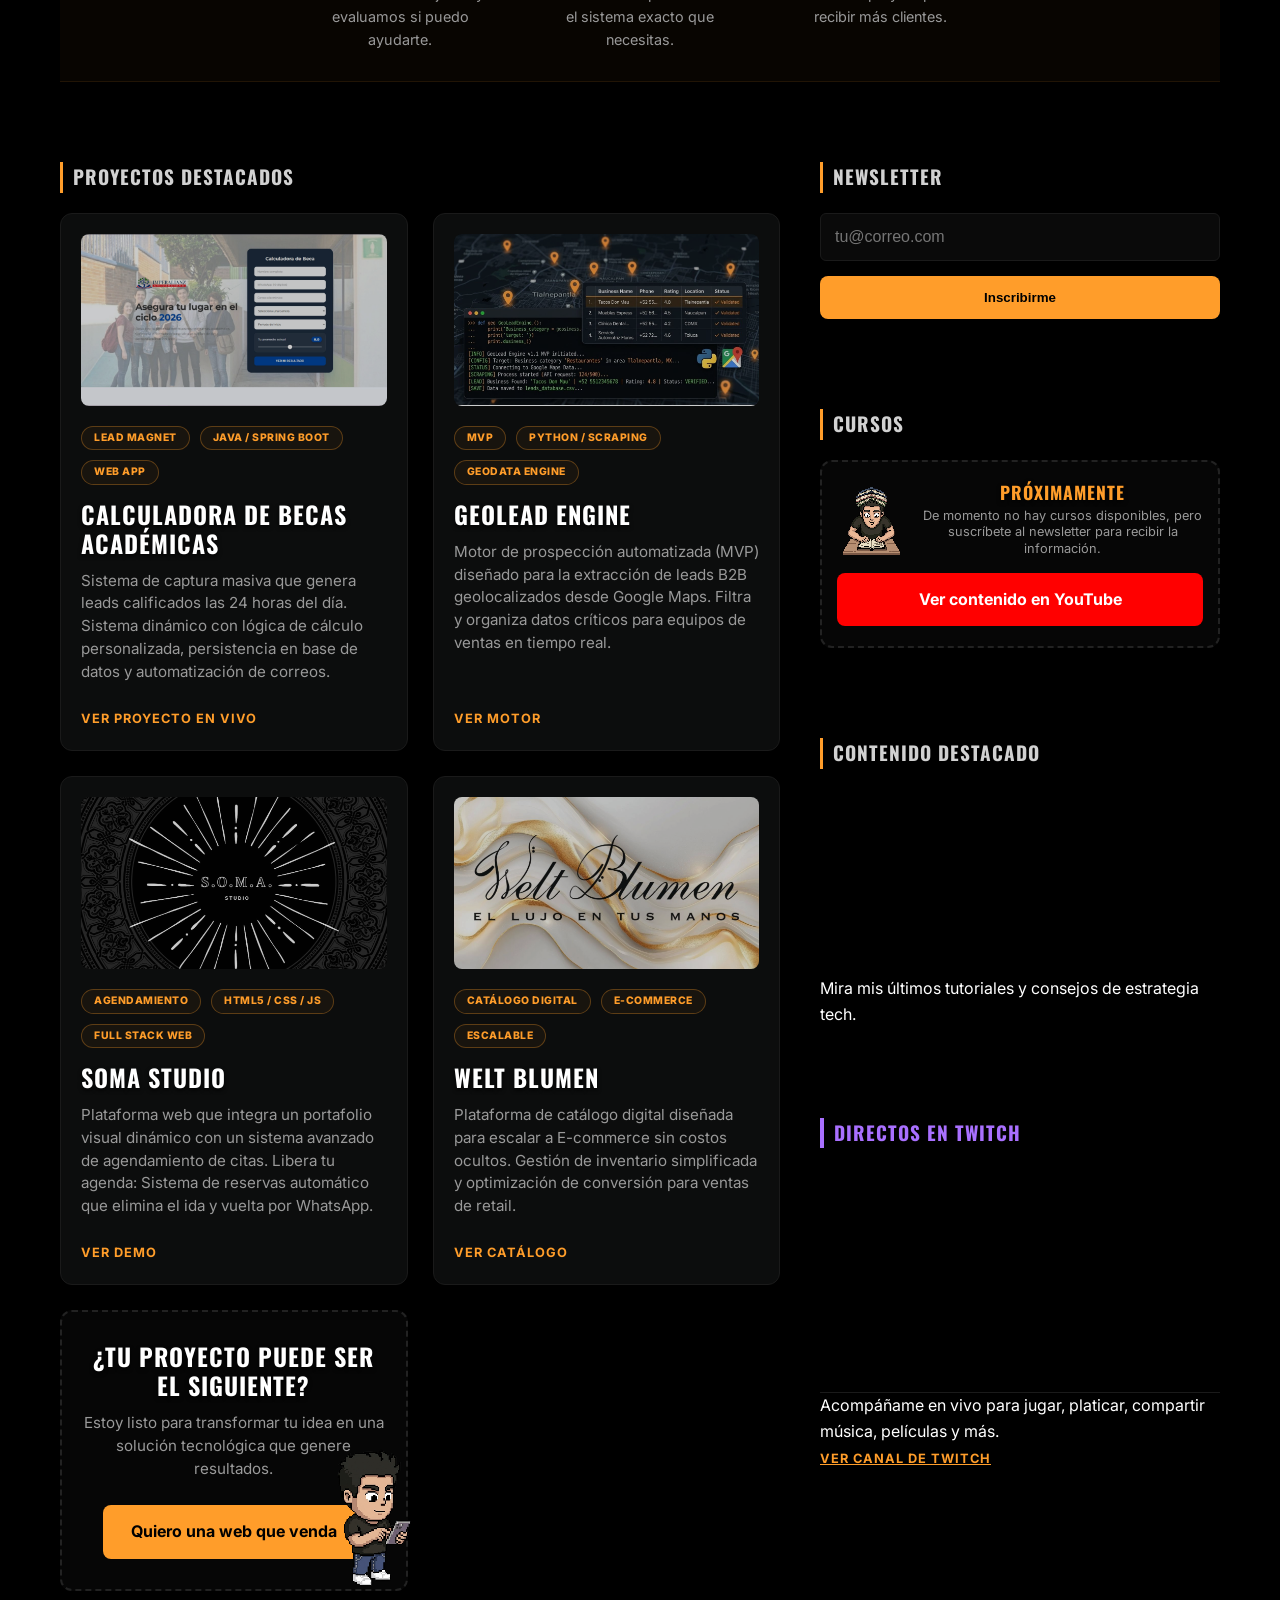
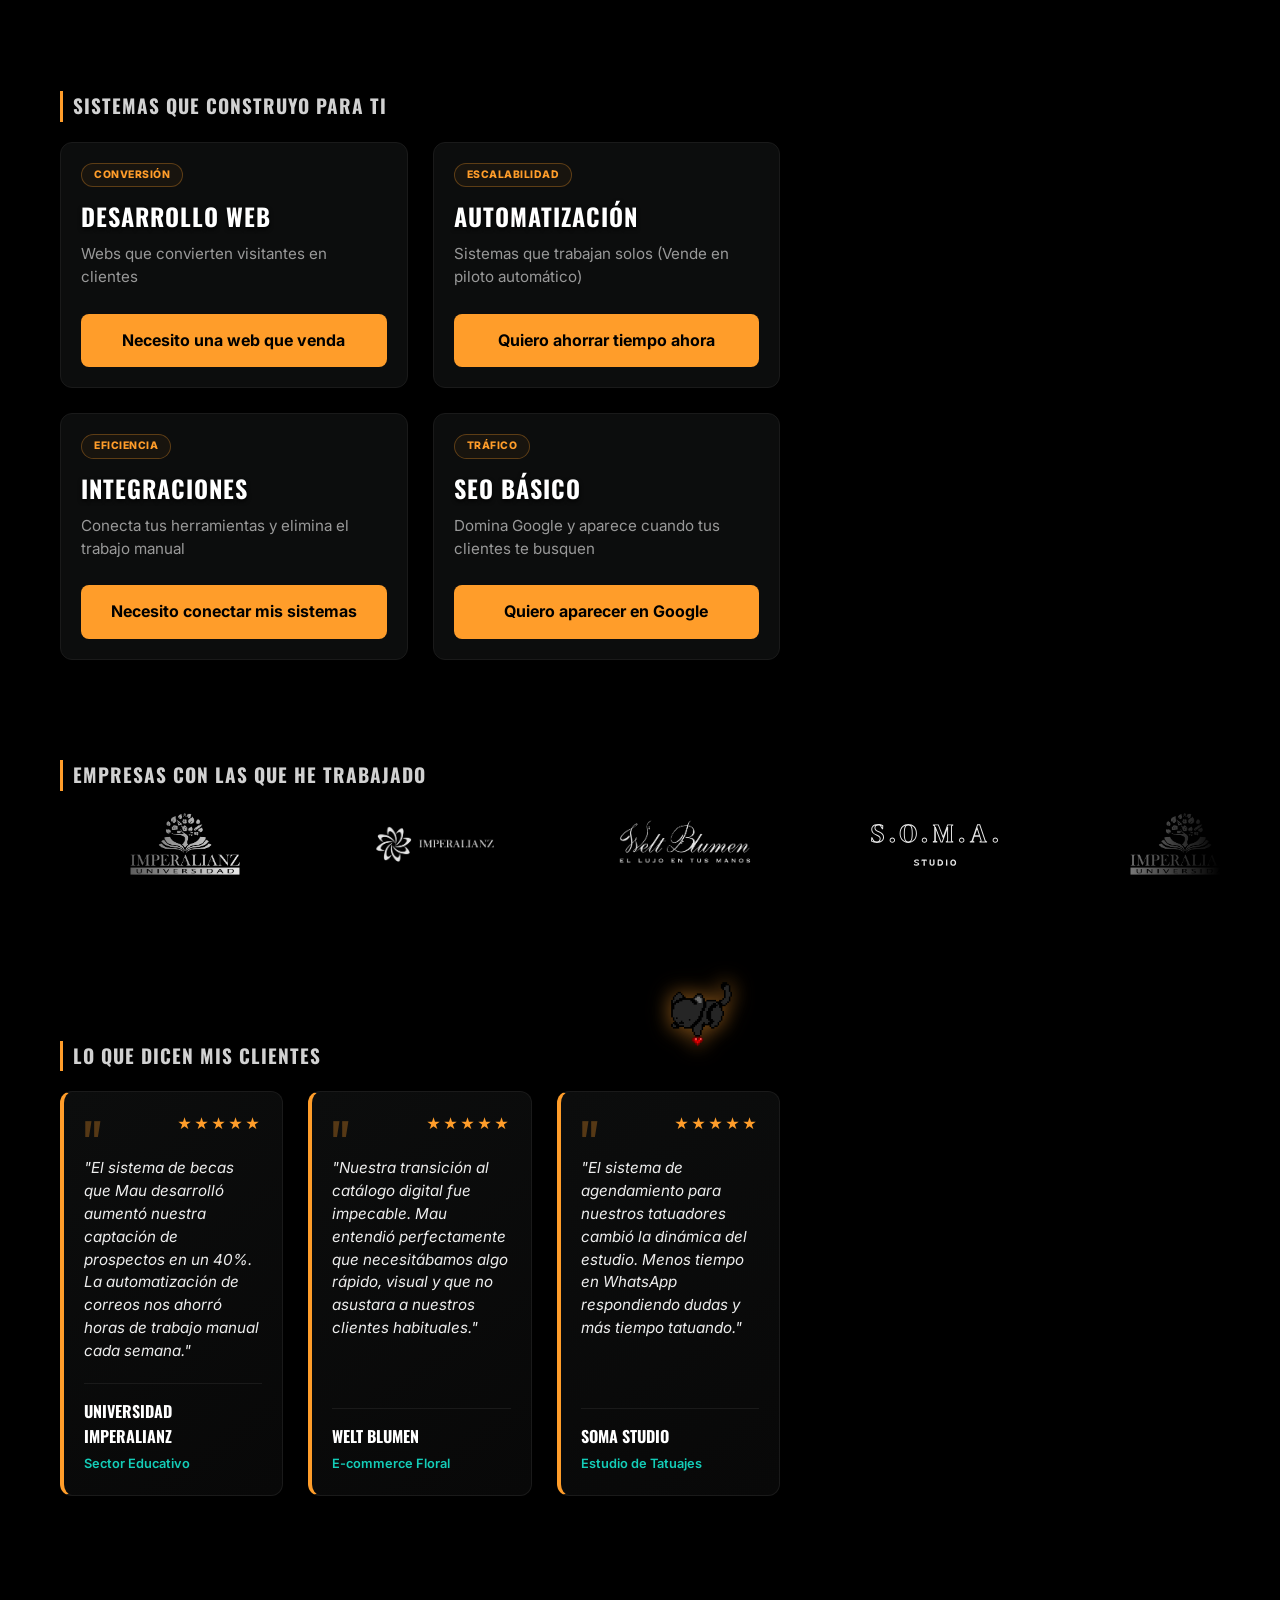
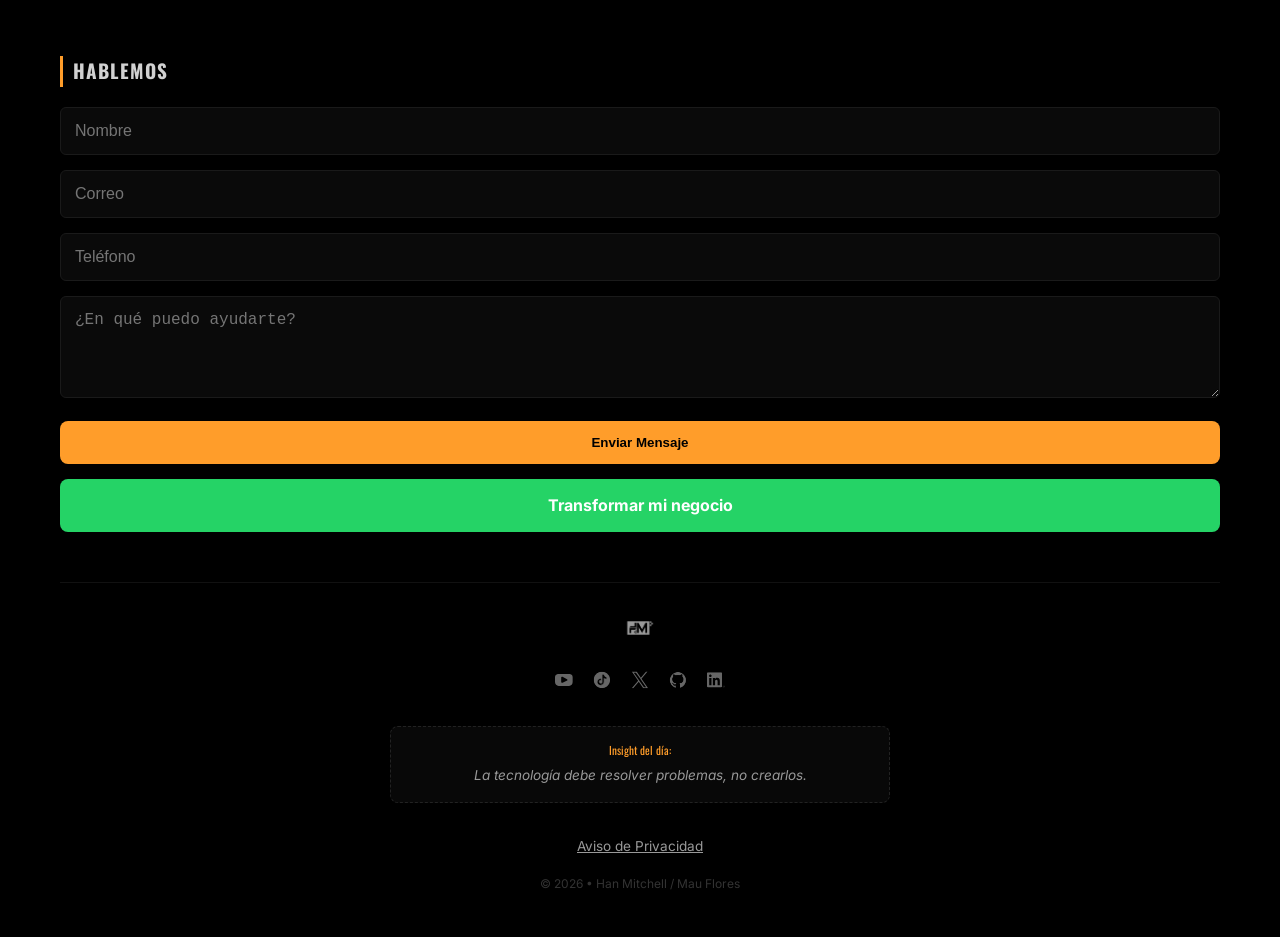
==== commit 88af4b09: "Update index.html" ====
--- a/index.html
+++ b/index.html
@@ -442,6 +442,11 @@
                 <span class="ia-tag">Insight del día:</span>
                 <p id="daily-insight" class="daily-text">Analizando tendencias tecnológicas...</p>
             </div>
+            
+            <div class="footer-legal" style="margin-bottom: 15px;">
+                <a href="privacidad.html" style="color: var(--text-dim); text-decoration: underline; font-size: 0.85rem; transition: color 0.3s ease;">Aviso de Privacidad</a>
+            </div>
+            
             <p class="copyright">&copy; 2026 • Han Mitchell / Mau Flores</p>
         </footer>
     </main>
--- a/style.css
+++ b/style.css
@@ -1564,3 +1564,46 @@
 #best-seller-card {
     cursor: pointer;
 }
+
+/* --- SECCIÓN: ESTILOS LEGALES (Aviso de Privacidad) --- */
+.legal-content {
+    background: rgba(12, 13, 13, 0.4) !important;
+    backdrop-filter: blur(12px) !important;
+    -webkit-backdrop-filter: blur(12px) !important;
+    border: 1px solid rgba(255, 255, 255, 0.1) !important;
+    border-radius: 16px !important;
+    margin: 40px auto 80px !important;
+    padding: 80px 10% !important;
+    max-width: 1200px !important;
+    width: 90% !important;
+    box-sizing: border-box !important;
+    display: block !important;
+}
+
+.legal-content h1 {
+    color: var(--brand-orange);
+    font-size: 2.8rem;
+    margin-bottom: 40px;
+    text-align: center;
+}
+
+.legal-content h2 {
+    color: var(--brand-cyan);
+    font-size: 1.4rem;
+    margin-top: 40px;
+    margin-bottom: 15px;
+}
+
+.legal-content p, 
+.legal-content ul {
+    color: #d1d1d1;
+    font-size: 1.05rem;
+    line-height: 1.8;
+    margin-bottom: 20px;
+}
+
+@media (max-width: 768px) {
+    .legal-content {
+        padding: 40px 25px !important;
+    }
+}
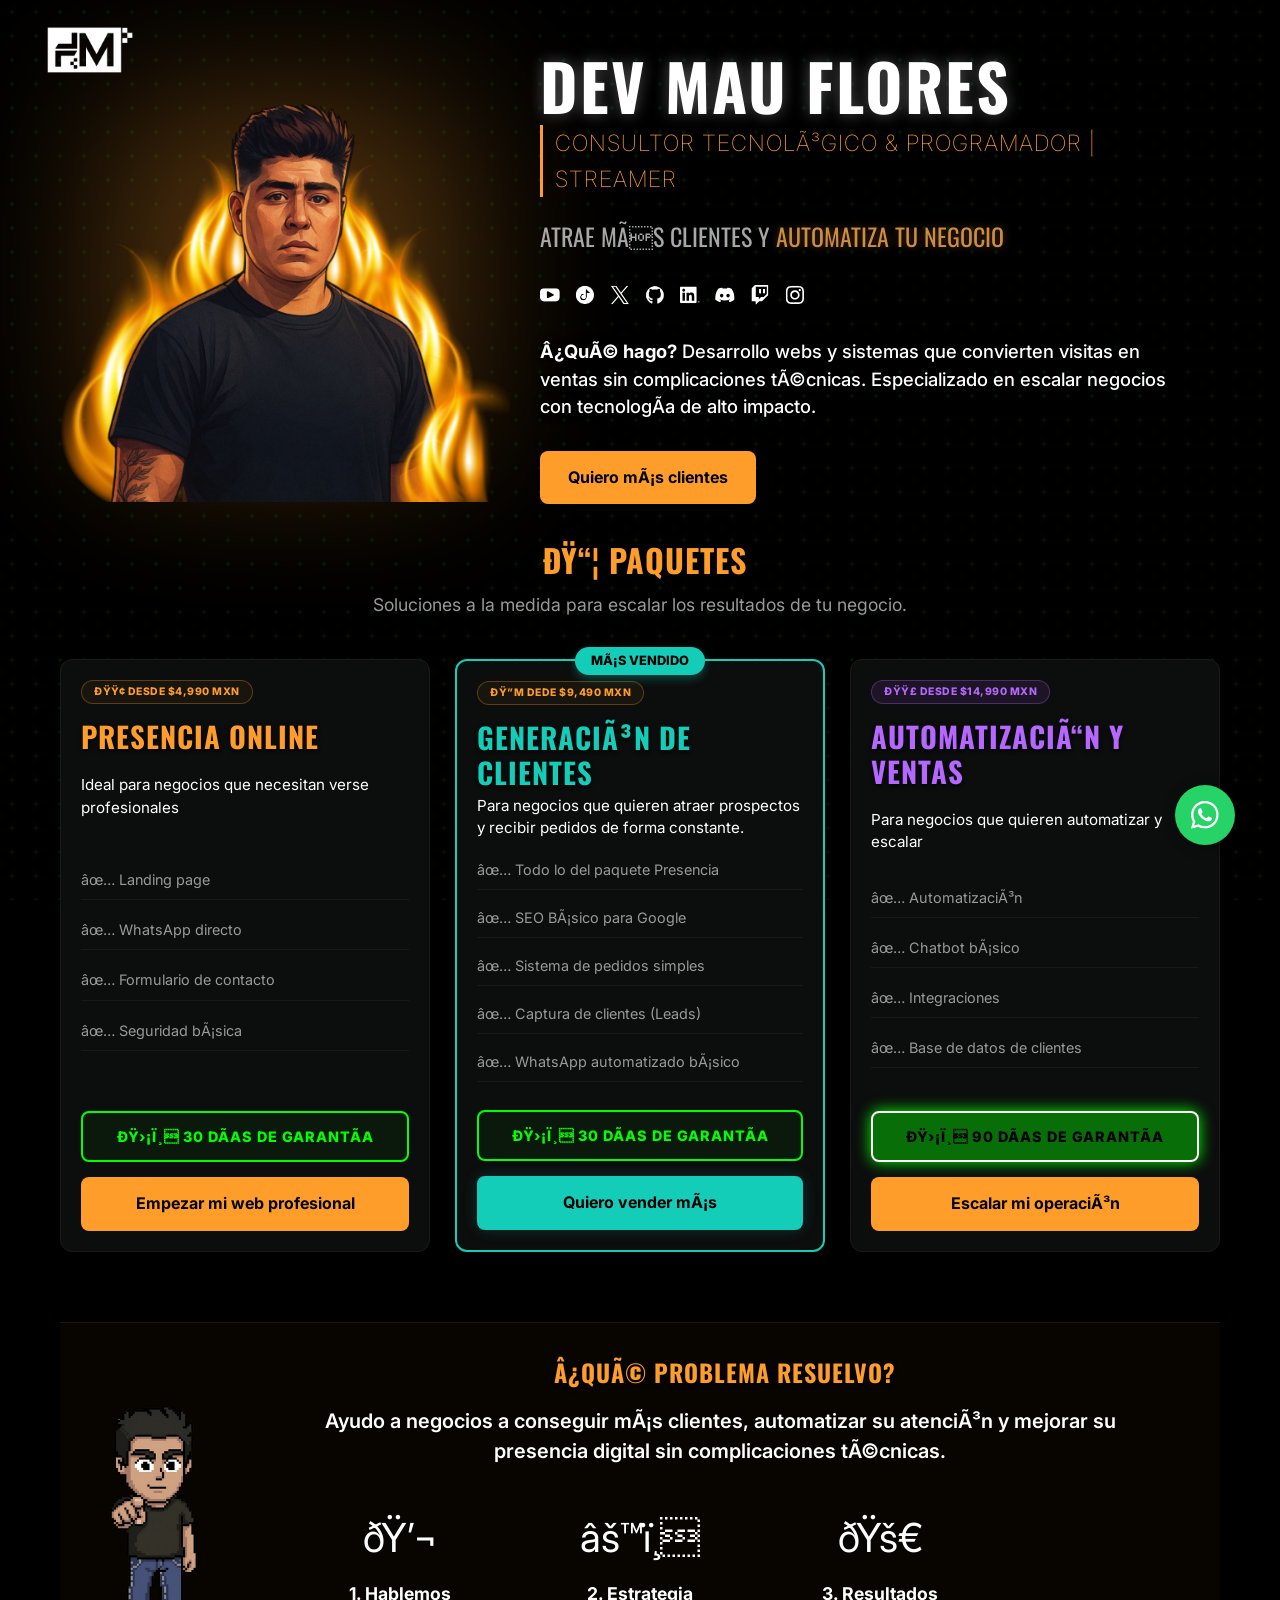
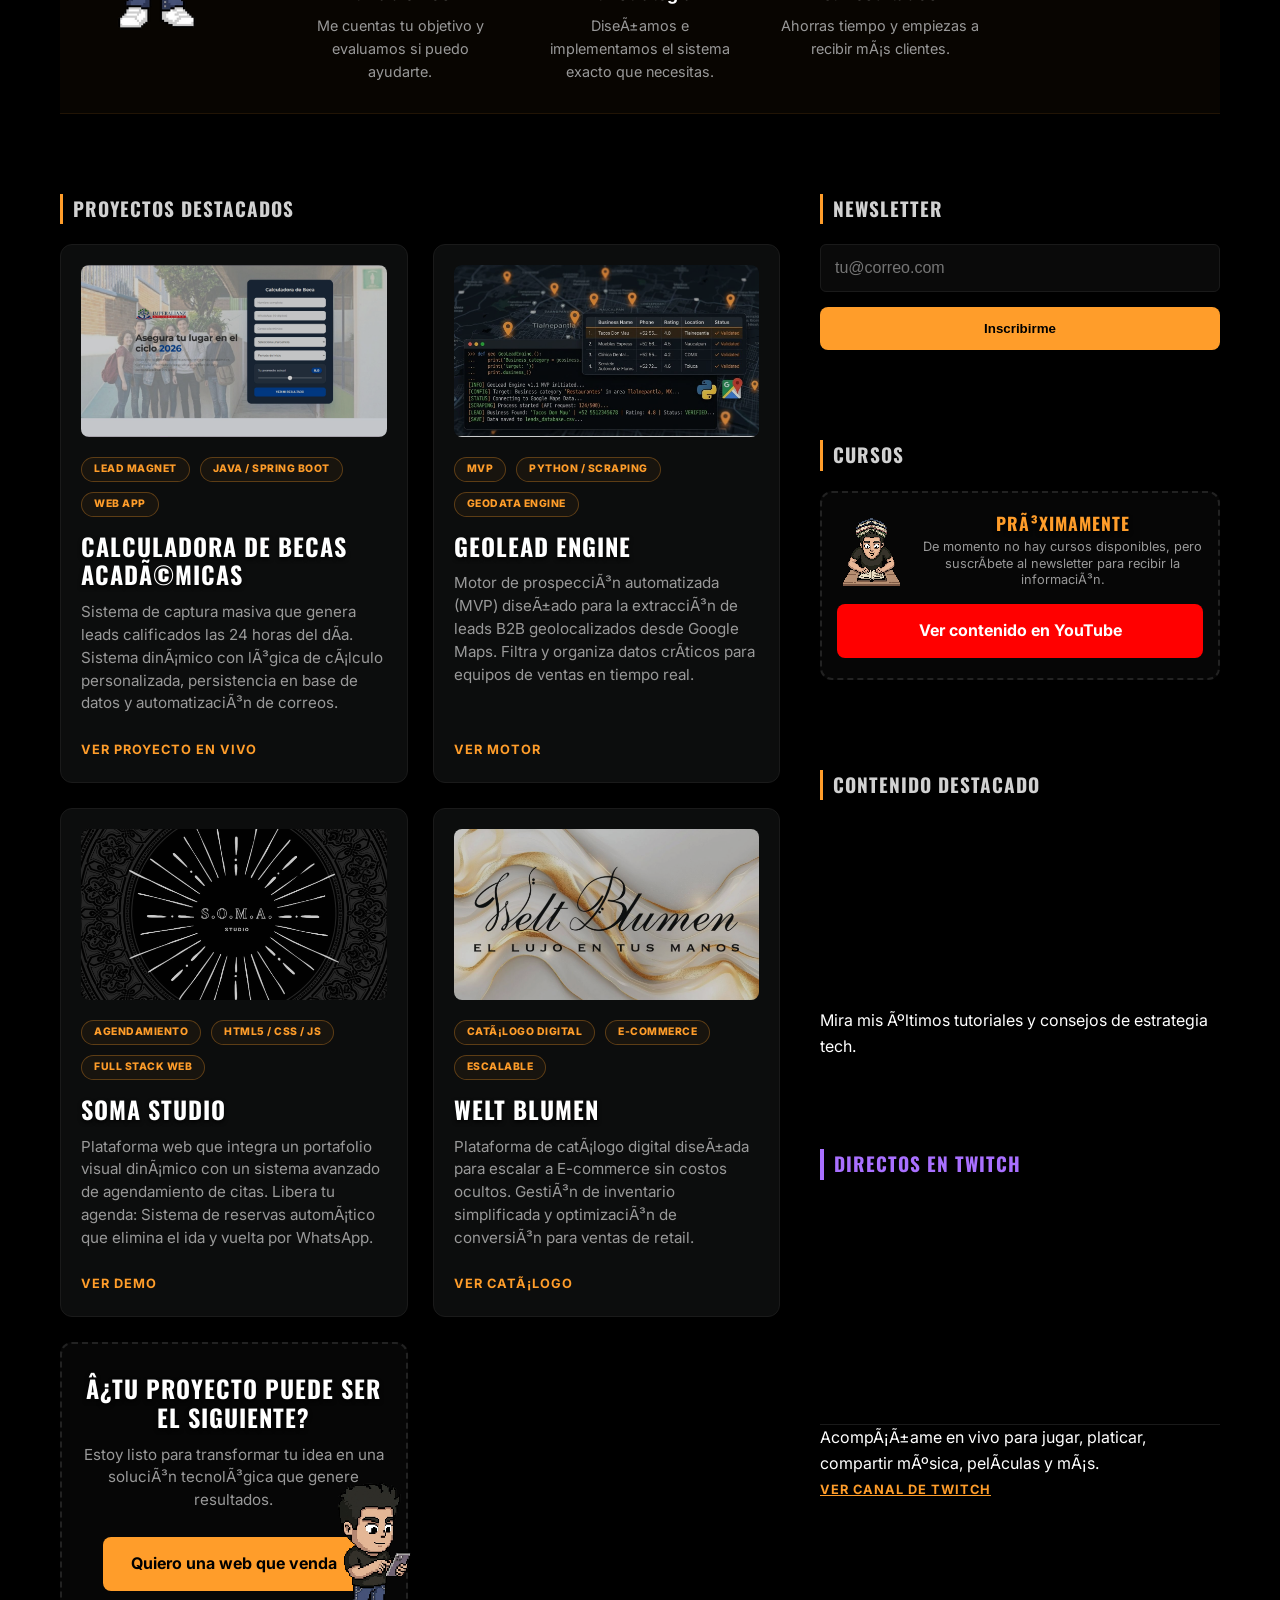
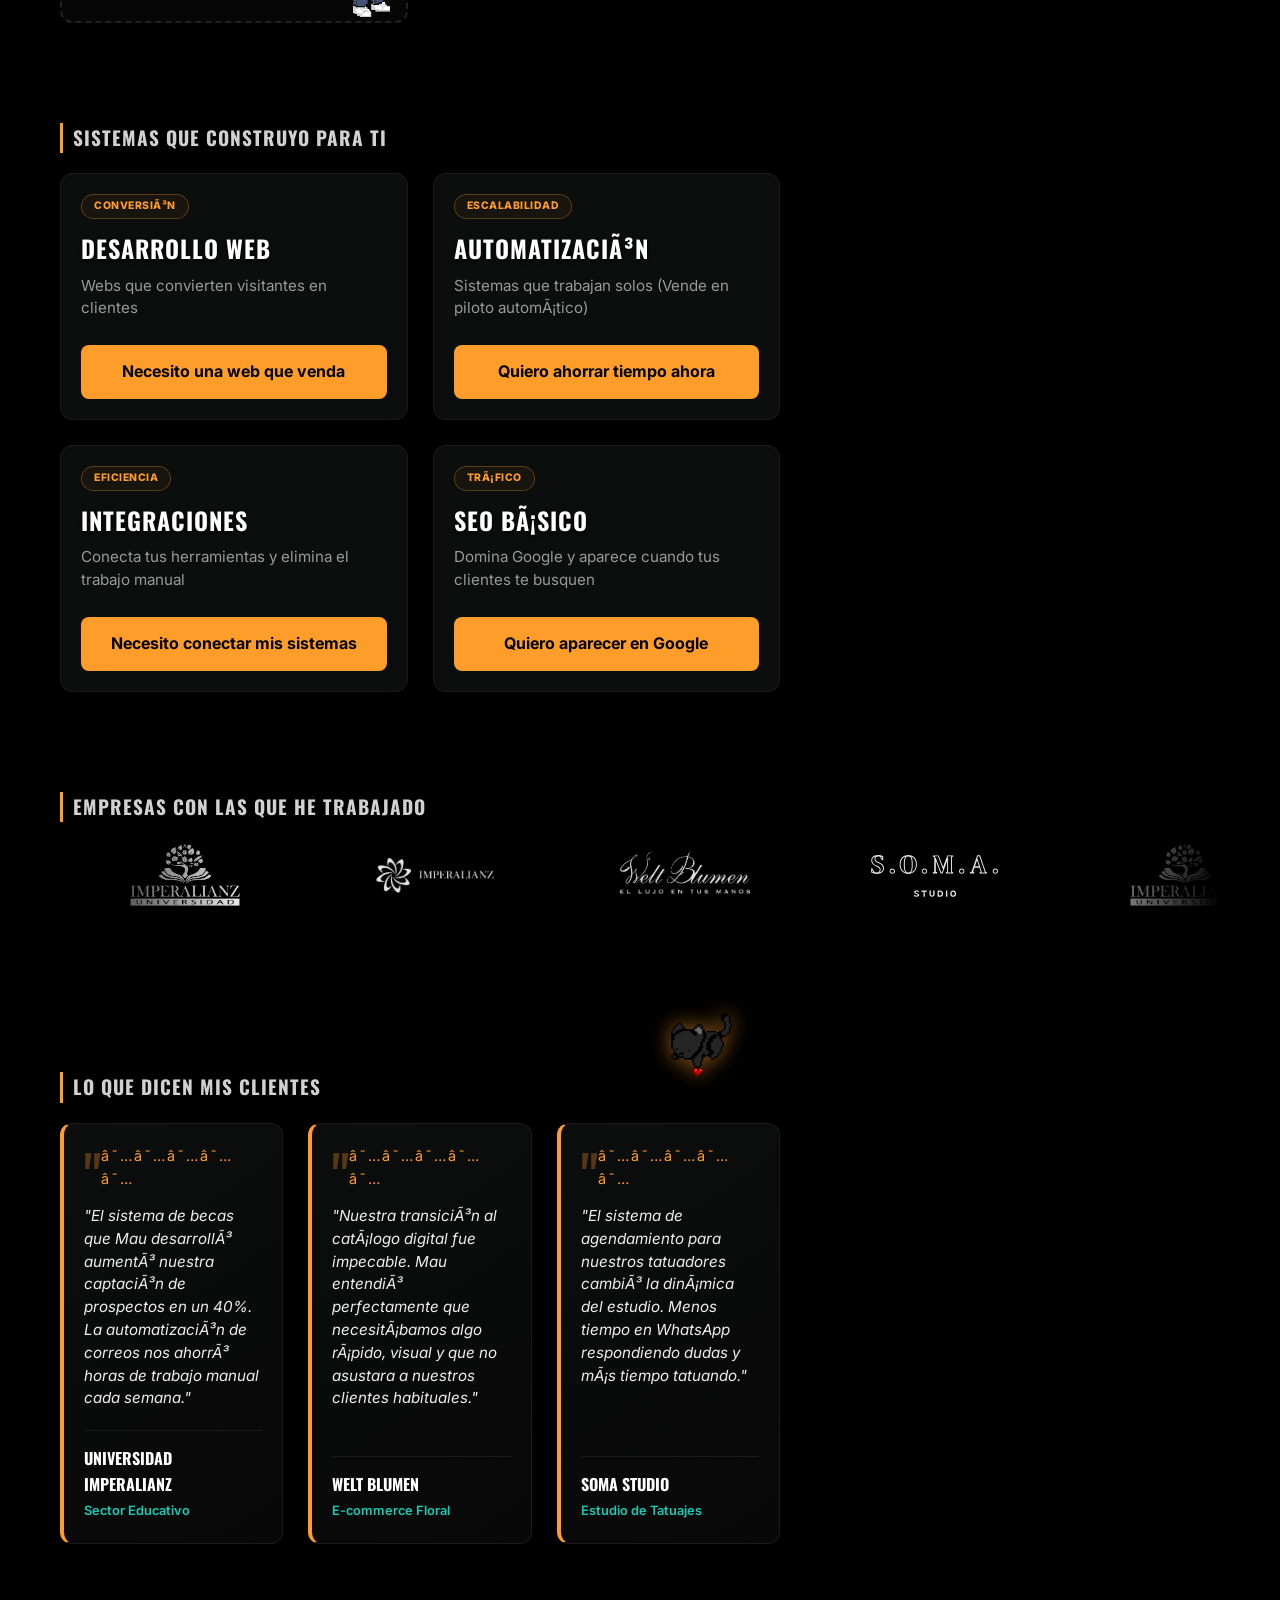
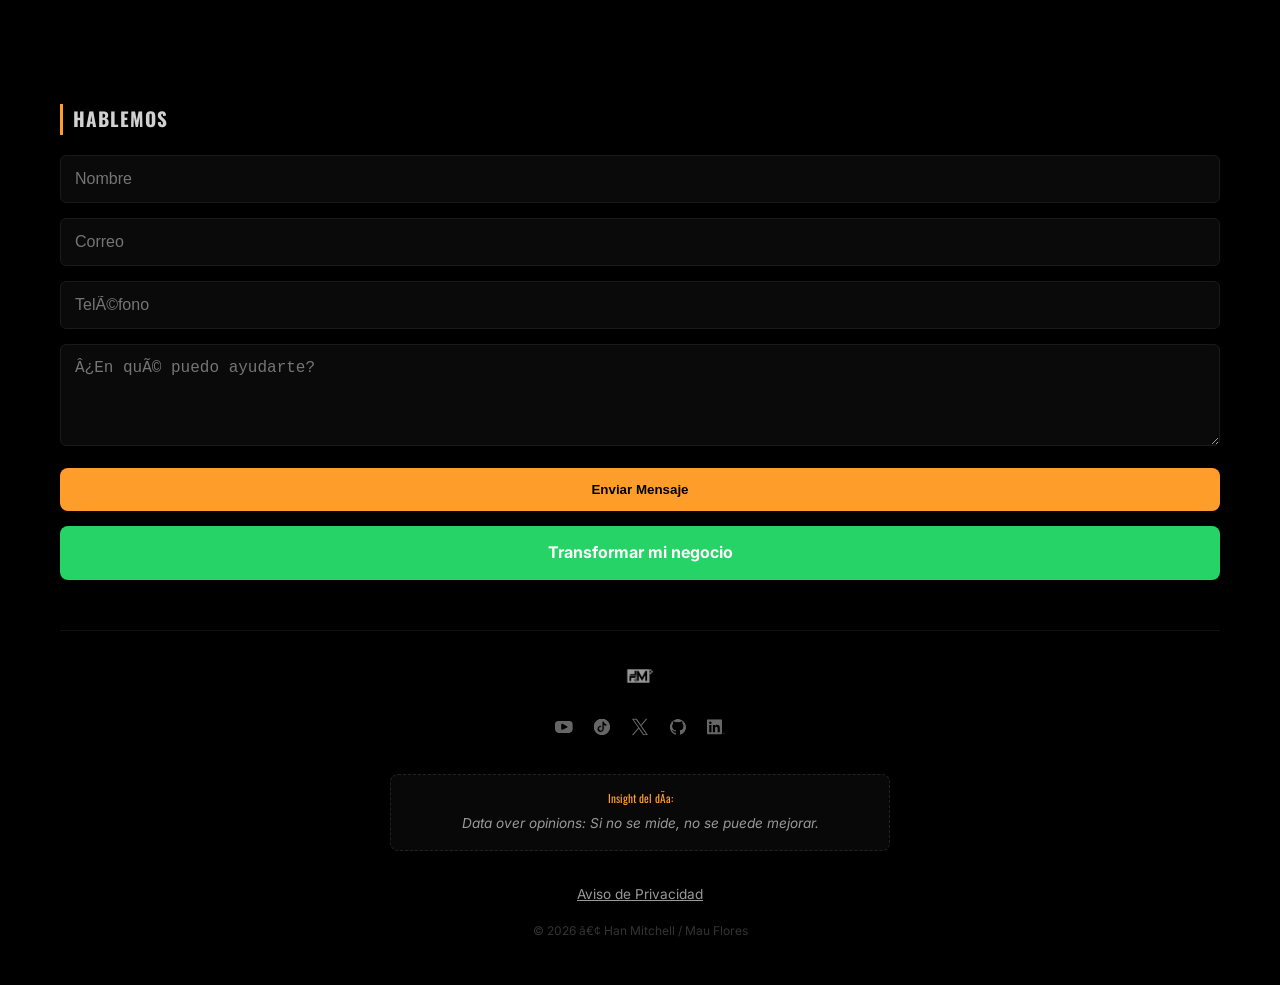
==== commit 5c089cb9: "Update print statement from 'Hello' to 'Goodbye'" ====
--- a/index.html
+++ b/index.html
@@ -1,6 +1,23 @@
 <!DOCTYPE html>
 <html lang="es">
 <head>
+    <!-- Meta Pixel Code -->
+<script>
+!function(f,b,e,v,n,t,s)
+{if(f.fbq)return;n=f.fbq=function(){n.callMethod?
+n.callMethod.apply(n,arguments):n.queue.push(arguments)};
+if(!f._fbq)f._fbq=n;n.push=n;n.loaded=!0;n.version='2.0';
+n.queue=[];t=b.createElement(e);t.async=!0;
+t.src=v;s=b.getElementsByTagName(e)[0];
+s.parentNode.insertBefore(t,s)}(window, document,'script',
+'https://connect.facebook.net/en_US/fbevents.js');
+fbq('init', '1597800971283702');
+fbq('track', 'PageView');
+</script>
+<noscript><img height="1" width="1" style="display:none"
+src="https://www.facebook.com/tr?id=1597800971283702&ev=PageView&noscript=1"
+/></noscript>
+<!-- End Meta Pixel Code -->
     <script>
       !function(f,b,e,v,n,t,s)
       {if(f.fbq)return;n=f.fbq=function(){n.callMethod?
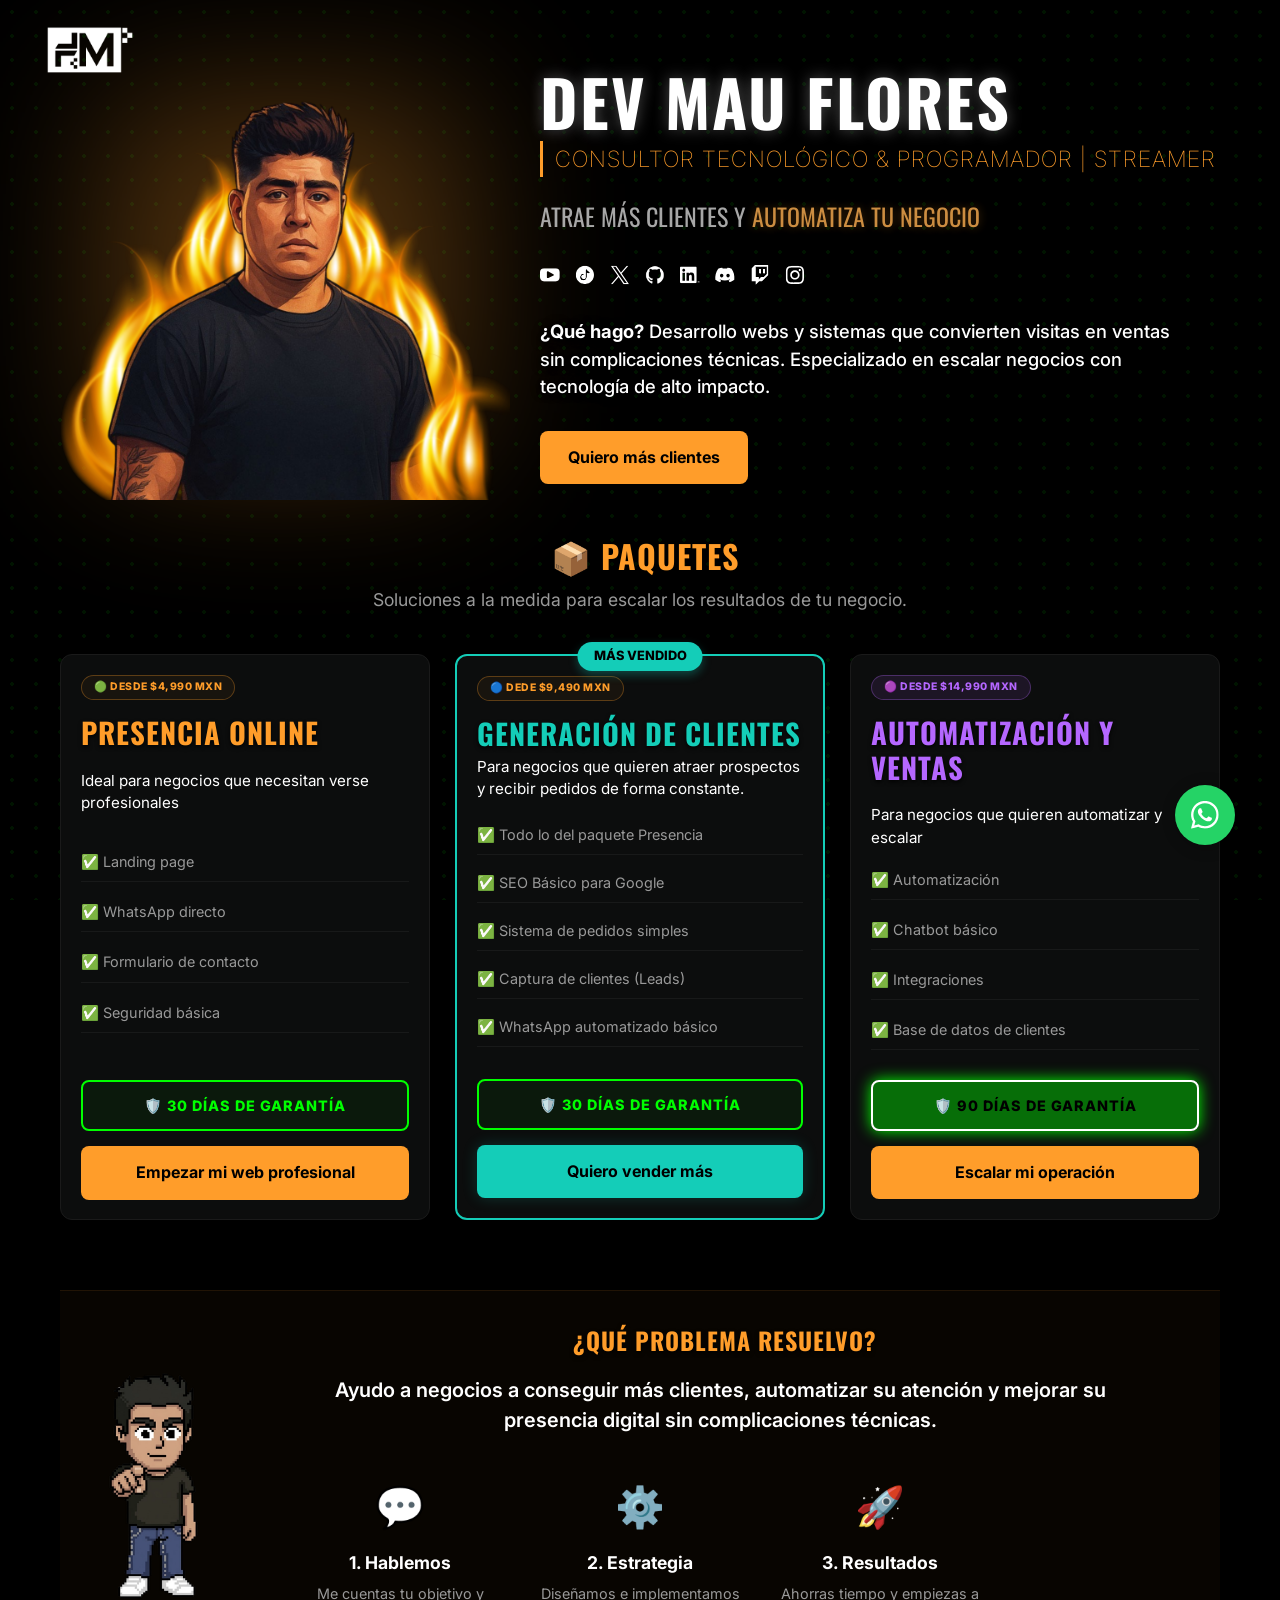
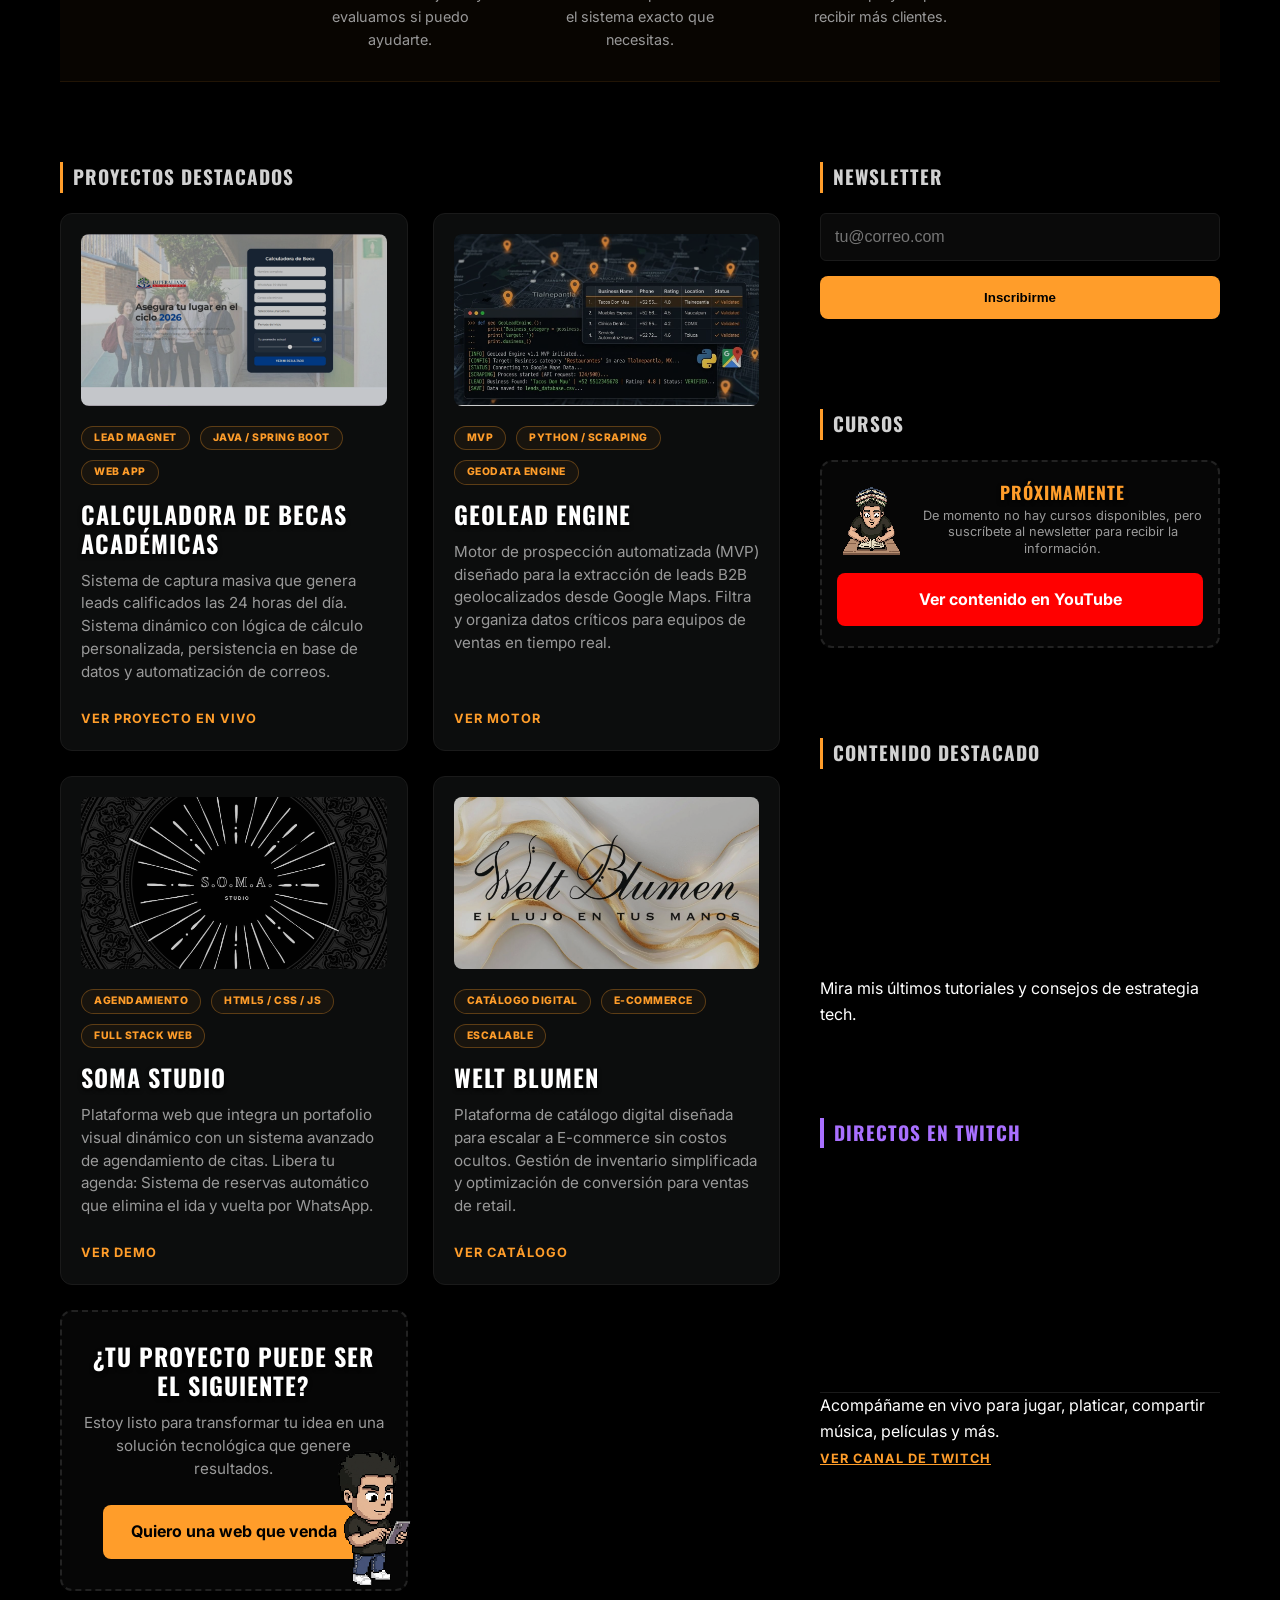
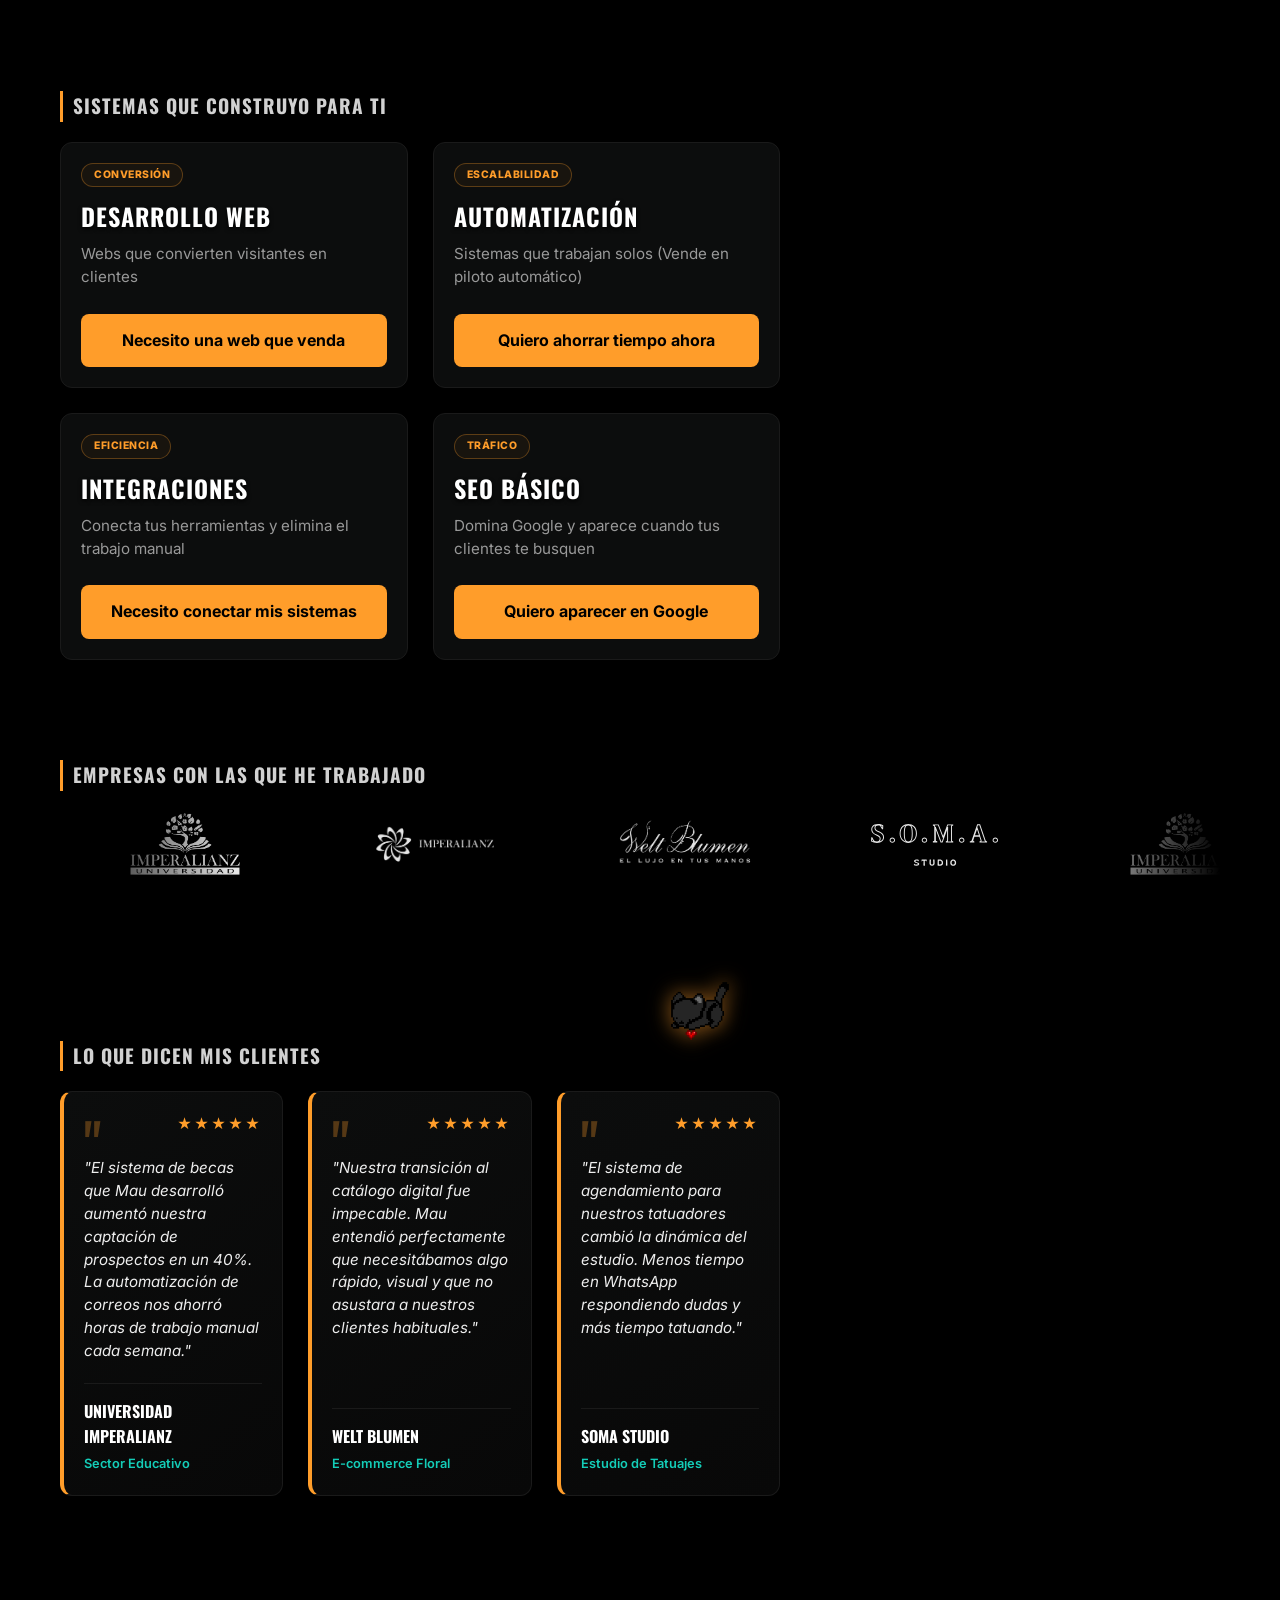
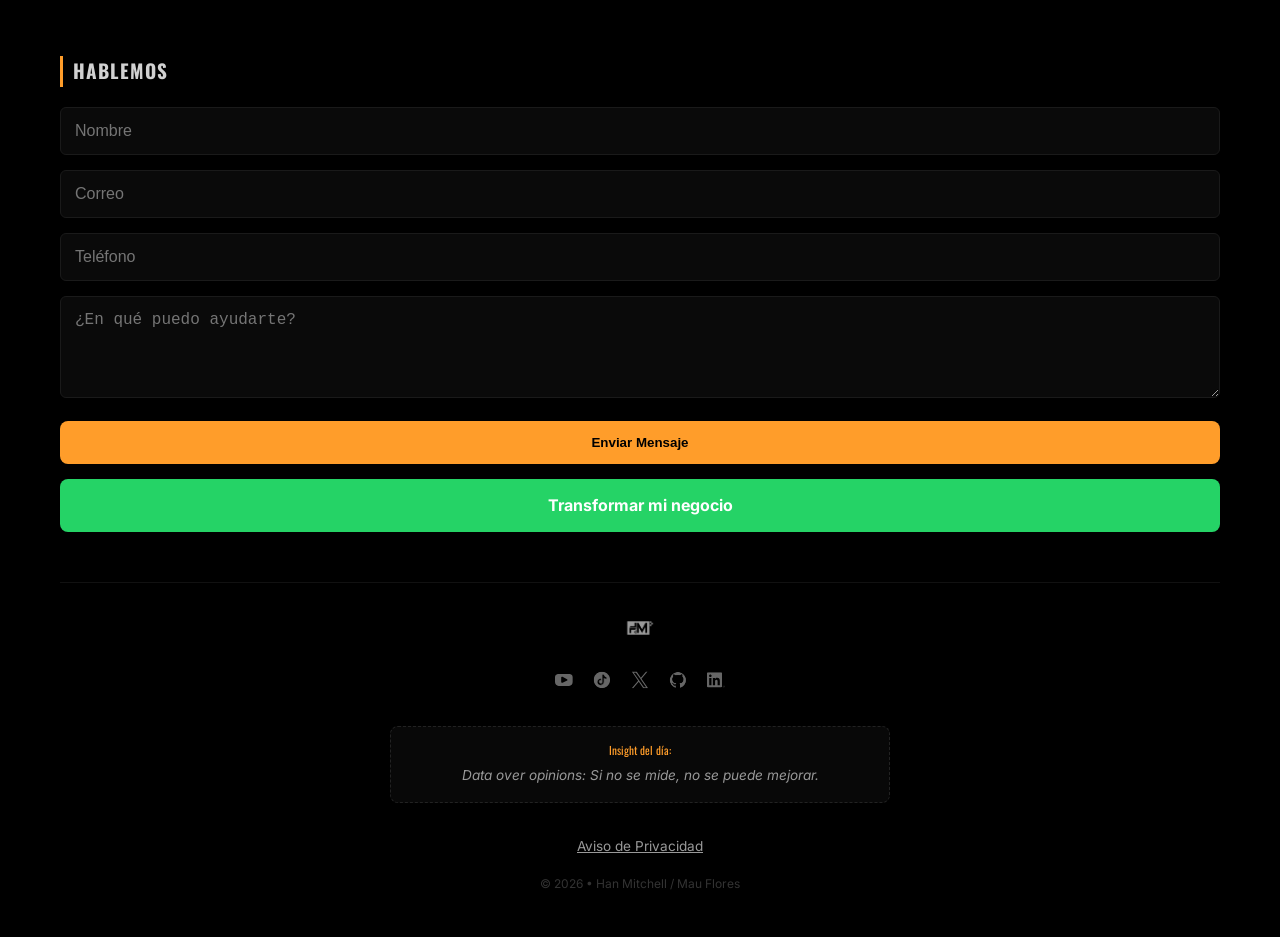
==== commit 768316c7: "Update index.html" ====
--- a/index.html
+++ b/index.html
@@ -1,23 +1,6 @@
 <!DOCTYPE html>
 <html lang="es">
 <head>
-    <!-- Meta Pixel Code -->
-<script>
-!function(f,b,e,v,n,t,s)
-{if(f.fbq)return;n=f.fbq=function(){n.callMethod?
-n.callMethod.apply(n,arguments):n.queue.push(arguments)};
-if(!f._fbq)f._fbq=n;n.push=n;n.loaded=!0;n.version='2.0';
-n.queue=[];t=b.createElement(e);t.async=!0;
-t.src=v;s=b.getElementsByTagName(e)[0];
-s.parentNode.insertBefore(t,s)}(window, document,'script',
-'https://connect.facebook.net/en_US/fbevents.js');
-fbq('init', '1597800971283702');
-fbq('track', 'PageView');
-</script>
-<noscript><img height="1" width="1" style="display:none"
-src="https://www.facebook.com/tr?id=1597800971283702&ev=PageView&noscript=1"
-/></noscript>
-<!-- End Meta Pixel Code -->
     <script>
       !function(f,b,e,v,n,t,s)
       {if(f.fbq)return;n=f.fbq=function(){n.callMethod?
@@ -37,6 +20,24 @@
     <link rel="icon" type="image/png" href="assets/logo-favicon.png">
     <link href="https://fonts.googleapis.com/css2?family=Inter:wght@300;400;600;700&family=Oswald:wght@700&display=swap" rel="stylesheet">
     <link rel="stylesheet" href="style.css">
+    <!-- Meta Pixel Code -->
+<script>
+!function(f,b,e,v,n,t,s)
+{if(f.fbq)return;n=f.fbq=function(){n.callMethod?
+n.callMethod.apply(n,arguments):n.queue.push(arguments)};
+if(!f._fbq)f._fbq=n;n.push=n;n.loaded=!0;n.version='2.0';
+n.queue=[];t=b.createElement(e);t.async=!0;
+t.src=v;s=b.getElementsByTagName(e)[0];
+s.parentNode.insertBefore(t,s)}(window, document,'script',
+'https://connect.facebook.net/en_US/fbevents.js');
+fbq('init', '1597800971283702');
+fbq('track', 'PageView');
+</script>
+<noscript><img height="1" width="1" style="display:none"
+src="https://www.facebook.com/tr?id=1597800971283702&ev=PageView&noscript=1"
+/></noscript>
+<!-- End Meta Pixel Code -->
+    
 </head>
 <body>
     <noscript>
